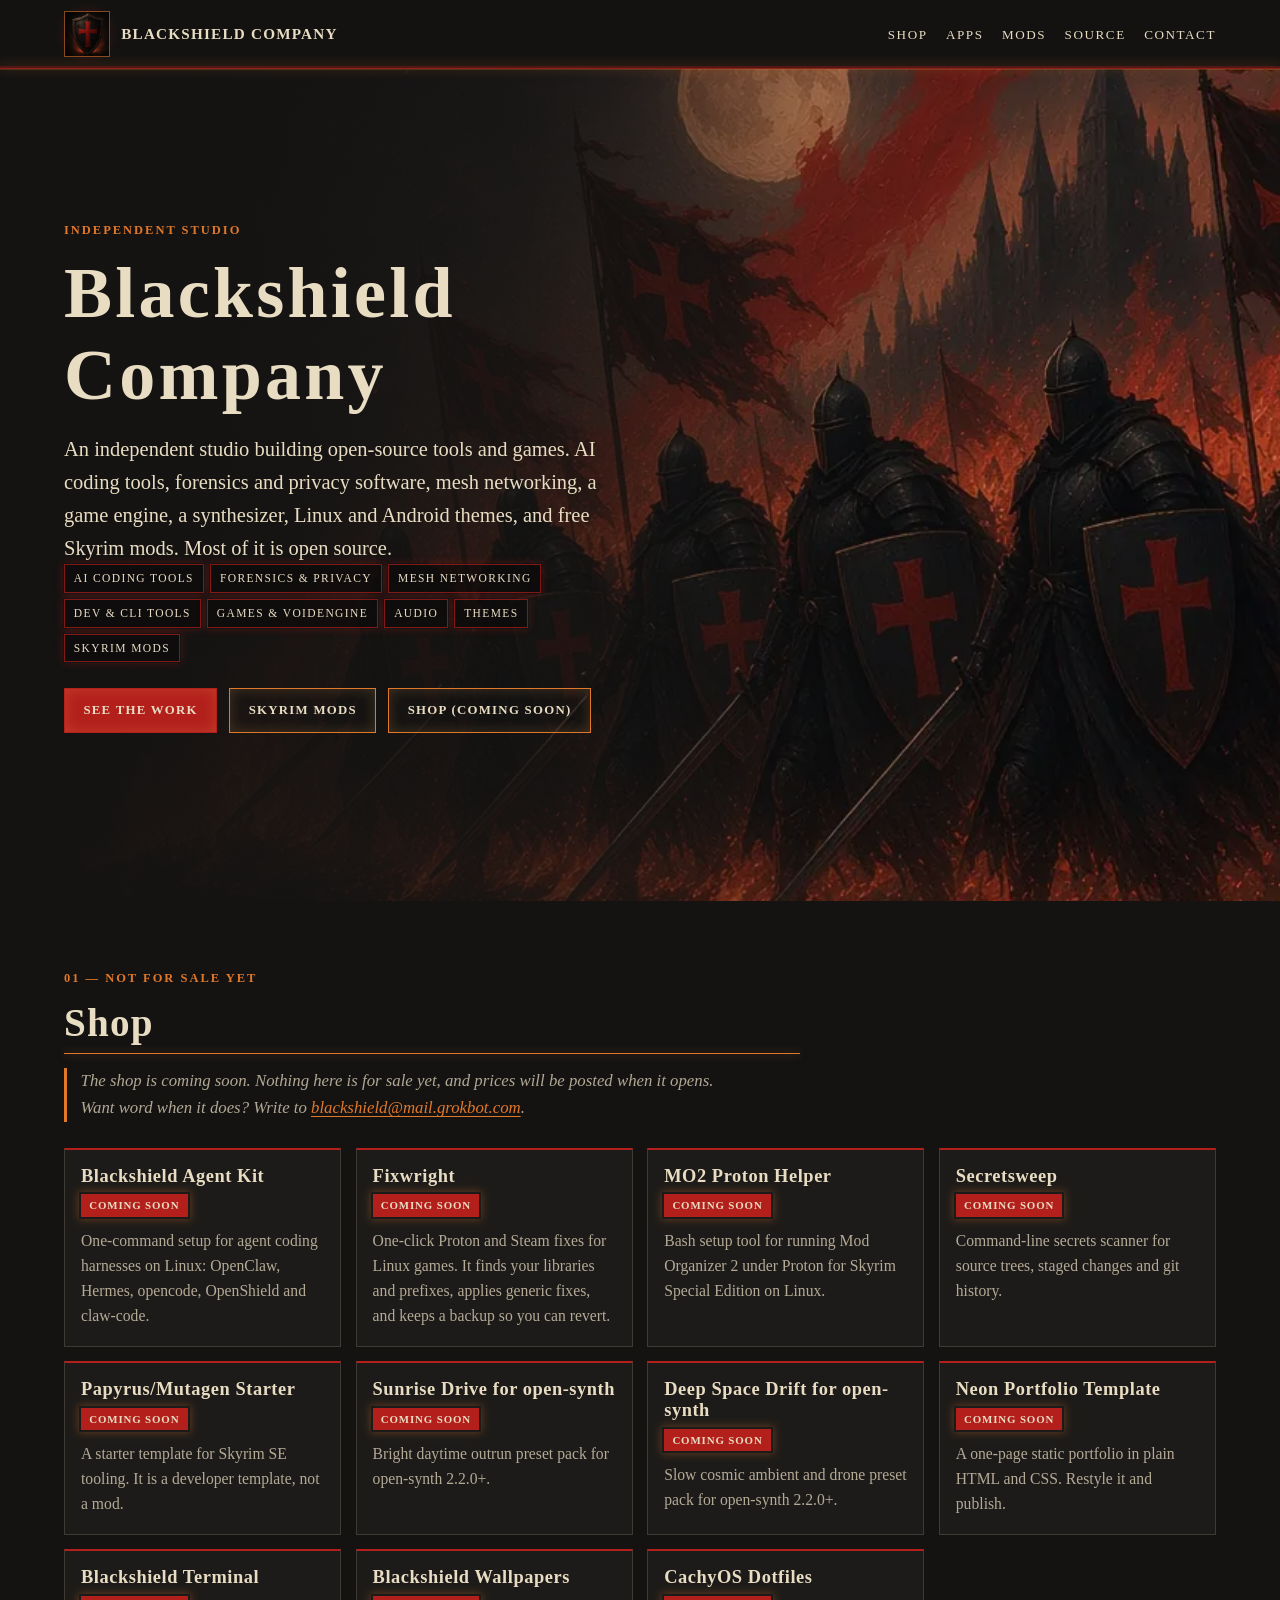
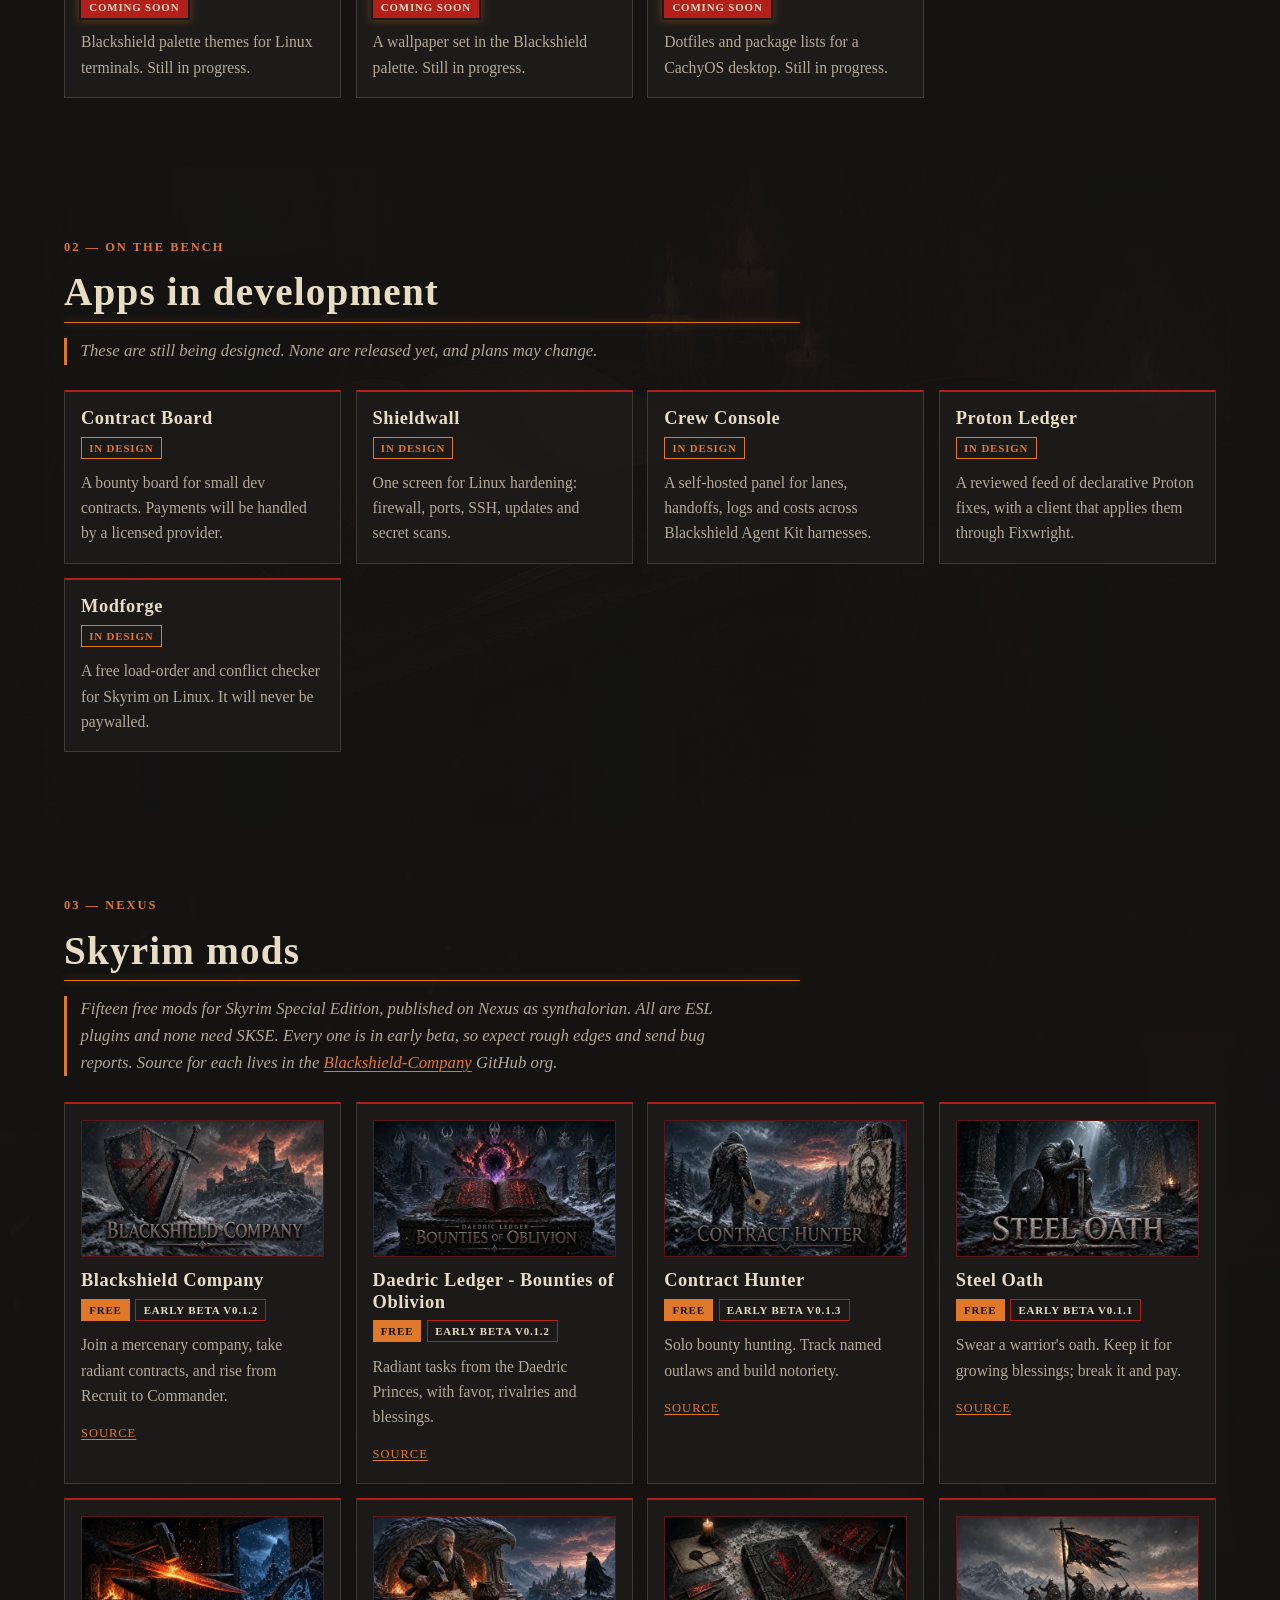
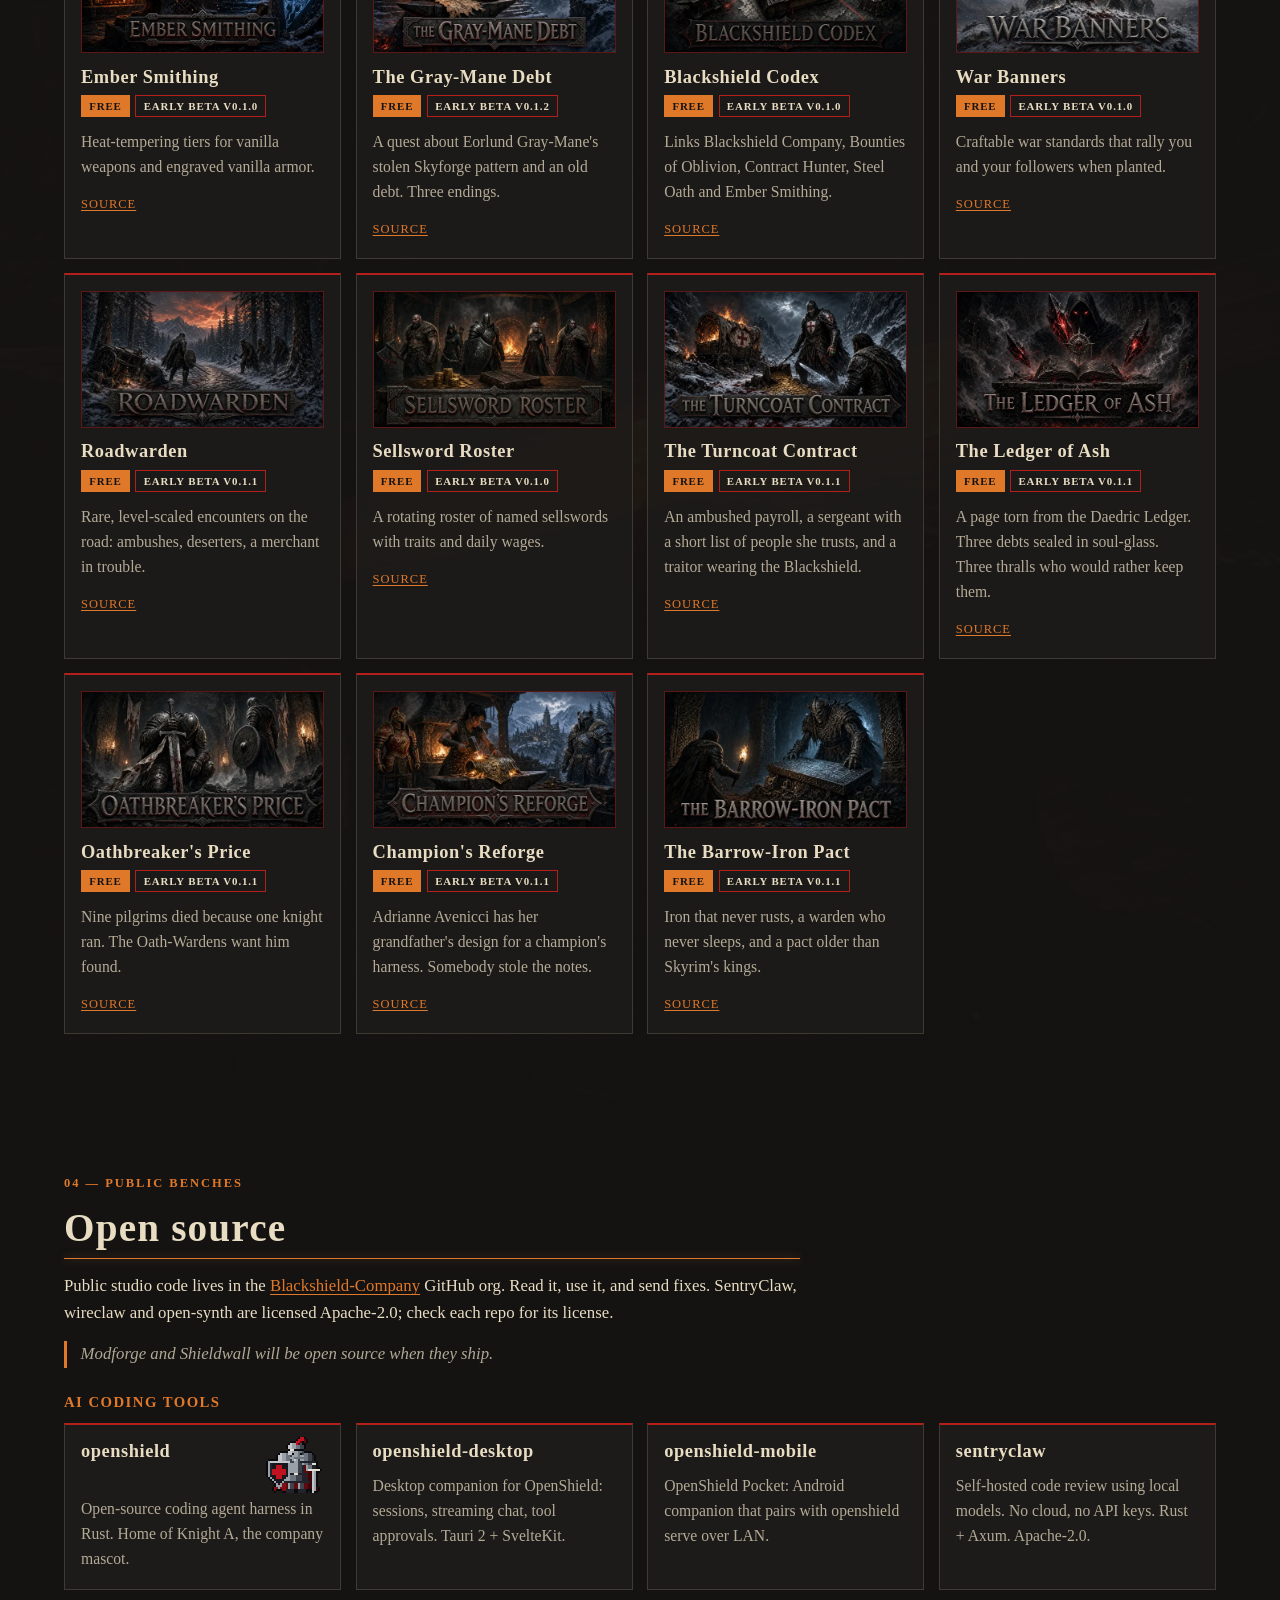
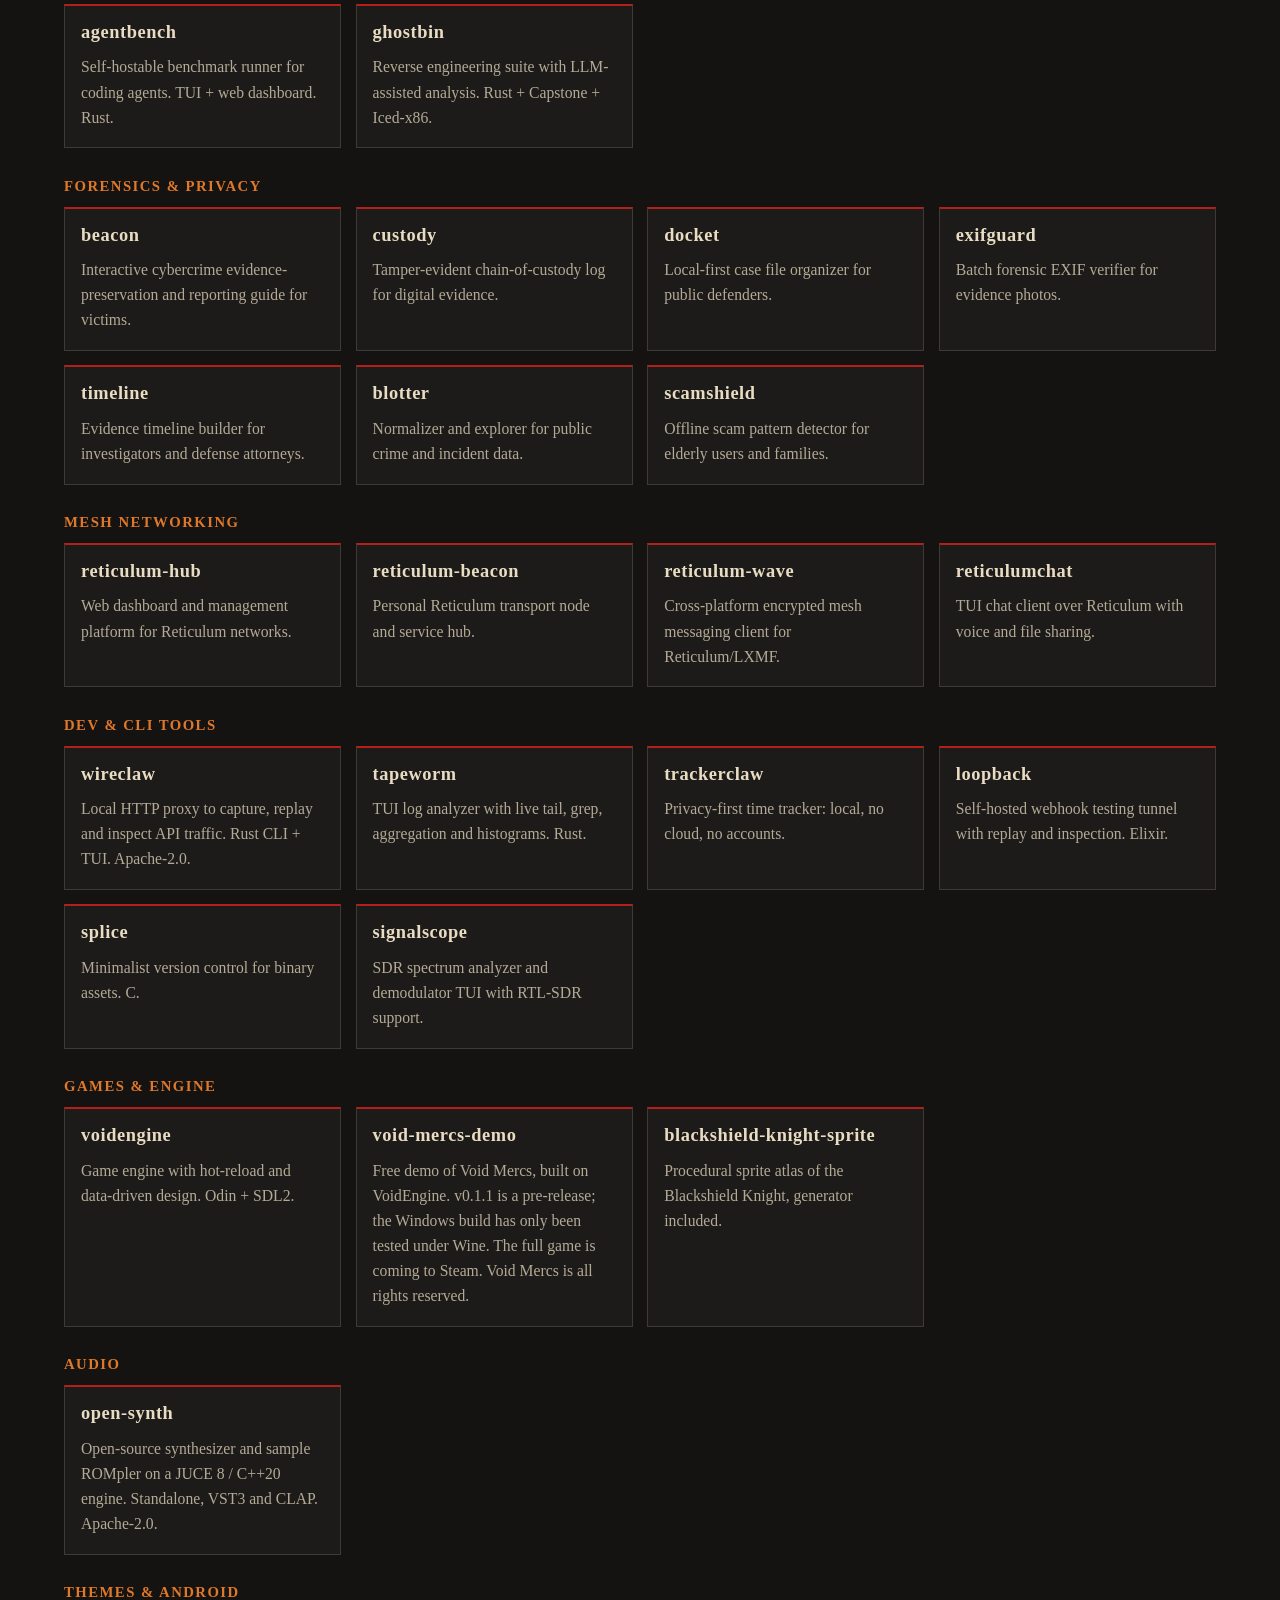
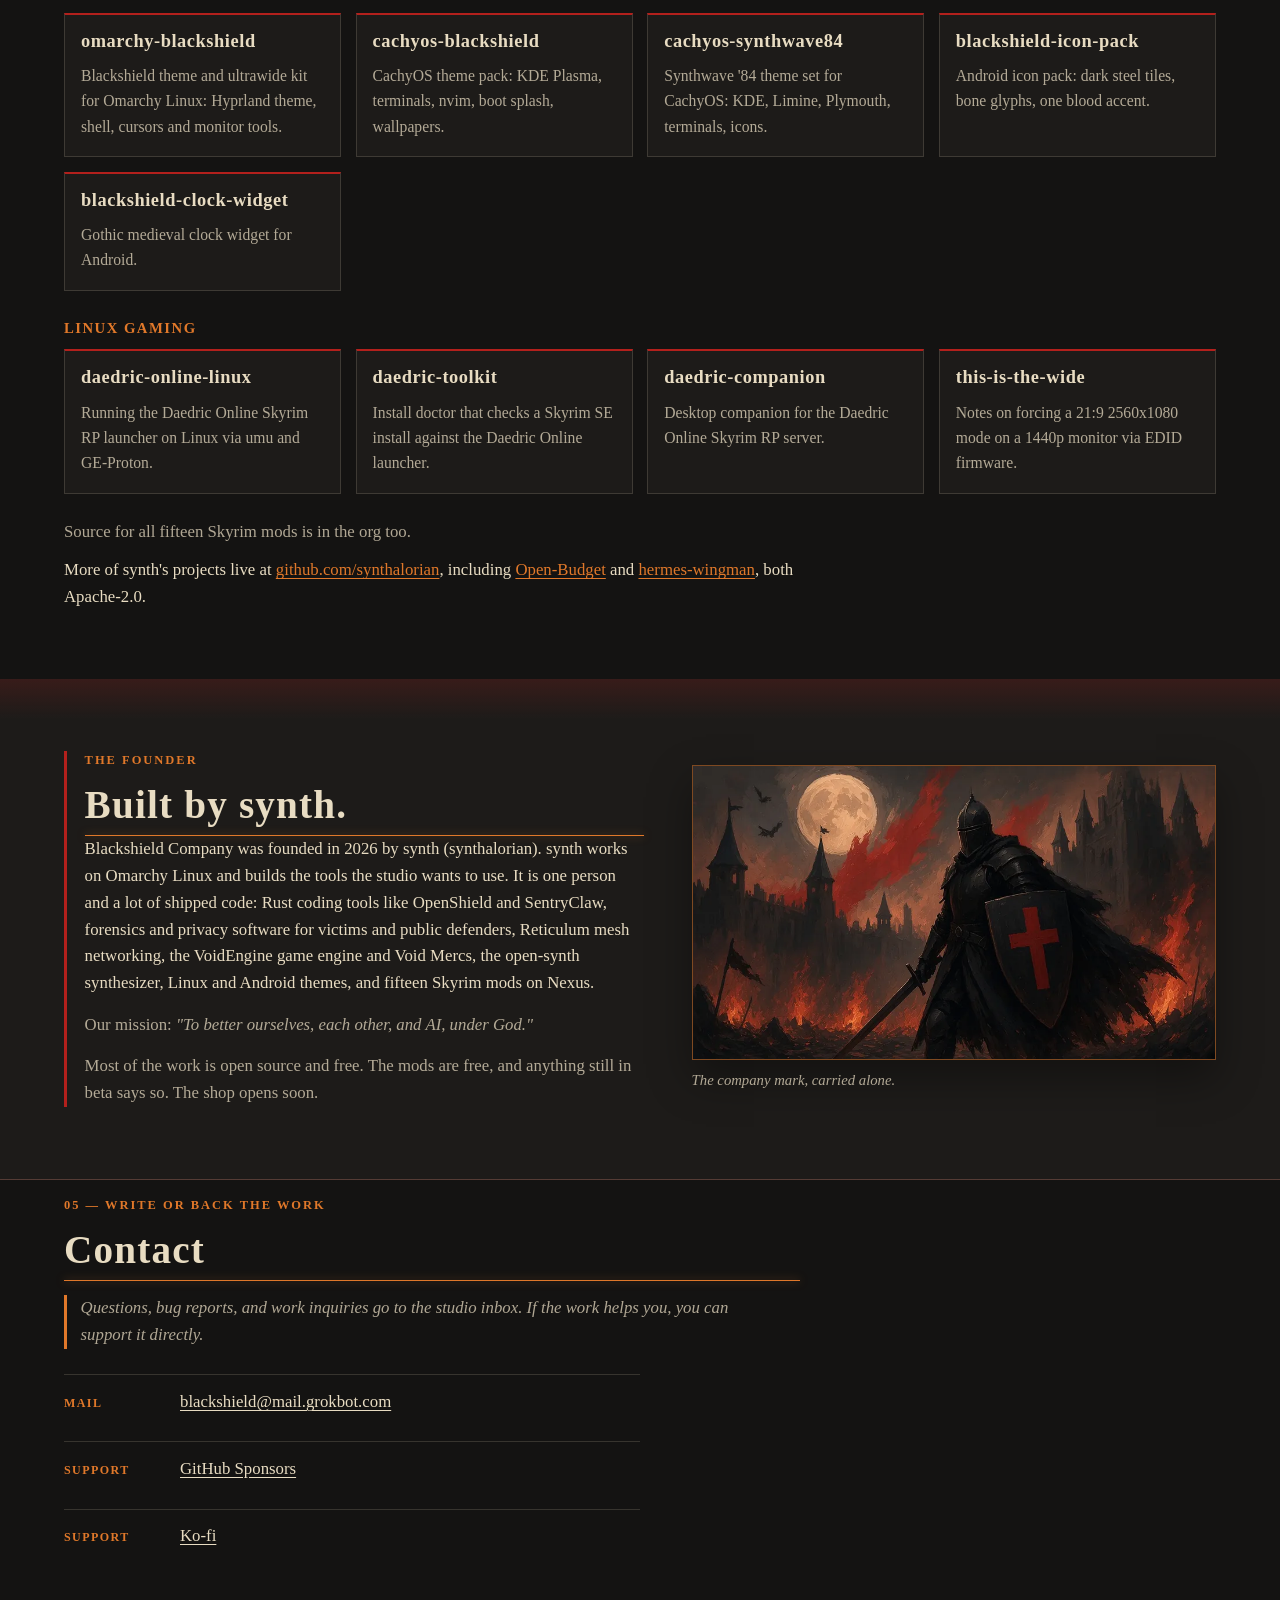
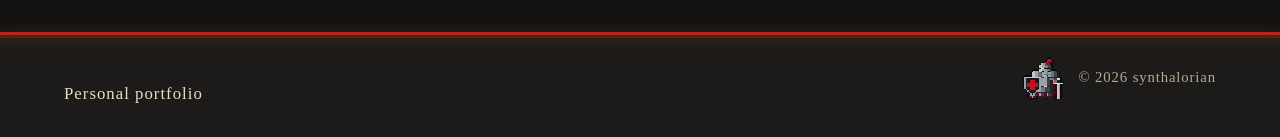
==== index.html @ ee91dc3c "Feature Knight A on the openshield card and footer Knight A is the Blackshield Company mascot. Self-" ====
<!DOCTYPE html>
<html lang="en">
<head>
  <meta charset="utf-8">
  <script>document.documentElement.classList.add('js')</script>
  <meta name="viewport" content="width=device-width, initial-scale=1">
  <meta name="color-scheme" content="dark">
  <meta name="theme-color" content="#141312">
  <title>Blackshield Company</title>
  <meta name="description" content="Blackshield Company is an independent studio run by synth. Open-source dev tools, forensics and privacy software, mesh networking, games, audio, themes and free Skyrim mods.">
  <link rel="icon" href="assets/img/favicon-32.png" type="image/png" sizes="32x32">
  <link rel="apple-touch-icon" href="assets/img/favicon-180.png" sizes="180x180">
  <link rel="stylesheet" href="style.css">
</head>
<body id="top">
  <a class="skip" href="#main">Skip to content</a>

  <!-- ===== SECTION: NAV (final copy) ===== -->
  <header class="site-nav">
    <div class="nav-inner">
      <a class="brand" href="#top">
        <span class="crest"><img src="assets/img/crest.webp" alt="Blackshield Company crest, a black shield with a red cross" width="512" height="512"></span>
        <span class="brand-name">Blackshield Company</span>
      </a>
      <nav class="nav-links" aria-label="Primary">
        <a href="#shop">Shop</a>
        <a href="#apps">Apps</a>
        <a href="#mods">Mods</a>
        <a href="#source">Source</a>
        <a href="#contact">Contact</a>
      </nav>
    </div>
  </header>
  <!-- ===== END SECTION: NAV ===== -->

  <main id="main">
    <!-- ===== SECTION: HERO (final copy) ===== -->
    <section class="hero reveal" aria-labelledby="hero-title">
      <div class="hero-ken">
        <img class="hero-bg" src="assets/img/hero-company.webp" alt="Knights in black plate with red-cross shields advance through fire toward a dark castle" width="1280" height="720">
      </div>
      <div class="hero-shade" aria-hidden="true"></div>
      <div class="embers" aria-hidden="true">
        <span aria-hidden="true" style="--x:5%;--s:3px;--t:8.5s;--delay:-0.4s;--drift:14px;--c:#e0782a"></span>
        <span aria-hidden="true" style="--x:12%;--s:2px;--t:11s;--delay:-3.2s;--drift:-18px;--c:#b3201c"></span>
        <span aria-hidden="true" style="--x:19%;--s:4px;--t:9.4s;--delay:-6.1s;--drift:10px;--c:#ff9a4a"></span>
        <span aria-hidden="true" style="--x:27%;--s:2px;--t:13s;--delay:-1.8s;--drift:-12px;--c:#e0782a"></span>
        <span aria-hidden="true" style="--x:34%;--s:5px;--t:10.2s;--delay:-8.4s;--drift:22px;--c:#c43820"></span>
        <span aria-hidden="true" style="--x:42%;--s:3px;--t:12.4s;--delay:-2.6s;--drift:-8px;--c:#e0782a"></span>
        <span aria-hidden="true" style="--x:49%;--s:2px;--t:8.8s;--delay:-5.5s;--drift:12px;--c:#b3201c"></span>
        <span aria-hidden="true" style="--x:56%;--s:4px;--t:14s;--delay:-9.2s;--drift:-20px;--c:#ffb060"></span>
        <span aria-hidden="true" style="--x:63%;--s:2px;--t:9.8s;--delay:-0.9s;--drift:18px;--c:#e0782a"></span>
        <span aria-hidden="true" style="--x:70%;--s:3px;--t:11.6s;--delay:-4.4s;--drift:-14px;--c:#b3201c"></span>
        <span aria-hidden="true" style="--x:77%;--s:5px;--t:13.2s;--delay:-7.1s;--drift:8px;--c:#d4521a"></span>
        <span aria-hidden="true" style="--x:84%;--s:2px;--t:8.2s;--delay:-2.2s;--drift:-16px;--c:#e0782a"></span>
        <span aria-hidden="true" style="--x:90%;--s:3px;--t:12s;--delay:-5.8s;--drift:20px;--c:#ff8a3d"></span>
        <span aria-hidden="true" style="--x:96%;--s:2px;--t:10.6s;--delay:-3.6s;--drift:-6px;--c:#b3201c"></span>
      </div>
      <div class="hero-copy">
        <p class="eyebrow">Independent studio</p>
        <h1 id="hero-title">Blackshield Company</h1>
        <p class="lede">An independent studio building open-source tools and games. AI coding tools, forensics and privacy software, mesh networking, a game engine, a synthesizer, Linux and Android themes, and free Skyrim mods. Most of it is open source.</p>
        <ul class="hero-tags">
          <li>AI coding tools</li><li>Forensics &amp; privacy</li><li>Mesh networking</li><li>Dev &amp; CLI tools</li><li>Games &amp; VoidEngine</li><li>Audio</li><li>Themes</li><li>Skyrim mods</li>
        </ul>
        <div class="hero-actions">
          <a class="btn" href="#source">See the work</a>
          <a class="btn btn-line" href="#mods">Skyrim mods</a>
          <a class="btn btn-line" href="#shop">Shop (coming soon)</a>
        </div>
      </div>
    </section>
    <!-- ===== END SECTION: HERO ===== -->

    <!-- ===== SECTION: SHOP (final copy) ===== -->
    <section class="section reveal" id="shop" aria-labelledby="shop-title">
      <div class="wrap">
        <div class="section-head">
          <p class="eyebrow">01 — Not for sale yet</p>
          <h2 id="shop-title">Shop</h2>
          <p class="note">The shop is coming soon. Nothing here is for sale yet, and prices will be posted when it opens. Want word when it does? Write to <a href="mailto:blackshield@mail.grokbot.com">blackshield@mail.grokbot.com</a>.</p>
        </div>
        <div class="grid">
          <article class="card reveal">
            <div class="card-top">
              <h3>Blackshield Agent Kit</h3>
              <span class="badge badge-soon">Coming soon</span>
            </div>
            <p>One-command setup for agent coding harnesses on Linux: OpenClaw, Hermes, opencode, OpenShield and claw-code.</p>
          </article>
          <article class="card reveal">
            <div class="card-top">
              <h3>Fixwright</h3>
              <span class="badge badge-soon">Coming soon</span>
            </div>
            <p>One-click Proton and Steam fixes for Linux games. It finds your libraries and prefixes, applies generic fixes, and keeps a backup so you can revert.</p>
          </article>
          <article class="card reveal">
            <div class="card-top">
              <h3>MO2 Proton Helper</h3>
              <span class="badge badge-soon">Coming soon</span>
            </div>
            <p>Bash setup tool for running Mod Organizer 2 under Proton for Skyrim Special Edition on Linux.</p>
          </article>
          <article class="card reveal">
            <div class="card-top">
              <h3>Secretsweep</h3>
              <span class="badge badge-soon">Coming soon</span>
            </div>
            <p>Command-line secrets scanner for source trees, staged changes and git history.</p>
          </article>
          <article class="card reveal">
            <div class="card-top">
              <h3>Papyrus/Mutagen Starter</h3>
              <span class="badge badge-soon">Coming soon</span>
            </div>
            <p>A starter template for Skyrim SE tooling. It is a developer template, not a mod.</p>
          </article>
          <article class="card reveal">
            <div class="card-top">
              <h3>Sunrise Drive for open-synth</h3>
              <span class="badge badge-soon">Coming soon</span>
            </div>
            <p>Bright daytime outrun preset pack for open-synth 2.2.0+.</p>
          </article>
          <article class="card reveal">
            <div class="card-top">
              <h3>Deep Space Drift for open-synth</h3>
              <span class="badge badge-soon">Coming soon</span>
            </div>
            <p>Slow cosmic ambient and drone preset pack for open-synth 2.2.0+.</p>
          </article>
          <article class="card reveal">
            <div class="card-top">
              <h3>Neon Portfolio Template</h3>
              <span class="badge badge-soon">Coming soon</span>
            </div>
            <p>A one-page static portfolio in plain HTML and CSS. Restyle it and publish.</p>
          </article>
          <article class="card reveal">
            <div class="card-top">
              <h3>Blackshield Terminal</h3>
              <span class="badge badge-soon">Coming soon</span>
            </div>
            <p>Blackshield palette themes for Linux terminals. Still in progress.</p>
          </article>
          <article class="card reveal">
            <div class="card-top">
              <h3>Blackshield Wallpapers</h3>
              <span class="badge badge-soon">Coming soon</span>
            </div>
            <p>A wallpaper set in the Blackshield palette. Still in progress.</p>
          </article>
          <article class="card reveal">
            <div class="card-top">
              <h3>CachyOS Dotfiles</h3>
              <span class="badge badge-soon">Coming soon</span>
            </div>
            <p>Dotfiles and package lists for a CachyOS desktop. Still in progress.</p>
          </article>
        </div>
      </div>
    </section>
    <!-- ===== END SECTION: SHOP ===== -->

    <!-- ===== SECTION: APPS (final copy) ===== -->
    <section class="band reveal" id="apps" aria-labelledby="apps-title">
      <img class="band-bg" src="assets/img/war-table.webp" alt="A war table with an open ledger, a dagger, candles, and a red-cross shield" width="1280" height="720" loading="lazy">
      <div class="band-shade" aria-hidden="true"></div>
      <div class="wrap">
        <div class="section-head">
          <p class="eyebrow">02 — On the bench</p>
          <h2 id="apps-title">Apps in development</h2>
          <p class="note">These are still being designed. None are released yet, and plans may change.</p>
        </div>
        <div class="grid">
          <article class="card card-solid reveal">
            <div class="card-top">
              <h3>Contract Board</h3>
              <span class="badge badge-design">In design</span>
            </div>
            <p>A bounty board for small dev contracts. Payments will be handled by a licensed provider.</p>
          </article>
          <article class="card card-solid reveal">
            <div class="card-top">
              <h3>Shieldwall</h3>
              <span class="badge badge-design">In design</span>
            </div>
            <p>One screen for Linux hardening: firewall, ports, SSH, updates and secret scans.</p>
          </article>
          <article class="card card-solid reveal">
            <div class="card-top">
              <h3>Crew Console</h3>
              <span class="badge badge-design">In design</span>
            </div>
            <p>A self-hosted panel for lanes, handoffs, logs and costs across Blackshield Agent Kit harnesses.</p>
          </article>
          <article class="card card-solid reveal">
            <div class="card-top">
              <h3>Proton Ledger</h3>
              <span class="badge badge-design">In design</span>
            </div>
            <p>A reviewed feed of declarative Proton fixes, with a client that applies them through Fixwright.</p>
          </article>
          <article class="card card-solid reveal">
            <div class="card-top">
              <h3>Modforge</h3>
              <span class="badge badge-design">In design</span>
            </div>
            <p>A free load-order and conflict checker for Skyrim on Linux. It will never be paywalled.</p>
          </article>
        </div>
      </div>
    </section>
    <!-- ===== END SECTION: APPS ===== -->

    <!-- ===== SECTION: SKYRIM MODS (final copy) ===== -->
    <section class="band band-forge reveal" id="mods" aria-labelledby="mods-title">
      <img class="band-bg" src="assets/img/forge.webp" alt="A glowing sword on an anvil before a forge, with a red-cross shield on the stone wall" width="1280" height="720" loading="lazy">
      <div class="band-shade" aria-hidden="true"></div>
      <div class="wrap">
        <div class="section-head">
          <p class="eyebrow">03 — Nexus</p>
          <h2 id="mods-title">Skyrim mods</h2>
          <p class="note">Fifteen free mods for Skyrim Special Edition, published on Nexus as synthalorian. All are ESL plugins and none need SKSE. Every one is in early beta, so expect rough edges and send bug reports. Source for each lives in the <a href="https://github.com/Blackshield-Company">Blackshield-Company</a> GitHub org.</p>
        </div>
        <div class="grid">
          <article class="card card-solid reveal">
            <figure class="mod-art"><img src="assets/img/mods/blackshield-company.webp" alt="Cover art for Blackshield Company, a Skyrim mod: join a mercenary company, radiant contracts" width="600" height="338" loading="lazy" decoding="async"></figure>
            <div class="card-top">
              <h3><a href="https://www.nexusmods.com/skyrimspecialedition/mods/194203">Blackshield Company</a></h3>
              <span class="badge-row">
                <span class="badge badge-free">Free</span>
                <span class="badge badge-beta">Early beta v0.1.2</span>
              </span>
            </div>
            <p>Join a mercenary company, take radiant contracts, and rise from Recruit to Commander.</p>
            <p><a class="card-source" href="https://github.com/Blackshield-Company/blackshield-company">Source</a></p>
          </article>
          <article class="card card-solid reveal">
            <figure class="mod-art"><img src="assets/img/mods/bounties-of-oblivion.webp" alt="Cover art for Daedric Ledger - Bounties of Oblivion, a Skyrim mod: radiant Daedric Prince tasks" width="600" height="338" loading="lazy" decoding="async"></figure>
            <div class="card-top">
              <h3><a href="https://www.nexusmods.com/skyrimspecialedition/mods/194204">Daedric Ledger - Bounties of Oblivion</a></h3>
              <span class="badge-row">
                <span class="badge badge-free">Free</span>
                <span class="badge badge-beta">Early beta v0.1.2</span>
              </span>
            </div>
            <p>Radiant tasks from the Daedric Princes, with favor, rivalries and blessings.</p>
            <p><a class="card-source" href="https://github.com/Blackshield-Company/bounties-of-oblivion">Source</a></p>
          </article>
          <article class="card card-solid reveal">
            <figure class="mod-art"><img src="assets/img/mods/contract-hunter.webp" alt="Cover art for Contract Hunter, a Skyrim mod: solo bounty hunting, named outlaws" width="600" height="338" loading="lazy" decoding="async"></figure>
            <div class="card-top">
              <h3><a href="https://www.nexusmods.com/skyrimspecialedition/mods/194206">Contract Hunter</a></h3>
              <span class="badge-row">
                <span class="badge badge-free">Free</span>
                <span class="badge badge-beta">Early beta v0.1.3</span>
              </span>
            </div>
            <p>Solo bounty hunting. Track named outlaws and build notoriety.</p>
            <p><a class="card-source" href="https://github.com/Blackshield-Company/contract-hunter">Source</a></p>
          </article>
          <article class="card card-solid reveal">
            <figure class="mod-art"><img src="assets/img/mods/steel-oath.webp" alt="Cover art for Steel Oath, a Skyrim mod: warrior's oaths and oathbreaker penalties" width="600" height="338" loading="lazy" decoding="async"></figure>
            <div class="card-top">
              <h3><a href="https://www.nexusmods.com/skyrimspecialedition/mods/194208">Steel Oath</a></h3>
              <span class="badge-row">
                <span class="badge badge-free">Free</span>
                <span class="badge badge-beta">Early beta v0.1.1</span>
              </span>
            </div>
            <p>Swear a warrior's oath. Keep it for growing blessings; break it and pay.</p>
            <p><a class="card-source" href="https://github.com/Blackshield-Company/steel-oath">Source</a></p>
          </article>
          <article class="card card-solid reveal">
            <figure class="mod-art"><img src="assets/img/mods/ember-smithing.webp" alt="Cover art for Ember Smithing, a Skyrim mod: heat-tempering tiers and engraved armor" width="600" height="338" loading="lazy" decoding="async"></figure>
            <div class="card-top">
              <h3><a href="https://www.nexusmods.com/skyrimspecialedition/mods/194210">Ember Smithing</a></h3>
              <span class="badge-row">
                <span class="badge badge-free">Free</span>
                <span class="badge badge-beta">Early beta v0.1.0</span>
              </span>
            </div>
            <p>Heat-tempering tiers for vanilla weapons and engraved vanilla armor.</p>
            <p><a class="card-source" href="https://github.com/Blackshield-Company/ember-smithing">Source</a></p>
          </article>
          <article class="card card-solid reveal">
            <figure class="mod-art"><img src="assets/img/mods/the-gray-mane-debt.webp" alt="Cover art for The Gray-Mane Debt, a Skyrim mod: Eorlund's stolen Skyforge pattern" width="600" height="338" loading="lazy" decoding="async"></figure>
            <div class="card-top">
              <h3><a href="https://www.nexusmods.com/skyrimspecialedition/mods/194214">The Gray-Mane Debt</a></h3>
              <span class="badge-row">
                <span class="badge badge-free">Free</span>
                <span class="badge badge-beta">Early beta v0.1.2</span>
              </span>
            </div>
            <p>A quest about Eorlund Gray-Mane's stolen Skyforge pattern and an old debt. Three endings.</p>
            <p><a class="card-source" href="https://github.com/Blackshield-Company/the-gray-mane-debt">Source</a></p>
          </article>
          <article class="card card-solid reveal">
            <figure class="mod-art"><img src="assets/img/mods/blackshield-codex.webp" alt="Cover art for Blackshield Codex, a Skyrim mod: an integration plugin linking the Blackshield mods" width="600" height="338" loading="lazy" decoding="async"></figure>
            <div class="card-top">
              <h3><a href="https://www.nexusmods.com/skyrimspecialedition/mods/194216">Blackshield Codex</a></h3>
              <span class="badge-row">
                <span class="badge badge-free">Free</span>
                <span class="badge badge-beta">Early beta v0.1.0</span>
              </span>
            </div>
            <p>Links Blackshield Company, Bounties of Oblivion, Contract Hunter, Steel Oath and Ember Smithing.</p>
            <p><a class="card-source" href="https://github.com/Blackshield-Company/blackshield-codex">Source</a></p>
          </article>
          <article class="card card-solid reveal">
            <figure class="mod-art"><img src="assets/img/mods/war-banners.webp" alt="Cover art for War Banners, a Skyrim mod: craftable war standards that rally followers" width="600" height="338" loading="lazy" decoding="async"></figure>
            <div class="card-top">
              <h3><a href="https://www.nexusmods.com/skyrimspecialedition/mods/194220">War Banners</a></h3>
              <span class="badge-row">
                <span class="badge badge-free">Free</span>
                <span class="badge badge-beta">Early beta v0.1.0</span>
              </span>
            </div>
            <p>Craftable war standards that rally you and your followers when planted.</p>
            <p><a class="card-source" href="https://github.com/Blackshield-Company/war-banners">Source</a></p>
          </article>
          <article class="card card-solid reveal">
            <figure class="mod-art"><img src="assets/img/mods/roadwarden.webp" alt="Cover art for Roadwarden, a Skyrim mod: rare level-scaled road encounters" width="600" height="338" loading="lazy" decoding="async"></figure>
            <div class="card-top">
              <h3><a href="https://www.nexusmods.com/skyrimspecialedition/mods/194222">Roadwarden</a></h3>
              <span class="badge-row">
                <span class="badge badge-free">Free</span>
                <span class="badge badge-beta">Early beta v0.1.1</span>
              </span>
            </div>
            <p>Rare, level-scaled encounters on the road: ambushes, deserters, a merchant in trouble.</p>
            <p><a class="card-source" href="https://github.com/Blackshield-Company/roadwarden">Source</a></p>
          </article>
          <article class="card card-solid reveal">
            <figure class="mod-art"><img src="assets/img/mods/sellsword-roster.webp" alt="Cover art for Sellsword Roster, a Skyrim mod: rotating named sellswords with traits and wages" width="600" height="338" loading="lazy" decoding="async"></figure>
            <div class="card-top">
              <h3><a href="https://www.nexusmods.com/skyrimspecialedition/mods/194224">Sellsword Roster</a></h3>
              <span class="badge-row">
                <span class="badge badge-free">Free</span>
                <span class="badge badge-beta">Early beta v0.1.0</span>
              </span>
            </div>
            <p>A rotating roster of named sellswords with traits and daily wages.</p>
            <p><a class="card-source" href="https://github.com/Blackshield-Company/sellsword-roster">Source</a></p>
          </article>
          <article class="card card-solid reveal">
            <figure class="mod-art"><img src="assets/img/mods/the-turncoat-contract.webp" alt="Cover art for The Turncoat Contract, a Skyrim mod: an ambushed payroll and a traitor wearing the Blackshield" width="600" height="338" loading="lazy" decoding="async"></figure>
            <div class="card-top">
              <h3><a href="https://www.nexusmods.com/skyrimspecialedition/mods/194333">The Turncoat Contract</a></h3>
              <span class="badge-row">
                <span class="badge badge-free">Free</span>
                <span class="badge badge-beta">Early beta v0.1.1</span>
              </span>
            </div>
            <p>An ambushed payroll, a sergeant with a short list of people she trusts, and a traitor wearing the Blackshield.</p>
            <p><a class="card-source" href="https://github.com/Blackshield-Company/the-turncoat-contract">Source</a></p>
          </article>
          <article class="card card-solid reveal">
            <figure class="mod-art"><img src="assets/img/mods/the-ledger-of-ash.webp" alt="Cover art for The Ledger of Ash, a Skyrim mod: three debts sealed in soul-glass" width="600" height="338" loading="lazy" decoding="async"></figure>
            <div class="card-top">
              <h3><a href="https://www.nexusmods.com/skyrimspecialedition/mods/194334">The Ledger of Ash</a></h3>
              <span class="badge-row">
                <span class="badge badge-free">Free</span>
                <span class="badge badge-beta">Early beta v0.1.1</span>
              </span>
            </div>
            <p>A page torn from the Daedric Ledger. Three debts sealed in soul-glass. Three thralls who would rather keep them.</p>
            <p><a class="card-source" href="https://github.com/Blackshield-Company/the-ledger-of-ash">Source</a></p>
          </article>
          <article class="card card-solid reveal">
            <figure class="mod-art"><img src="assets/img/mods/oathbreakers-price.webp" alt="Cover art for Oathbreaker's Price, a Skyrim mod: nine pilgrims died because one knight ran" width="600" height="338" loading="lazy" decoding="async"></figure>
            <div class="card-top">
              <h3><a href="https://www.nexusmods.com/skyrimspecialedition/mods/194335">Oathbreaker's Price</a></h3>
              <span class="badge-row">
                <span class="badge badge-free">Free</span>
                <span class="badge badge-beta">Early beta v0.1.1</span>
              </span>
            </div>
            <p>Nine pilgrims died because one knight ran. The Oath-Wardens want him found.</p>
            <p><a class="card-source" href="https://github.com/Blackshield-Company/oathbreakers-price">Source</a></p>
          </article>
          <article class="card card-solid reveal">
            <figure class="mod-art"><img src="assets/img/mods/champions-reforge.webp" alt="Cover art for Champion's Reforge, a Skyrim mod: a stolen design for a champion's harness" width="600" height="338" loading="lazy" decoding="async"></figure>
            <div class="card-top">
              <h3><a href="https://www.nexusmods.com/skyrimspecialedition/mods/194336">Champion's Reforge</a></h3>
              <span class="badge-row">
                <span class="badge badge-free">Free</span>
                <span class="badge badge-beta">Early beta v0.1.1</span>
              </span>
            </div>
            <p>Adrianne Avenicci has her grandfather's design for a champion's harness. Somebody stole the notes.</p>
            <p><a class="card-source" href="https://github.com/Blackshield-Company/champions-reforge">Source</a></p>
          </article>
          <article class="card card-solid reveal">
            <figure class="mod-art"><img src="assets/img/mods/barrow-iron-pact.webp" alt="Cover art for The Barrow-Iron Pact, a Skyrim mod: iron that never rusts and a pact older than Skyrim's kings" width="600" height="338" loading="lazy" decoding="async"></figure>
            <div class="card-top">
              <h3><a href="https://www.nexusmods.com/skyrimspecialedition/mods/194337">The Barrow-Iron Pact</a></h3>
              <span class="badge-row">
                <span class="badge badge-free">Free</span>
                <span class="badge badge-beta">Early beta v0.1.1</span>
              </span>
            </div>
            <p>Iron that never rusts, a warden who never sleeps, and a pact older than Skyrim's kings.</p>
            <p><a class="card-source" href="https://github.com/Blackshield-Company/barrow-iron-pact">Source</a></p>
          </article>
        </div>
      </div>
    </section>
    <!-- ===== END SECTION: SKYRIM MODS ===== -->

    <!-- ===== SECTION: OPEN SOURCE (final copy) ===== -->
    <section class="section reveal" id="source" aria-labelledby="source-title">
      <div class="wrap">
        <div class="section-head">
          <p class="eyebrow">04 — Public benches</p>
          <h2 id="source-title">Open source</h2>
          <p class="source-intro">Public studio code lives in the <a href="https://github.com/Blackshield-Company">Blackshield-Company</a> GitHub org. Read it, use it, and send fixes. SentryClaw, wireclaw and open-synth are licensed Apache-2.0; check each repo for its license.</p>
          <p class="note">Modforge and Shieldwall will be open source when they ship.</p>
        </div>
        <div class="source-group">
          <h3>AI coding tools</h3>
          <div class="grid">
            <article class="card card-openshield reveal">
              <img class="card-knight" src="assets/img/knight/knight-working.svg" alt="" width="64" height="56" loading="lazy" decoding="async">
              <h3><a href="https://github.com/Blackshield-Company/openshield">openshield</a></h3>
              <p>Open-source coding agent harness in Rust. Home of Knight A, the company mascot.</p>
            </article>
            <article class="card reveal">
              <h3><a href="https://github.com/Blackshield-Company/openshield-desktop">openshield-desktop</a></h3>
              <p>Desktop companion for OpenShield: sessions, streaming chat, tool approvals. Tauri 2 + SvelteKit.</p>
            </article>
            <article class="card reveal">
              <h3><a href="https://github.com/Blackshield-Company/openshield-mobile">openshield-mobile</a></h3>
              <p>OpenShield Pocket: Android companion that pairs with openshield serve over LAN.</p>
            </article>
            <article class="card reveal">
              <h3><a href="https://github.com/Blackshield-Company/sentryclaw">sentryclaw</a></h3>
              <p>Self-hosted code review using local models. No cloud, no API keys. Rust + Axum. Apache-2.0.</p>
            </article>
            <article class="card reveal">
              <h3><a href="https://github.com/Blackshield-Company/agentbench">agentbench</a></h3>
              <p>Self-hostable benchmark runner for coding agents. TUI + web dashboard. Rust.</p>
            </article>
            <article class="card reveal">
              <h3><a href="https://github.com/Blackshield-Company/ghostbin">ghostbin</a></h3>
              <p>Reverse engineering suite with LLM-assisted analysis. Rust + Capstone + Iced-x86.</p>
            </article>
          </div>
        </div>
        <div class="source-group">
          <h3>Forensics &amp; privacy</h3>
          <div class="grid">
            <article class="card reveal">
              <h3><a href="https://github.com/Blackshield-Company/beacon">beacon</a></h3>
              <p>Interactive cybercrime evidence-preservation and reporting guide for victims.</p>
            </article>
            <article class="card reveal">
              <h3><a href="https://github.com/Blackshield-Company/custody">custody</a></h3>
              <p>Tamper-evident chain-of-custody log for digital evidence.</p>
            </article>
            <article class="card reveal">
              <h3><a href="https://github.com/Blackshield-Company/docket">docket</a></h3>
              <p>Local-first case file organizer for public defenders.</p>
            </article>
            <article class="card reveal">
              <h3><a href="https://github.com/Blackshield-Company/exifguard">exifguard</a></h3>
              <p>Batch forensic EXIF verifier for evidence photos.</p>
            </article>
            <article class="card reveal">
              <h3><a href="https://github.com/Blackshield-Company/timeline">timeline</a></h3>
              <p>Evidence timeline builder for investigators and defense attorneys.</p>
            </article>
            <article class="card reveal">
              <h3><a href="https://github.com/Blackshield-Company/blotter">blotter</a></h3>
              <p>Normalizer and explorer for public crime and incident data.</p>
            </article>
            <article class="card reveal">
              <h3><a href="https://github.com/Blackshield-Company/scamshield">scamshield</a></h3>
              <p>Offline scam pattern detector for elderly users and families.</p>
            </article>
          </div>
        </div>
        <div class="source-group">
          <h3>Mesh networking</h3>
          <div class="grid">
            <article class="card reveal">
              <h3><a href="https://github.com/Blackshield-Company/reticulum-hub">reticulum-hub</a></h3>
              <p>Web dashboard and management platform for Reticulum networks.</p>
            </article>
            <article class="card reveal">
              <h3><a href="https://github.com/Blackshield-Company/reticulum-beacon">reticulum-beacon</a></h3>
              <p>Personal Reticulum transport node and service hub.</p>
            </article>
            <article class="card reveal">
              <h3><a href="https://github.com/Blackshield-Company/reticulum-wave">reticulum-wave</a></h3>
              <p>Cross-platform encrypted mesh messaging client for Reticulum/LXMF.</p>
            </article>
            <article class="card reveal">
              <h3><a href="https://github.com/Blackshield-Company/reticulumchat">reticulumchat</a></h3>
              <p>TUI chat client over Reticulum with voice and file sharing.</p>
            </article>
          </div>
        </div>
        <div class="source-group">
          <h3>Dev &amp; CLI tools</h3>
          <div class="grid">
            <article class="card reveal">
              <h3><a href="https://github.com/Blackshield-Company/wireclaw">wireclaw</a></h3>
              <p>Local HTTP proxy to capture, replay and inspect API traffic. Rust CLI + TUI. Apache-2.0.</p>
            </article>
            <article class="card reveal">
              <h3><a href="https://github.com/Blackshield-Company/tapeworm">tapeworm</a></h3>
              <p>TUI log analyzer with live tail, grep, aggregation and histograms. Rust.</p>
            </article>
            <article class="card reveal">
              <h3><a href="https://github.com/Blackshield-Company/trackerclaw">trackerclaw</a></h3>
              <p>Privacy-first time tracker: local, no cloud, no accounts.</p>
            </article>
            <article class="card reveal">
              <h3><a href="https://github.com/Blackshield-Company/loopback">loopback</a></h3>
              <p>Self-hosted webhook testing tunnel with replay and inspection. Elixir.</p>
            </article>
            <article class="card reveal">
              <h3><a href="https://github.com/Blackshield-Company/splice">splice</a></h3>
              <p>Minimalist version control for binary assets. C.</p>
            </article>
            <article class="card reveal">
              <h3><a href="https://github.com/Blackshield-Company/signalscope">signalscope</a></h3>
              <p>SDR spectrum analyzer and demodulator TUI with RTL-SDR support.</p>
            </article>
          </div>
        </div>
        <div class="source-group">
          <h3>Games &amp; engine</h3>
          <div class="grid">
            <article class="card reveal">
              <h3><a href="https://github.com/Blackshield-Company/voidengine">voidengine</a></h3>
              <p>Game engine with hot-reload and data-driven design. Odin + SDL2.</p>
            </article>
            <article class="card reveal">
              <h3><a href="https://github.com/Blackshield-Company/void-mercs-demo">void-mercs-demo</a></h3>
              <p>Free demo of Void Mercs, built on VoidEngine. v0.1.1 is a pre-release; the Windows build has only been tested under Wine. The full game is coming to Steam. Void Mercs is all rights reserved.</p>
            </article>
            <article class="card reveal">
              <h3><a href="https://github.com/Blackshield-Company/blackshield-knight-sprite">blackshield-knight-sprite</a></h3>
              <p>Procedural sprite atlas of the Blackshield Knight, generator included.</p>
            </article>
          </div>
        </div>
        <div class="source-group">
          <h3>Audio</h3>
          <div class="grid">
            <article class="card reveal">
              <h3><a href="https://github.com/Blackshield-Company/open-synth">open-synth</a></h3>
              <p>Open-source synthesizer and sample ROMpler on a JUCE 8 / C++20 engine. Standalone, VST3 and CLAP. Apache-2.0.</p>
            </article>
          </div>
        </div>
        <div class="source-group">
          <h3>Themes &amp; Android</h3>
          <div class="grid">
            <article class="card reveal">
              <h3><a href="https://github.com/Blackshield-Company/omarchy-blackshield">omarchy-blackshield</a></h3>
              <p>Blackshield theme and ultrawide kit for Omarchy Linux: Hyprland theme, shell, cursors and monitor tools.</p>
            </article>
            <article class="card reveal">
              <h3><a href="https://github.com/Blackshield-Company/cachyos-blackshield">cachyos-blackshield</a></h3>
              <p>CachyOS theme pack: KDE Plasma, terminals, nvim, boot splash, wallpapers.</p>
            </article>
            <article class="card reveal">
              <h3><a href="https://github.com/Blackshield-Company/cachyos-synthwave84">cachyos-synthwave84</a></h3>
              <p>Synthwave '84 theme set for CachyOS: KDE, Limine, Plymouth, terminals, icons.</p>
            </article>
            <article class="card reveal">
              <h3><a href="https://github.com/Blackshield-Company/blackshield-icon-pack">blackshield-icon-pack</a></h3>
              <p>Android icon pack: dark steel tiles, bone glyphs, one blood accent.</p>
            </article>
            <article class="card reveal">
              <h3><a href="https://github.com/Blackshield-Company/blackshield-clock-widget">blackshield-clock-widget</a></h3>
              <p>Gothic medieval clock widget for Android.</p>
            </article>
          </div>
        </div>
        <div class="source-group">
          <h3>Linux gaming</h3>
          <div class="grid">
            <article class="card reveal">
              <h3><a href="https://github.com/Blackshield-Company/daedric-online-linux">daedric-online-linux</a></h3>
              <p>Running the Daedric Online Skyrim RP launcher on Linux via umu and GE-Proton.</p>
            </article>
            <article class="card reveal">
              <h3><a href="https://github.com/Blackshield-Company/daedric-toolkit">daedric-toolkit</a></h3>
              <p>Install doctor that checks a Skyrim SE install against the Daedric Online launcher.</p>
            </article>
            <article class="card reveal">
              <h3><a href="https://github.com/Blackshield-Company/daedric-companion">daedric-companion</a></h3>
              <p>Desktop companion for the Daedric Online Skyrim RP server.</p>
            </article>
            <article class="card reveal">
              <h3><a href="https://github.com/Blackshield-Company/this-is-the-wide">this-is-the-wide</a></h3>
              <p>Notes on forcing a 21:9 2560x1080 mode on a 1440p monitor via EDID firmware.</p>
            </article>
          </div>
        </div>
        <p class="source-foot">Source for all fifteen Skyrim mods is in the org too.</p>
        <p class="source-foot">More of synth's projects live at <a href="https://github.com/synthalorian">github.com/synthalorian</a>, including <a href="https://github.com/synthalorian/Open-Budget">Open-Budget</a> and <a href="https://github.com/synthalorian/hermes-wingman">hermes-wingman</a>, both Apache-2.0.</p>
      </div>
    </section>
    <!-- ===== END SECTION: OPEN SOURCE ===== -->

    <!-- ===== SECTION: STUDIO PITCH (final copy) ===== -->
    <section class="pitch reveal" id="studio" aria-labelledby="studio-title">
      <div class="wrap pitch-grid">
        <div class="pitch-copy">
          <p class="eyebrow">The founder</p>
          <h2 id="studio-title">Built by synth.</h2>
          <p>Blackshield Company was founded in 2026 by synth (synthalorian). synth works on Omarchy Linux and builds the tools the studio wants to use. It is one person and a lot of shipped code: Rust coding tools like OpenShield and SentryClaw, forensics and privacy software for victims and public defenders, Reticulum mesh networking, the VoidEngine game engine and Void Mercs, the open-synth synthesizer, Linux and Android themes, and fifteen Skyrim mods on Nexus.</p>
          <p class="mission">Our mission: <em>"To better ourselves, each other, and AI, under God."</em></p>
          <p>Most of the work is open source and free. The mods are free, and anything still in beta says so. The shop opens soon.</p>
        </div>
        <figure class="plate">
          <img src="assets/img/knight.webp" alt="A lone knight in black plate holds a red-cross shield and a sword before a burning castle" width="900" height="506" loading="lazy">
          <figcaption>The company mark, carried alone.</figcaption>
        </figure>
      </div>
    </section>
    <!-- ===== END SECTION: STUDIO PITCH ===== -->

    <!-- ===== SECTION: CONTACT (final copy) ===== -->
    <section class="section contact reveal" id="contact" aria-labelledby="contact-title">
      <div class="wrap">
        <div class="section-head">
          <p class="eyebrow">05 — Write or back the work</p>
          <h2 id="contact-title">Contact</h2>
          <p class="note">Questions, bug reports, and work inquiries go to the studio inbox. If the work helps you, you can support it directly.</p>
        </div>
        <ul class="contact-list">
          <li>
            <span class="contact-label">Mail</span>
            <a href="mailto:blackshield@mail.grokbot.com">blackshield@mail.grokbot.com</a>
          </li>
          <li>
            <span class="contact-label">Support</span>
            <a href="https://github.com/sponsors/synthalorian">GitHub Sponsors</a>
          </li>
          <li>
            <span class="contact-label">Support</span>
            <a href="https://ko-fi.com/synthalorian">Ko-fi</a>
          </li>
        </ul>
      </div>
    </section>
    <!-- ===== END SECTION: CONTACT ===== -->
  </main>

  <!-- ===== SECTION: FOOTER (final copy) ===== -->
  <footer class="site-footer reveal">
    <div class="wrap footer-inner">
      <a href="https://synthalorian.pages.dev">Personal portfolio</a>
      <p class="footer-mascot"><img src="assets/img/knight/knight-idle.svg" alt="Knight A, the Blackshield Company mascot" width="48" height="42" loading="lazy" decoding="async"> © 2026 synthalorian</p>
    </div>
  </footer>
  <!-- ===== END SECTION: FOOTER ===== -->
  <script>
    document.documentElement.classList.add("js");
    (function () {
      var nodes = document.querySelectorAll(".reveal");
      if (!("IntersectionObserver" in window)) {
        for (var i = 0; i < nodes.length; i++) nodes[i].classList.add("is-visible");
        return;
      }
      var io = new IntersectionObserver(function (entries) {
        for (var i = 0; i < entries.length; i++) {
          if (entries[i].isIntersecting) {
            entries[i].target.classList.add("is-visible");
            io.unobserve(entries[i].target);
          }
        }
      }, { threshold: 0, rootMargin: "0px 0px -8% 0px" });
      var view = window.innerHeight || document.documentElement.clientHeight;
      for (var j = 0; j < nodes.length; j++) {
        var box = nodes[j].getBoundingClientRect();
        if (box.top < view * 0.92 && box.bottom > 0) nodes[j].classList.add("is-visible");
        io.observe(nodes[j]);
      }
    })();
  </script>
</body>
</html>
---- style.css ----
:root {
  --char: #141312;
  --char-2: #1d1b19;
  --blood: #b3201c;
  --ember: #e0782a;
  --parchment: #e8dcc2;
  --dim: rgba(232, 220, 194, 0.74);
  --line: rgba(232, 220, 194, 0.16);
  --serif: "Cinzel", "Trajan Pro", Georgia, serif;
  --sans: Georgia, "Palatino Linotype", Palatino, serif;
  --wrap: 72rem;
  --pad: clamp(1rem, 4vw, 2.5rem);
}

*,
*::before,
*::after {
  box-sizing: border-box;
}

html {
  scroll-behavior: smooth;
}

body {
  margin: 0;
  background: var(--char);
  color: var(--parchment);
  font-family: var(--sans);
  font-size: 1.05rem;
  line-height: 1.6;
  text-rendering: optimizeLegibility;
}

img {
  max-width: 100%;
  height: auto;
  display: block;
}

a {
  color: var(--ember);
  text-decoration-thickness: 1px;
  text-underline-offset: 0.18em;
}

a:hover {
  color: var(--parchment);
}

:focus-visible {
  outline: 2px solid var(--ember);
  outline-offset: 3px;
}

.skip {
  position: absolute;
  left: 1rem;
  top: -4rem;
  background: var(--blood);
  color: var(--parchment);
  padding: 0.5rem 0.8rem;
  z-index: 40;
}

.skip:focus {
  top: 0.5rem;
}

h1,
h2,
h3,
.brand-name,
.btn,
.eyebrow,
.badge,
.contact-label {
  font-family: var(--serif);
  font-weight: 600;
}

h1,
h2,
h3 {
  line-height: 1.15;
  margin: 0;
  letter-spacing: 0.03em;
}

h1 {
  font-size: clamp(1.85rem, 6.4vw, 4.5rem);
  letter-spacing: 0.045em;
}

h2 {
  font-size: clamp(1.55rem, 3.2vw, 2.45rem);
}

h3 {
  font-size: 1.15rem;
}

p {
  margin: 0;
}

.wrap {
  width: min(var(--wrap), calc(100% - 2 * var(--pad)));
  margin-inline: auto;
}

.eyebrow {
  margin: 0 0 0.7rem;
  color: var(--ember);
  font-size: 0.78rem;
  letter-spacing: 0.16em;
  text-transform: uppercase;
}

.note {
  margin-top: 0.9rem;
  max-width: 42rem;
  padding-left: 0.85rem;
  border-left: 3px solid var(--ember);
  color: var(--dim);
  font-family: Georgia, serif;
  font-style: italic;
}

.site-nav {
  position: sticky;
  top: 0;
  z-index: 30;
  background: rgba(20, 19, 18, 0.96);
  border-bottom: 1px solid rgba(179, 32, 28, 0.7);
  box-shadow: 0 1px 0 rgba(224, 120, 42, 0.25);
}

.nav-inner {
  width: min(var(--wrap), calc(100% - 2 * var(--pad)));
  margin-inline: auto;
  display: flex;
  align-items: center;
  justify-content: space-between;
  gap: 1rem;
  min-height: 4.25rem;
  padding: 0.55rem 0;
}

.brand {
  display: flex;
  align-items: center;
  gap: 0.7rem;
  color: var(--parchment);
  text-decoration: none;
  min-width: 0;
}

.brand img {
  width: 46px;
  height: 46px;
  flex: none;
  object-fit: cover;
  border: 1px solid rgba(224, 120, 42, 0.55);
}

.brand-name {
  font-size: 0.95rem;
  letter-spacing: 0.08em;
  text-transform: uppercase;
}

.nav-links {
  display: flex;
  flex-wrap: wrap;
  gap: 0.35rem 1.15rem;
}

.nav-links a {
  color: var(--parchment);
  text-decoration: none;
  font-family: var(--serif);
  font-size: 0.82rem;
  letter-spacing: 0.12em;
  text-transform: uppercase;
}

.nav-links a:hover {
  color: var(--ember);
}

.hero {
  position: relative;
  isolation: isolate;
  display: flex;
  align-items: center;
  min-height: calc(100vh - 4.25rem);
  min-height: calc(100svh - 4.25rem);
  overflow: hidden;
  background: var(--char);
}

.hero-bg,
.band-bg {
  position: absolute;
  inset: 0;
  width: 100%;
  height: 100%;
  max-width: none;
  object-fit: cover;
  z-index: 0;
}

.hero-bg {
  object-position: 78% center;
}

.hero-shade {
  position: absolute;
  inset: 0;
  z-index: 1;
  background: linear-gradient(
    to right,
    #141312 0%,
    rgba(20, 19, 18, 0.94) 22%,
    rgba(20, 19, 18, 0.78) 42%,
    rgba(20, 19, 18, 0.34) 64%,
    rgba(20, 19, 18, 0.12) 100%
  );
}

.hero-copy {
  position: relative;
  z-index: 2;
  width: min(38rem, calc(100% - 2 * var(--pad)));
  margin-left: max(var(--pad), calc((100% - var(--wrap)) / 2));
  margin-right: auto;
  padding: 3.5rem 0 4.5rem;
}

.lede {
  margin-top: 1rem;
  max-width: 34rem;
  font-size: clamp(1.05rem, 2vw, 1.28rem);
  color: var(--parchment);
}

.hero-actions {
  display: flex;
  flex-wrap: wrap;
  gap: 0.75rem;
  margin-top: 1.6rem;
}

.btn {
  display: inline-block;
  padding: 0.72rem 1.15rem;
  background: var(--blood);
  color: var(--parchment);
  border: 1px solid var(--blood);
  text-decoration: none;
  letter-spacing: 0.1em;
  text-transform: uppercase;
  font-size: 0.8rem;
}

.btn:hover {
  background: #8e1916;
  color: var(--parchment);
}

.btn-line {
  background: transparent;
  border-color: var(--ember);
  color: var(--parchment);
}

.btn-line:hover {
  background: rgba(224, 120, 42, 0.14);
  color: var(--parchment);
}

.pitch {
  padding: 4.5rem 0;
  background:
    linear-gradient(180deg, rgba(179, 32, 28, 0.18), transparent 2.5rem),
    var(--char-2);
  border-bottom: 1px solid var(--line);
}

.pitch-grid {
  display: grid;
  grid-template-columns: minmax(0, 1.05fr) minmax(0, 0.95fr);
  gap: clamp(1.25rem, 4vw, 3rem);
  align-items: center;
}

.pitch-copy {
  border-left: 3px solid var(--blood);
  padding-left: 1.1rem;
}

.pitch-copy p + p {
  margin-top: 0.9rem;
  color: var(--dim);
}

.plate {
  margin: 0;
}

.plate img {
  width: 100%;
  height: auto;
  border: 1px solid rgba(224, 120, 42, 0.5);
  box-shadow: 0 18px 40px rgba(0, 0, 0, 0.35);
}

.plate figcaption {
  margin-top: 0.55rem;
  color: var(--dim);
  font-family: Georgia, serif;
  font-style: italic;
  font-size: 0.92rem;
}

.section {
  padding: 4.25rem 0;
}

.section-head {
  margin-bottom: 1.6rem;
  max-width: 46rem;
}

.section-head h2 {
  padding-bottom: 0.55rem;
  border-bottom: 1px solid rgba(179, 32, 28, 0.65);
}

.grid {
  display: grid;
  grid-template-columns: repeat(auto-fill, minmax(min(100%, 17rem), 1fr));
  gap: 0.9rem;
}

.card {
  background: var(--char-2);
  border: 1px solid var(--line);
  border-top: 2px solid var(--blood);
  padding: 1rem 1rem 1.1rem;
  min-width: 0;
}

.card p {
  margin-top: 0.7rem;
  color: var(--dim);
  font-size: 0.98rem;
}

.card-top {
  display: flex;
  flex-wrap: wrap;
  align-items: flex-start;
  justify-content: space-between;
  gap: 0.45rem 0.75rem;
}

.card h3 {
  flex: 1 1 10rem;
}

.card h3 a {
  color: var(--parchment);
  text-decoration: none;
}

.card h3 a:hover {
  color: var(--ember);
}

.badge-row {
  display: flex;
  flex-wrap: wrap;
  gap: 0.35rem;
}

.badge {
  display: inline-block;
  padding: 0.2rem 0.45rem;
  font-size: 0.68rem;
  letter-spacing: 0.08em;
  text-transform: uppercase;
  line-height: 1.3;
  white-space: nowrap;
  border: 1px solid transparent;
}

.badge-soon {
  background: var(--blood);
  color: var(--parchment);
}

.badge-design {
  background: transparent;
  color: var(--ember);
  border-color: var(--ember);
}

.badge-free {
  background: var(--ember);
  color: #141312;
}

.badge-beta {
  background: transparent;
  color: var(--parchment);
  border-color: var(--blood);
}

.band {
  position: relative;
  isolation: isolate;
  overflow: hidden;
  padding: 4.5rem 0;
  background: var(--char);
}

.band-bg {
  object-position: center;
}

.band-shade {
  position: absolute;
  inset: 0;
  z-index: 1;
  background:
    linear-gradient(to right, rgba(20, 19, 18, 0.92), rgba(20, 19, 18, 0.84) 48%, rgba(20, 19, 18, 0.9)),
    rgba(20, 19, 18, 0.72);
}

.band .wrap {
  position: relative;
  z-index: 2;
}

.card-solid {
  background: rgba(29, 27, 25, 0.94);
}

.mod-art {
  aspect-ratio: 16 / 9;
  overflow: hidden;
  margin: 0 0 0.85rem;
  border: 1px solid rgba(179, 32, 28, 0.45);
  background: var(--char);
  position: relative;
}

.mod-art img {
  width: 100%;
  height: 100%;
  object-fit: cover;
  display: block;
  position: absolute;
  inset: 0;
  transform: scale(1);
  transition: transform 0.35s ease;
}

.card:hover .mod-art img,
.card:focus-within .mod-art img {
  transform: scale(1.06);
}

.mod-art--placeholder {
  background: var(--char) url("assets/img/crest.webp") center / contain no-repeat;
}

.mod-art--placeholder img {
  object-fit: contain;
}

.repo-groups {
  display: grid;
  grid-template-columns: repeat(2, minmax(0, 1fr));
  gap: 1.25rem;
}

.repo-group {
  background: var(--char-2);
  border: 1px solid var(--line);
  border-top: 2px solid var(--ember);
  padding: 1.1rem 1.15rem 0.4rem;
  min-width: 0;
}

.repo-group h3 {
  margin-bottom: 0.8rem;
}

.repo-group h3 a {
  color: var(--parchment);
  text-decoration: none;
  letter-spacing: 0.04em;
}

.repo-group h3 a:hover {
  color: var(--ember);
}

.repo-list {
  list-style: none;
  margin: 0;
  padding: 0;
}

.repo-list li {
  display: grid;
  gap: 0.15rem;
  padding: 0.7rem 0;
  border-top: 1px solid var(--line);
}

.repo-list a {
  font-family: var(--serif);
  color: var(--parchment);
  text-decoration: none;
  letter-spacing: 0.02em;
}

.repo-list a:hover {
  color: var(--ember);
}

.repo-list span {
  color: var(--dim);
  font-size: 0.95rem;
}

.source-intro {
  margin-top: 0.9rem;
  max-width: 46rem;
}

.source-group + .source-group {
  margin-top: 1.85rem;
}

.source-group > h3 {
  margin: 0 0 0.75rem;
  color: var(--ember);
  font-size: 0.92rem;
  letter-spacing: 0.1em;
  text-transform: uppercase;
}

a.card-source {
  font-family: var(--serif);
  font-size: 0.78rem;
  letter-spacing: 0.08em;
  text-transform: uppercase;
}

.source-foot {
  margin-top: 1.6rem;
  max-width: 46rem;
  color: var(--dim);
}

.source-foot + .source-foot {
  margin-top: 0.7rem;
  color: var(--parchment);
}

.contact {
  padding-top: 1rem;
}

.contact-list {
  list-style: none;
  margin: 0;
  padding: 0;
  display: grid;
  gap: 0.75rem;
  max-width: 36rem;
}

.contact-list li {
  display: grid;
  grid-template-columns: 6.5rem minmax(0, 1fr);
  gap: 0.75rem;
  align-items: baseline;
  padding: 0.85rem 0;
  border-top: 1px solid var(--line);
}

.contact-label {
  color: var(--ember);
  font-size: 0.75rem;
  letter-spacing: 0.12em;
  text-transform: uppercase;
}

.contact-list a {
  color: var(--parchment);
  overflow-wrap: anywhere;
}

.contact-list a:hover {
  color: var(--ember);
}

.site-footer {
  border-top: 3px solid var(--blood);
  background: var(--char-2);
  padding: 1.4rem 0 1.8rem;
}

.footer-inner {
  display: flex;
  flex-wrap: wrap;
  justify-content: space-between;
  gap: 0.6rem 1.5rem;
  align-items: baseline;
}

.footer-inner a {
  font-family: var(--serif);
  color: var(--parchment);
  letter-spacing: 0.06em;
  text-decoration: none;
}

.footer-inner a:hover {
  color: var(--ember);
}

.footer-inner p {
  margin: 0;
  color: var(--dim);
  font-family: var(--serif);
  letter-spacing: 0.06em;
  font-size: 0.92rem;
}

@media (max-width: 800px) {
  .nav-inner {
    flex-direction: column;
    align-items: flex-start;
  }

  .pitch-grid,
  .repo-groups {
    grid-template-columns: 1fr;
  }

  .hero {
    align-items: flex-end;
    min-height: 78vh;
    min-height: 78svh;
  }

  .hero-shade {
    background: linear-gradient(
      to right,
      rgba(20, 19, 18, 0.96) 0%,
      rgba(20, 19, 18, 0.9) 58%,
      rgba(20, 19, 18, 0.62) 100%
    );
  }

  .hero-copy {
    padding: 2.5rem 0 2.75rem;
  }
}

@media (max-width: 390px) {
  body {
    font-size: 1rem;
  }

  .nav-inner {
    padding: 0.7rem 0;
  }

  .brand-name {
    font-size: 0.82rem;
    letter-spacing: 0.05em;
  }

  .nav-links {
    gap: 0.45rem 0.85rem;
  }

  .nav-links a {
    font-size: 0.75rem;
    letter-spacing: 0.08em;
  }

  h1 {
    font-size: 1.85rem;
    letter-spacing: 0.03em;
  }

  .hero-copy {
    width: min(100% - 2rem, 38rem);
    margin-left: 1rem;
  }

  .card-top {
    flex-direction: column;
  }

  .contact-list li {
    grid-template-columns: 1fr;
    gap: 0.2rem;
  }

  .source-group > h3 {
    letter-spacing: 0.06em;
  }

  .card h3,
  .source-group > h3,
  .source-foot,
  .source-intro {
    overflow-wrap: anywhere;
  }

  .btn {
    width: 100%;
    text-align: center;
  }
}

@media (prefers-reduced-motion: reduce) {
  html {
    scroll-behavior: auto;
  }
}

.hero-tags{list-style:none;display:flex;flex-wrap:wrap;gap:.4rem;margin:0 0 1.4rem;padding:0;max-width:34rem}
.hero-tags li{font-size:.72rem;letter-spacing:.12em;text-transform:uppercase;color:#e8dcc4;border:1px solid rgba(179,32,28,.7);background:rgba(10,8,8,.55);padding:.25rem .55rem}

.hero-copy {
  z-index: 3;
}

.hero-ken {
  position: absolute;
  inset: -14%;
  z-index: 0;
  pointer-events: none;
  transform-origin: 68% 46%;
  animation: kenburns 30s ease-in-out infinite alternate;
}

.crest {
  position: relative;
  flex: none;
  display: block;
  width: 46px;
  height: 46px;
  isolation: isolate;
}

.crest::before {
  content: "";
  position: absolute;
  inset: -8px;
  background: radial-gradient(circle, rgba(224, 120, 42, 0.85) 0%, rgba(179, 32, 28, 0.4) 46%, transparent 72%);
  opacity: 0.28;
  animation: crest-pulse 4.8s ease-in-out infinite;
  pointer-events: none;
  z-index: 0;
}

.crest img {
  position: relative;
  z-index: 1;
}

.embers {
  position: absolute;
  inset: 0;
  z-index: 2;
  overflow: hidden;
  pointer-events: none;
}

.embers span {
  position: absolute;
  bottom: -4%;
  left: var(--x, 50%);
  width: var(--s, 3px);
  height: var(--s, 3px);
  border-radius: 50%;
  background: var(--c, var(--ember));
  box-shadow: 0 0 6px var(--c, var(--ember));
  opacity: 0;
  pointer-events: none;
  animation-name: ember-rise;
  animation-duration: var(--t, 10s);
  animation-delay: var(--delay, 0s);
  animation-timing-function: linear;
  animation-iteration-count: infinite;
}

.hero-copy .eyebrow,
.hero-copy h1,
.hero-copy .lede,
.hero-copy .hero-tags,
.hero-copy .hero-actions {
  animation: rise-in 0.9s ease both;
}

.hero-copy .eyebrow { animation-delay: 0.08s; }
.hero-copy h1 { animation-delay: 0.2s; }
.hero-copy .lede { animation-delay: 0.34s; }
.hero-copy .hero-tags { animation-delay: 0.48s; }
.hero-copy .hero-actions { animation-delay: 0.62s; }

.site-nav {
  isolation: isolate;
}

.site-nav::after {
  content: "";
  position: absolute;
  left: 0;
  right: 0;
  bottom: 0;
  height: 2px;
  background: var(--blood);
  box-shadow: 0 0 12px 1px rgba(224, 120, 42, 0.75);
  opacity: 0.4;
  animation: accent-flicker 3.4s ease-in-out infinite;
  pointer-events: none;
}

.site-footer {
  position: relative;
  isolation: isolate;
}

.site-footer::before {
  content: "";
  position: absolute;
  left: 0;
  right: 0;
  top: 0;
  height: 3px;
  background: var(--blood);
  box-shadow: 0 0 14px 1px rgba(224, 120, 42, 0.7);
  opacity: 0.4;
  animation: accent-flicker 3.8s ease-in-out infinite;
  pointer-events: none;
}

.hero-tags li {
  position: relative;
  isolation: isolate;
}

.hero-tags li::after {
  content: "";
  position: absolute;
  inset: -2px;
  box-shadow: 0 0 8px rgba(179, 32, 28, 0.85);
  opacity: 0.35;
  animation: accent-flicker 2.8s ease-in-out infinite;
  pointer-events: none;
  z-index: -1;
}

.hero-tags li:nth-child(odd)::after { animation-delay: 0.45s; }
.hero-tags li:nth-child(3n)::after { animation-delay: 1.15s; }

.badge-soon {
  position: relative;
  isolation: isolate;
}

.badge-soon::after {
  content: "";
  position: absolute;
  inset: -3px;
  box-shadow: 0 0 8px 1px rgba(224, 120, 42, 0.8);
  opacity: 0.4;
  animation: accent-flicker 2.7s ease-in-out infinite;
  pointer-events: none;
  z-index: -1;
}

.nav-links a {
  position: relative;
}

.nav-links a::after {
  content: "";
  position: absolute;
  left: 0;
  bottom: -0.2em;
  width: 100%;
  height: 1px;
  background: var(--ember);
  transform: scaleX(0);
  transform-origin: left center;
  transition: transform 0.32s ease;
  pointer-events: none;
}

.nav-links a:hover::after,
.nav-links a:focus-visible::after {
  transform: scaleX(1);
}

.btn {
  position: relative;
  overflow: hidden;
  isolation: isolate;
  z-index: 0;
}

.btn::before {
  content: "";
  position: absolute;
  inset: 0;
  background: linear-gradient(105deg, transparent 32%, rgba(255, 236, 210, 0.55) 50%, transparent 68%);
  transform: translateX(-120%);
  transition: transform 0.6s ease;
  pointer-events: none;
  mix-blend-mode: screen;
}

.btn:hover::before,
.btn:focus-visible::before {
  transform: translateX(120%);
}

.btn::after {
  content: "";
  position: absolute;
  inset: 0;
  box-shadow: inset 0 0 14px rgba(255, 186, 96, 0.7);
  opacity: 0.28;
  animation: accent-flicker 3s ease-in-out infinite;
  pointer-events: none;
}

.btn:focus-visible {
  overflow: visible;
}

.section-head h2,
.pitch-copy h2 {
  position: relative;
  border-bottom: none;
}

.pitch-copy h2 {
  padding-bottom: 0.55rem;
}

.section-head h2::after,
.pitch-copy h2::after {
  content: "";
  position: absolute;
  left: 0;
  bottom: 0;
  width: 100%;
  height: 1px;
  background: var(--ember);
  box-shadow: 0 0 8px rgba(224, 120, 42, 0.65);
  transform: scaleX(1);
  transform-origin: left center;
  pointer-events: none;
}

html.js .section-head h2::after,
html.js .pitch-copy h2::after {
  transform: scaleX(0);
  transition: transform 0.85s ease;
}

html.js .reveal.is-visible .section-head h2::after,
html.js .reveal.is-visible .pitch-copy h2::after {
  transform: scaleX(1);
}

.card {
  position: relative;
  z-index: 0;
}

.card::after {
  content: "";
  position: absolute;
  inset: 0;
  pointer-events: none;
  opacity: 0;
  box-shadow:
    inset 0 0 0 1px rgba(179, 32, 28, 0.9),
    0 0 18px rgba(224, 120, 42, 0.42),
    0 0 4px rgba(179, 32, 28, 0.55);
  transition: opacity 0.35s ease;
}

.card:hover,
.card:focus-within {
  transform: translateY(-0.35rem);
  z-index: 1;
}

.card:hover::after,
.card:focus-within::after {
  opacity: 1;
}

.grid > .card:nth-child(6n + 1) { --reveal-delay: 0.02s; }
.grid > .card:nth-child(6n + 2) { --reveal-delay: 0.08s; }
.grid > .card:nth-child(6n + 3) { --reveal-delay: 0.14s; }
.grid > .card:nth-child(6n + 4) { --reveal-delay: 0.2s; }
.grid > .card:nth-child(6n + 5) { --reveal-delay: 0.26s; }
.grid > .card:nth-child(6n + 6) { --reveal-delay: 0.32s; }

html.js .reveal:not(.hero) {
  opacity: 0;
  transform: translateY(1.15rem);
  transition: opacity 0.7s ease, transform 0.7s ease;
  transition-delay: var(--reveal-delay, 0s);
}

html.js .reveal:not(.hero).is-visible {
  opacity: 1;
  transform: translateY(0);
}

html.js .card.reveal.is-visible:hover,
html.js .card.reveal.is-visible:focus-within {
  transform: translateY(-0.35rem);
  transition-delay: 0s;
}

@keyframes kenburns {
  from { transform: scale(1) translate3d(0, 0, 0); }
  to { transform: scale(1.12) translate3d(-3.5%, -2%, 0); }
}

@keyframes ember-rise {
  0% {
    opacity: 0;
    transform: translate3d(0, 8%, 0) scale(0.7);
  }
  14% {
    opacity: 0.6;
  }
  68% {
    opacity: 0.35;
  }
  100% {
    opacity: 0;
    transform: translate3d(var(--drift, 0px), -108vh, 0) scale(0.4);
  }
}

@keyframes rise-in {
  from {
    opacity: 0;
    transform: translateY(1.05rem);
  }
  to {
    opacity: 1;
    transform: translateY(0);
  }
}

@keyframes accent-flicker {
  0%, 100% { opacity: 0.28; }
  16% { opacity: 0.62; }
  28% { opacity: 0.22; }
  46% { opacity: 0.5; }
  63% { opacity: 0.26; }
  82% { opacity: 0.58; }
}

@keyframes crest-pulse {
  0%, 100% { opacity: 0.22; }
  50% { opacity: 0.62; }
}

@media (max-width: 800px) {
  .embers span:nth-child(n + 8) {
    display: none;
  }
}

@media (prefers-reduced-motion: reduce) {
  html {
    scroll-behavior: auto;
  }

  *,
  *::before,
  *::after {
    animation: none !important;
    transition: none !important;
  }

  .embers {
    display: none !important;
  }

  html.js .reveal,
  html.js .reveal:not(.hero),
  html.js .reveal:not(.hero).is-visible,
  html.js .card.reveal.is-visible:hover,
  html.js .card.reveal.is-visible:focus-within,
  .card:hover,
  .card:focus-within,
  .card:hover .mod-art img,
  .card:focus-within .mod-art img,
  .hero-copy .eyebrow,
  .hero-copy h1,
  .hero-copy .lede,
  .hero-copy .hero-tags,
  .hero-copy .hero-actions {
    opacity: 1 !important;
    transform: none !important;
  }

  html.js .section-head h2::after,
  html.js .pitch-copy h2::after,
  html.js .reveal.is-visible .section-head h2::after,
  html.js .reveal.is-visible .pitch-copy h2::after {
    transform: scaleX(1) !important;
  }

  .hero-ken {
    inset: 0;
    transform: none !important;
  }

  .btn::before,
  .btn:hover::before,
  .btn:focus-visible::before {
    transform: translateX(-120%) !important;
  }
}

/* Knight A, the company mascot. Animated SVGs hold their first frame under reduced motion. */
.card-openshield { position: relative; }
.card-knight { position: absolute; top: 12px; right: 12px; width: 64px; height: 56px; image-rendering: pixelated; }
.card-openshield h3 { padding-right: 72px; min-height: 44px; }
.footer-mascot { display: flex; align-items: center; gap: .6rem; }
.footer-mascot img { width: 48px; height: 42px; image-rendering: pixelated; }
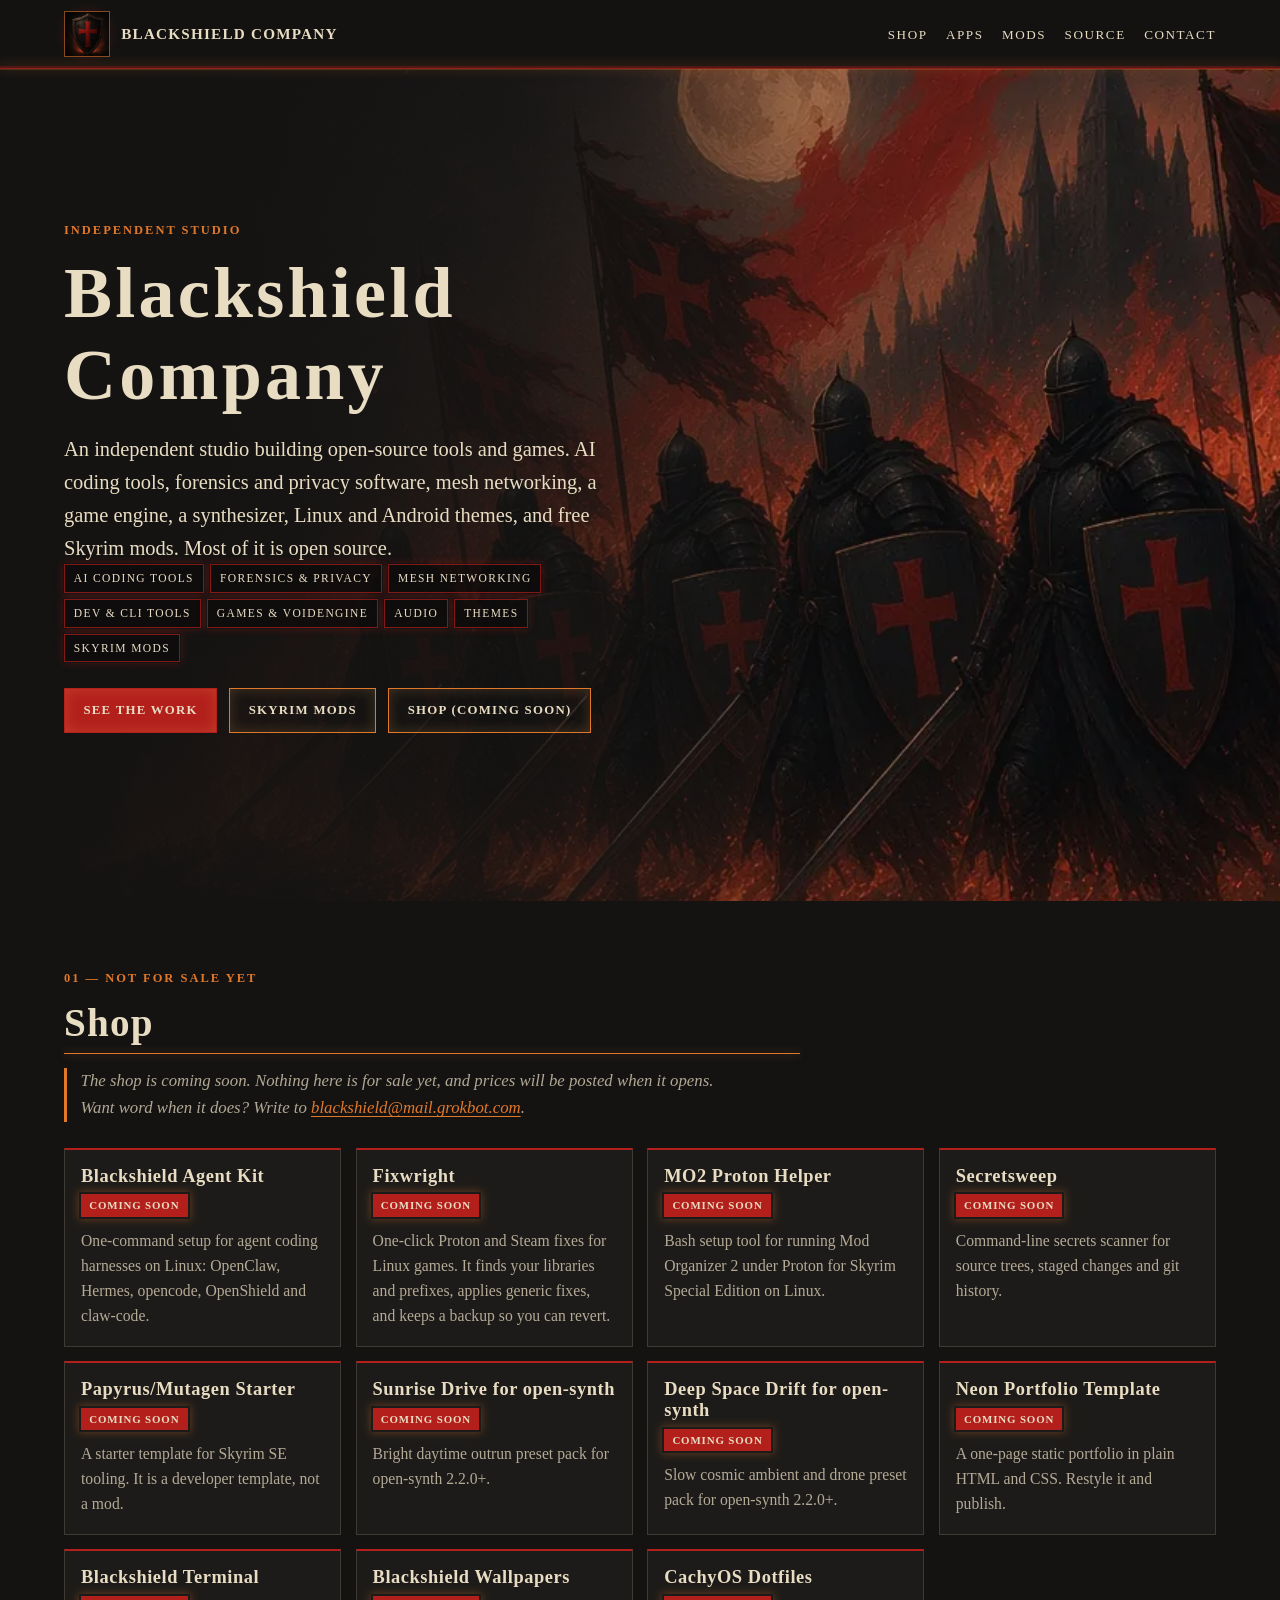
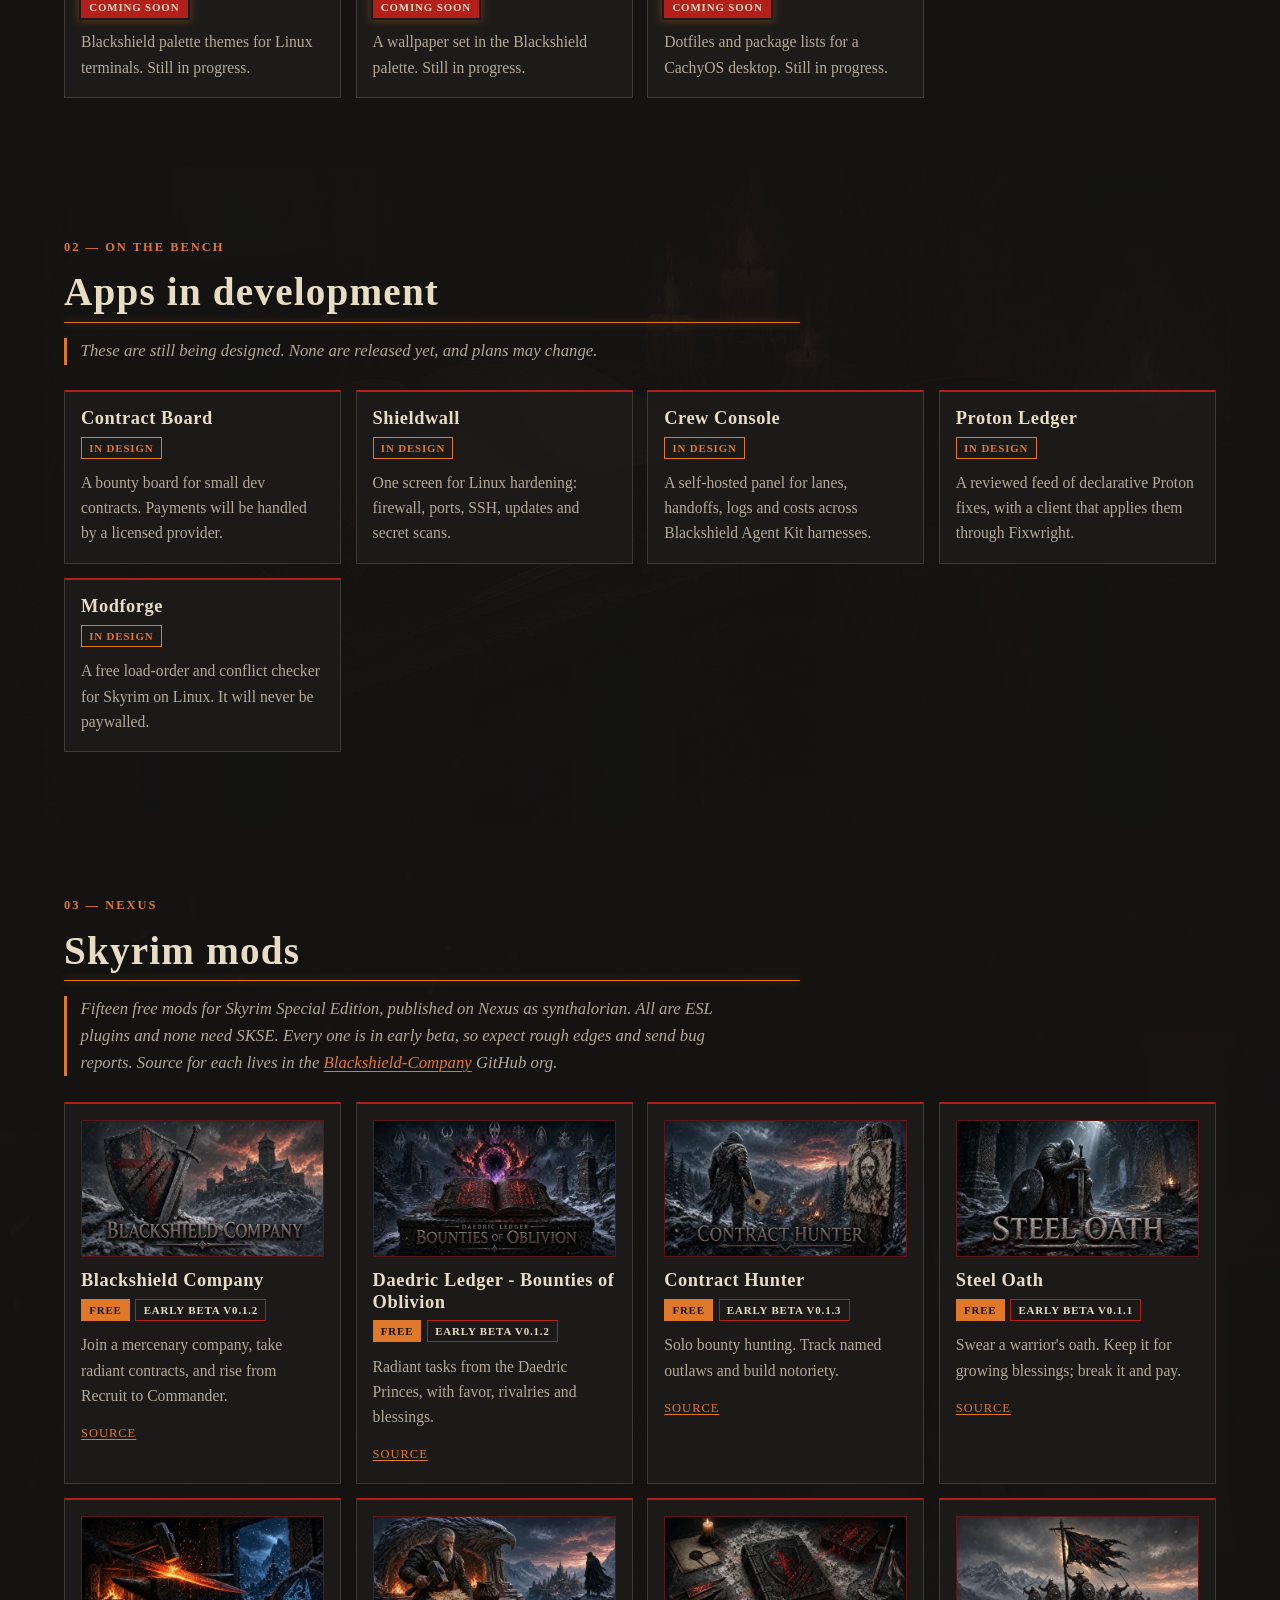
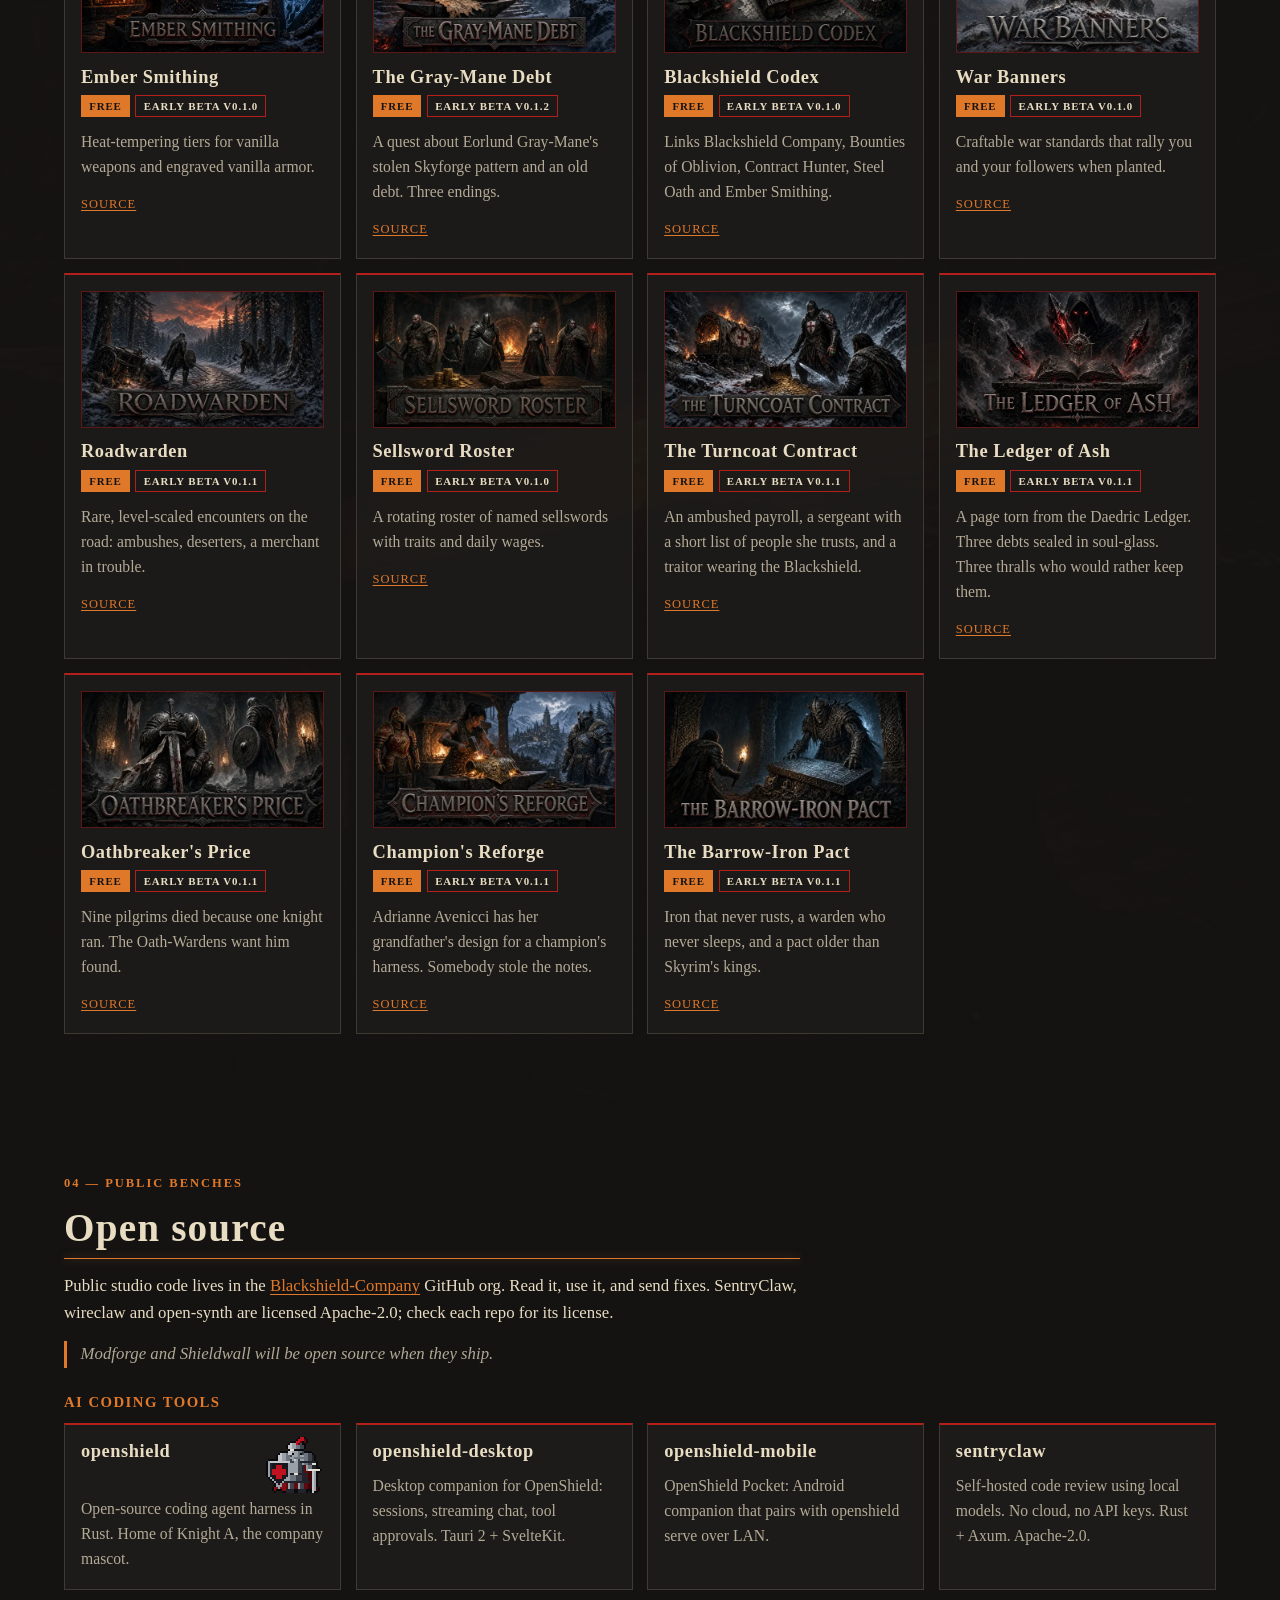
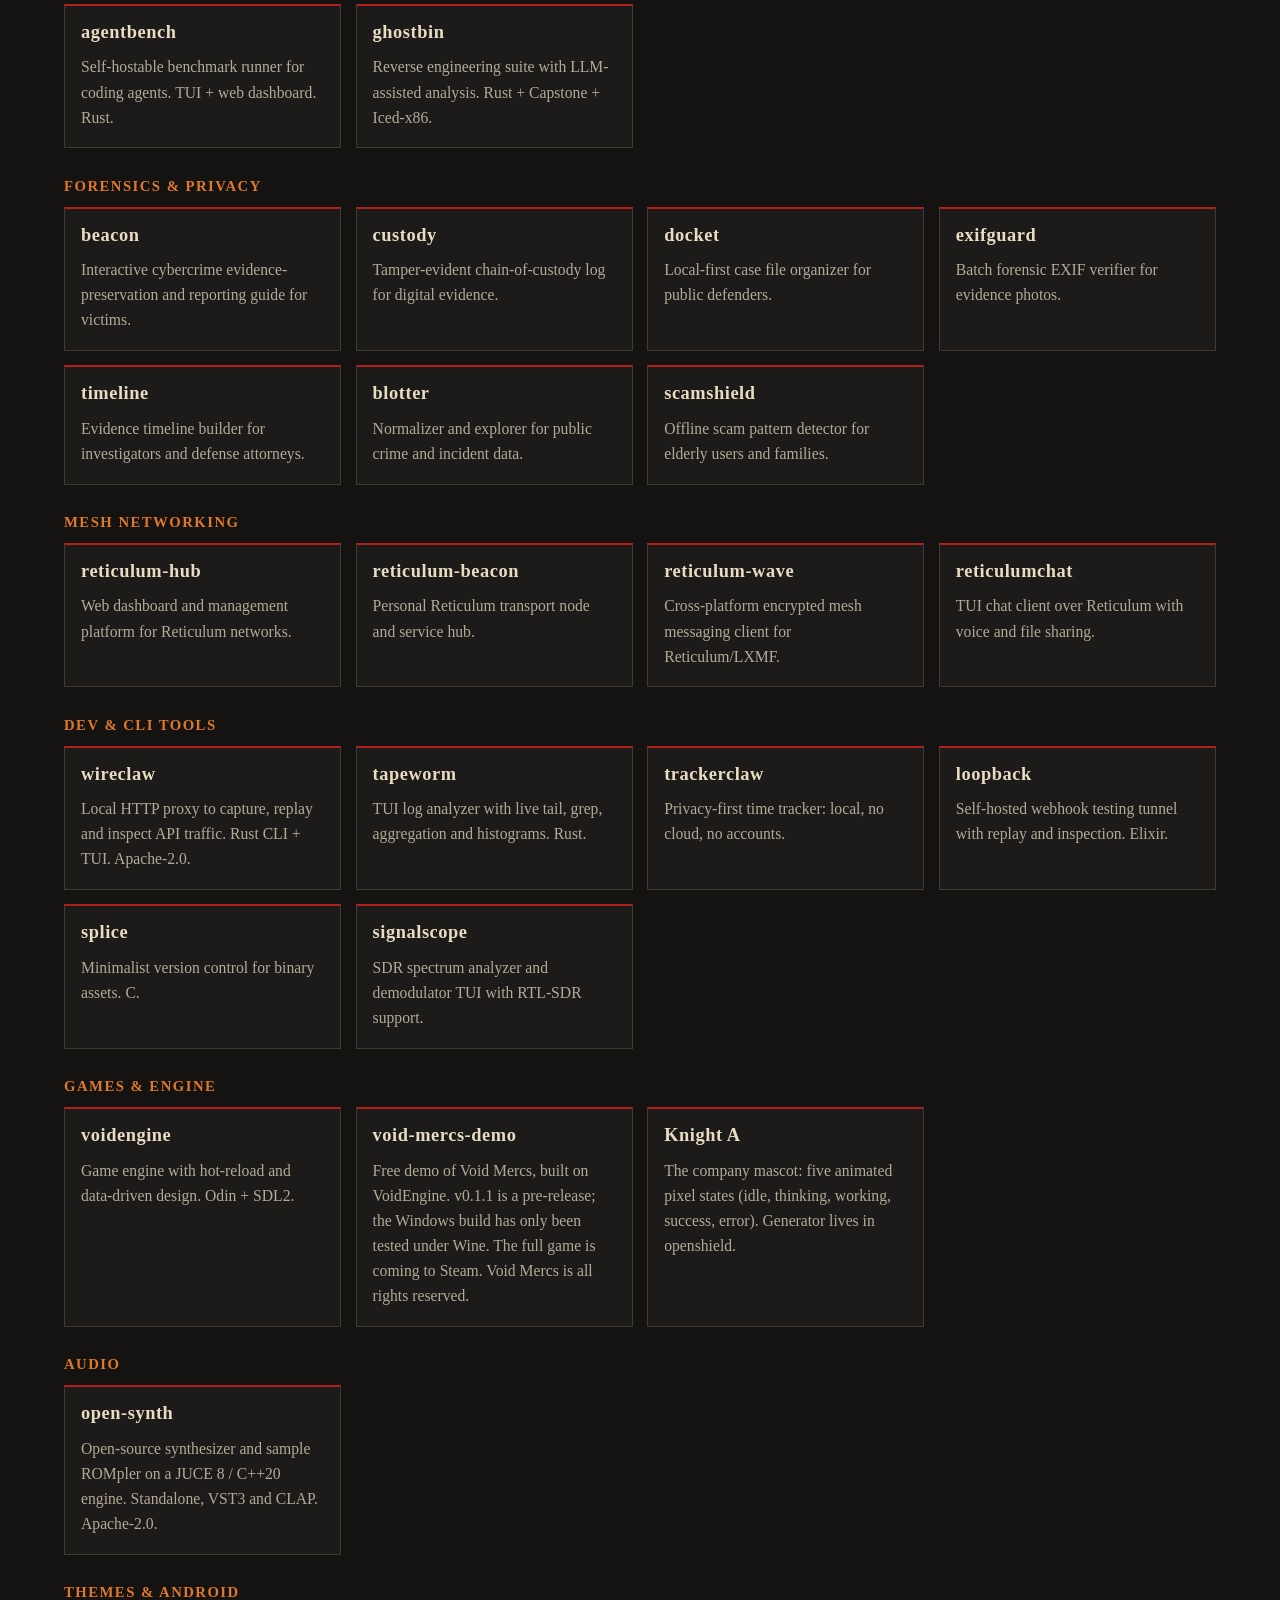
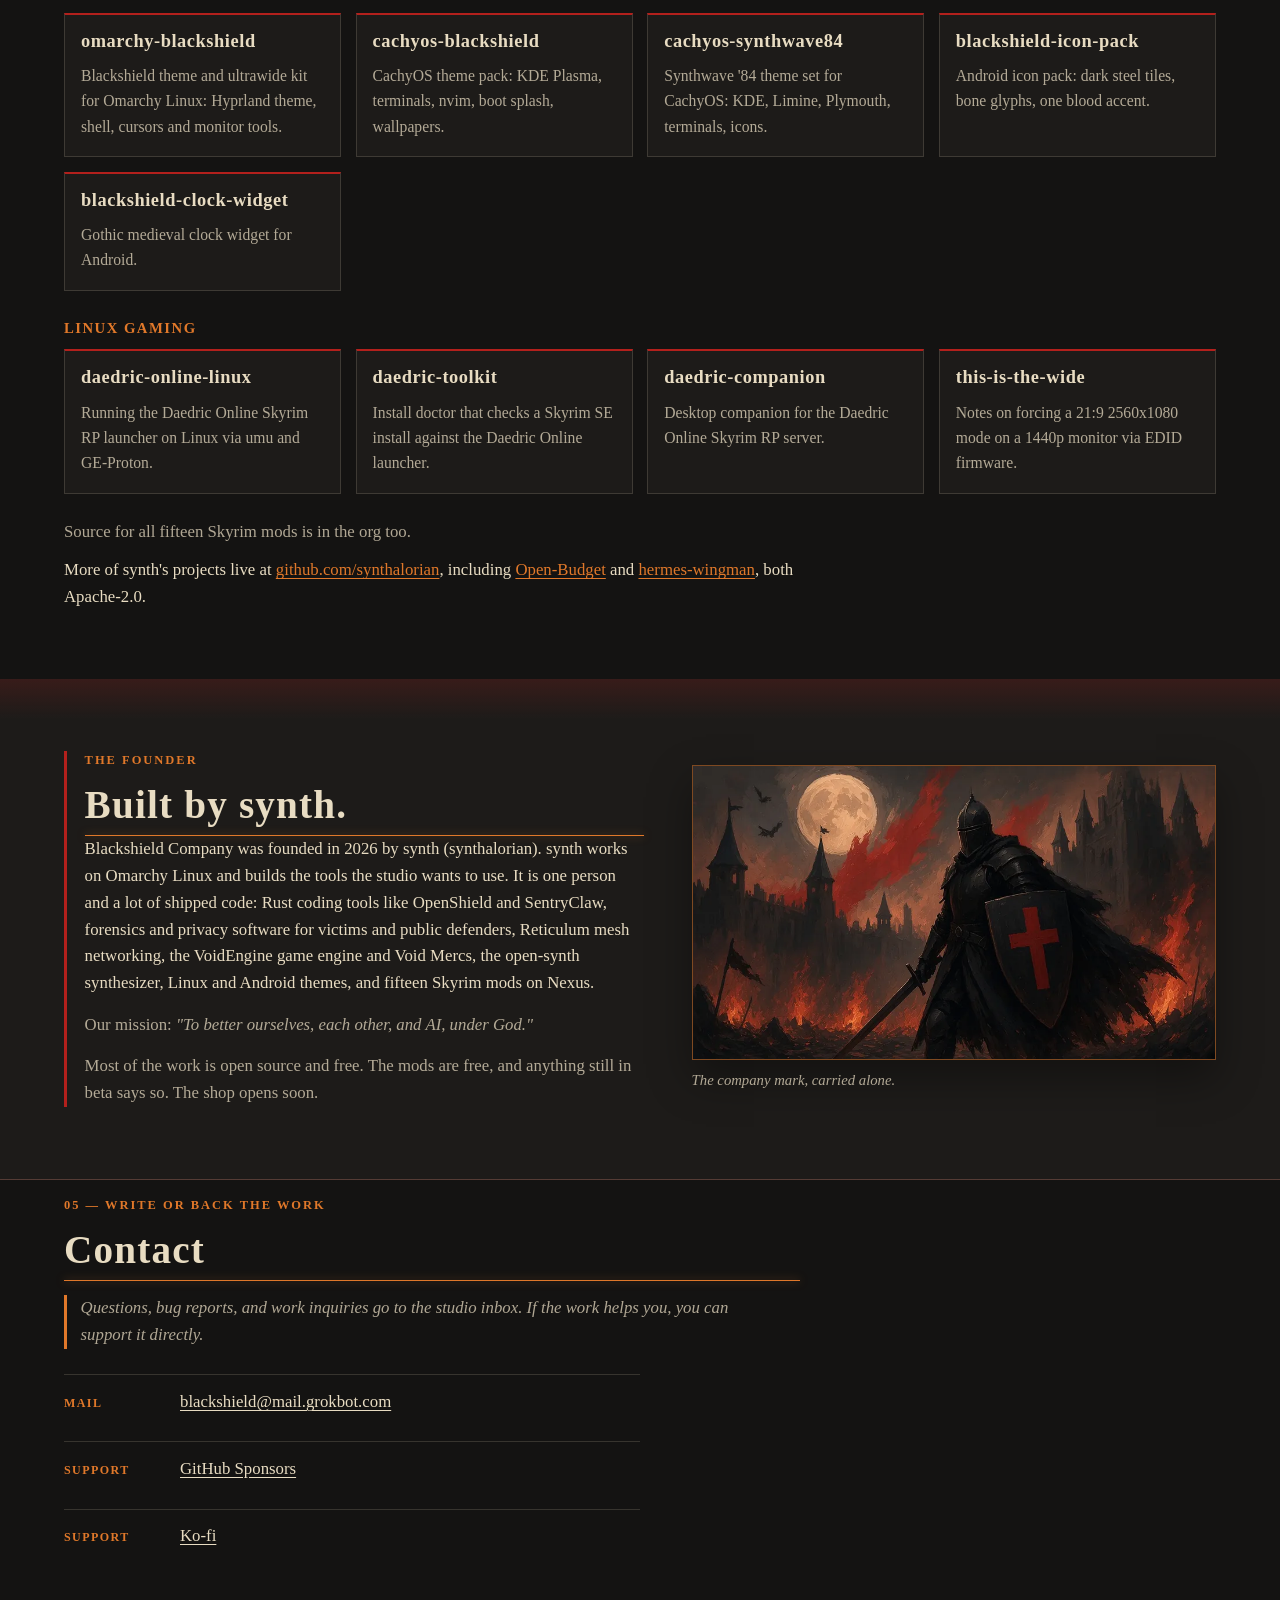
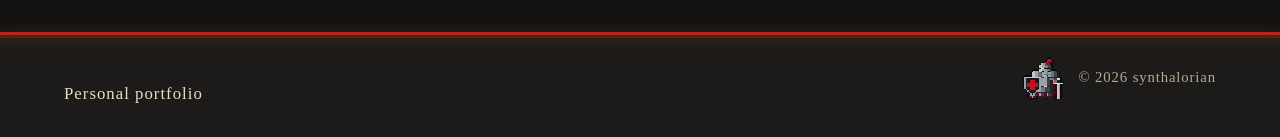
==== commit ae8a493e: "Clear the fixed header and promote Knight A Add scroll-margin-top so section labels are not hidden u" ====
--- a/index.html
+++ b/index.html
@@ -544,8 +544,8 @@
               <p>Free demo of Void Mercs, built on VoidEngine. v0.1.1 is a pre-release; the Windows build has only been tested under Wine. The full game is coming to Steam. Void Mercs is all rights reserved.</p>
             </article>
             <article class="card reveal">
-              <h3><a href="https://github.com/Blackshield-Company/blackshield-knight-sprite">blackshield-knight-sprite</a></h3>
-              <p>Procedural sprite atlas of the Blackshield Knight, generator included.</p>
+              <h3><a href="https://github.com/Blackshield-Company/openshield/blob/main/scripts/knight-sprite.py">Knight A</a></h3>
+              <p>The company mascot: five animated pixel states (idle, thinking, working, success, error). Generator lives in openshield.</p>
             </article>
           </div>
         </div>
--- a/style.css
+++ b/style.css
@@ -1155,3 +1155,6 @@
 .card-openshield h3 { padding-right: 72px; min-height: 44px; }
 .footer-mascot { display: flex; align-items: center; gap: .6rem; }
 .footer-mascot img { width: 48px; height: 42px; image-rendering: pixelated; }
+
+/* Keep section labels clear of the fixed header when jumping from the nav. */
+section[id] { scroll-margin-top: 88px; }
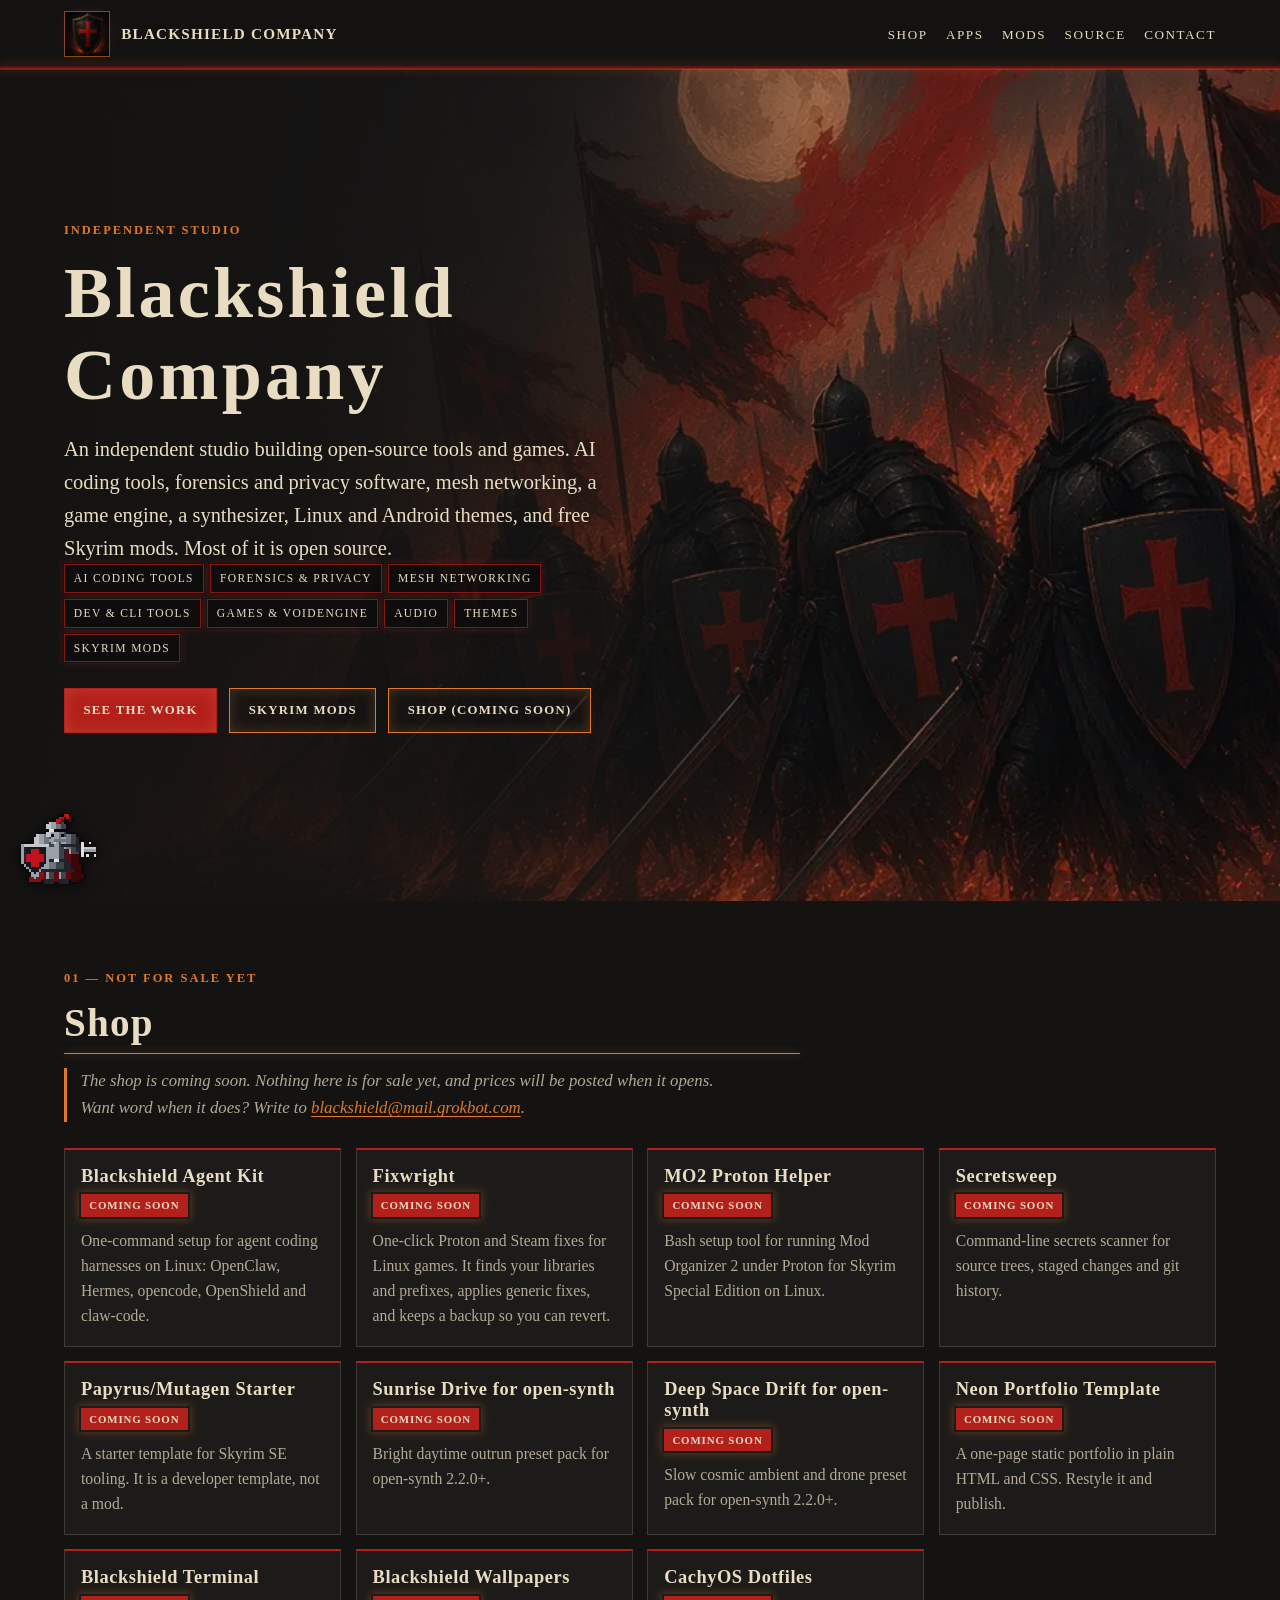
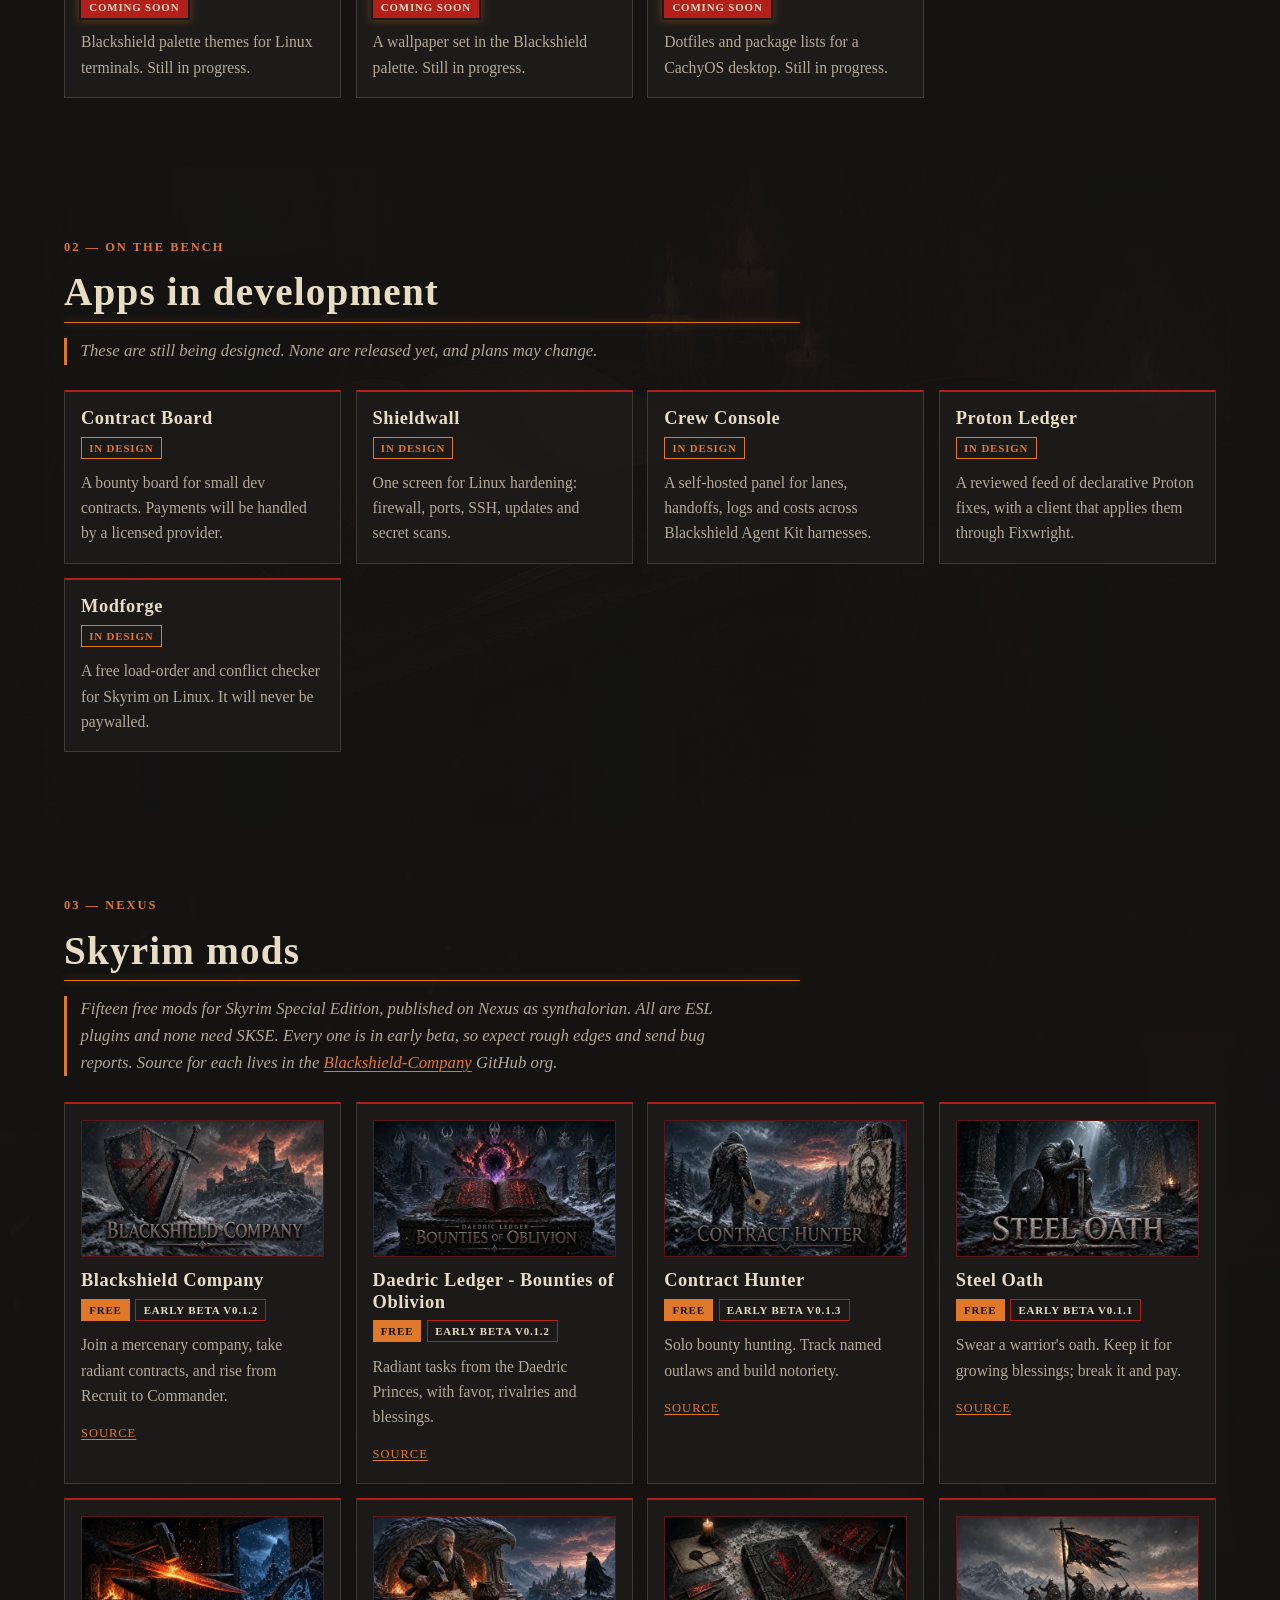
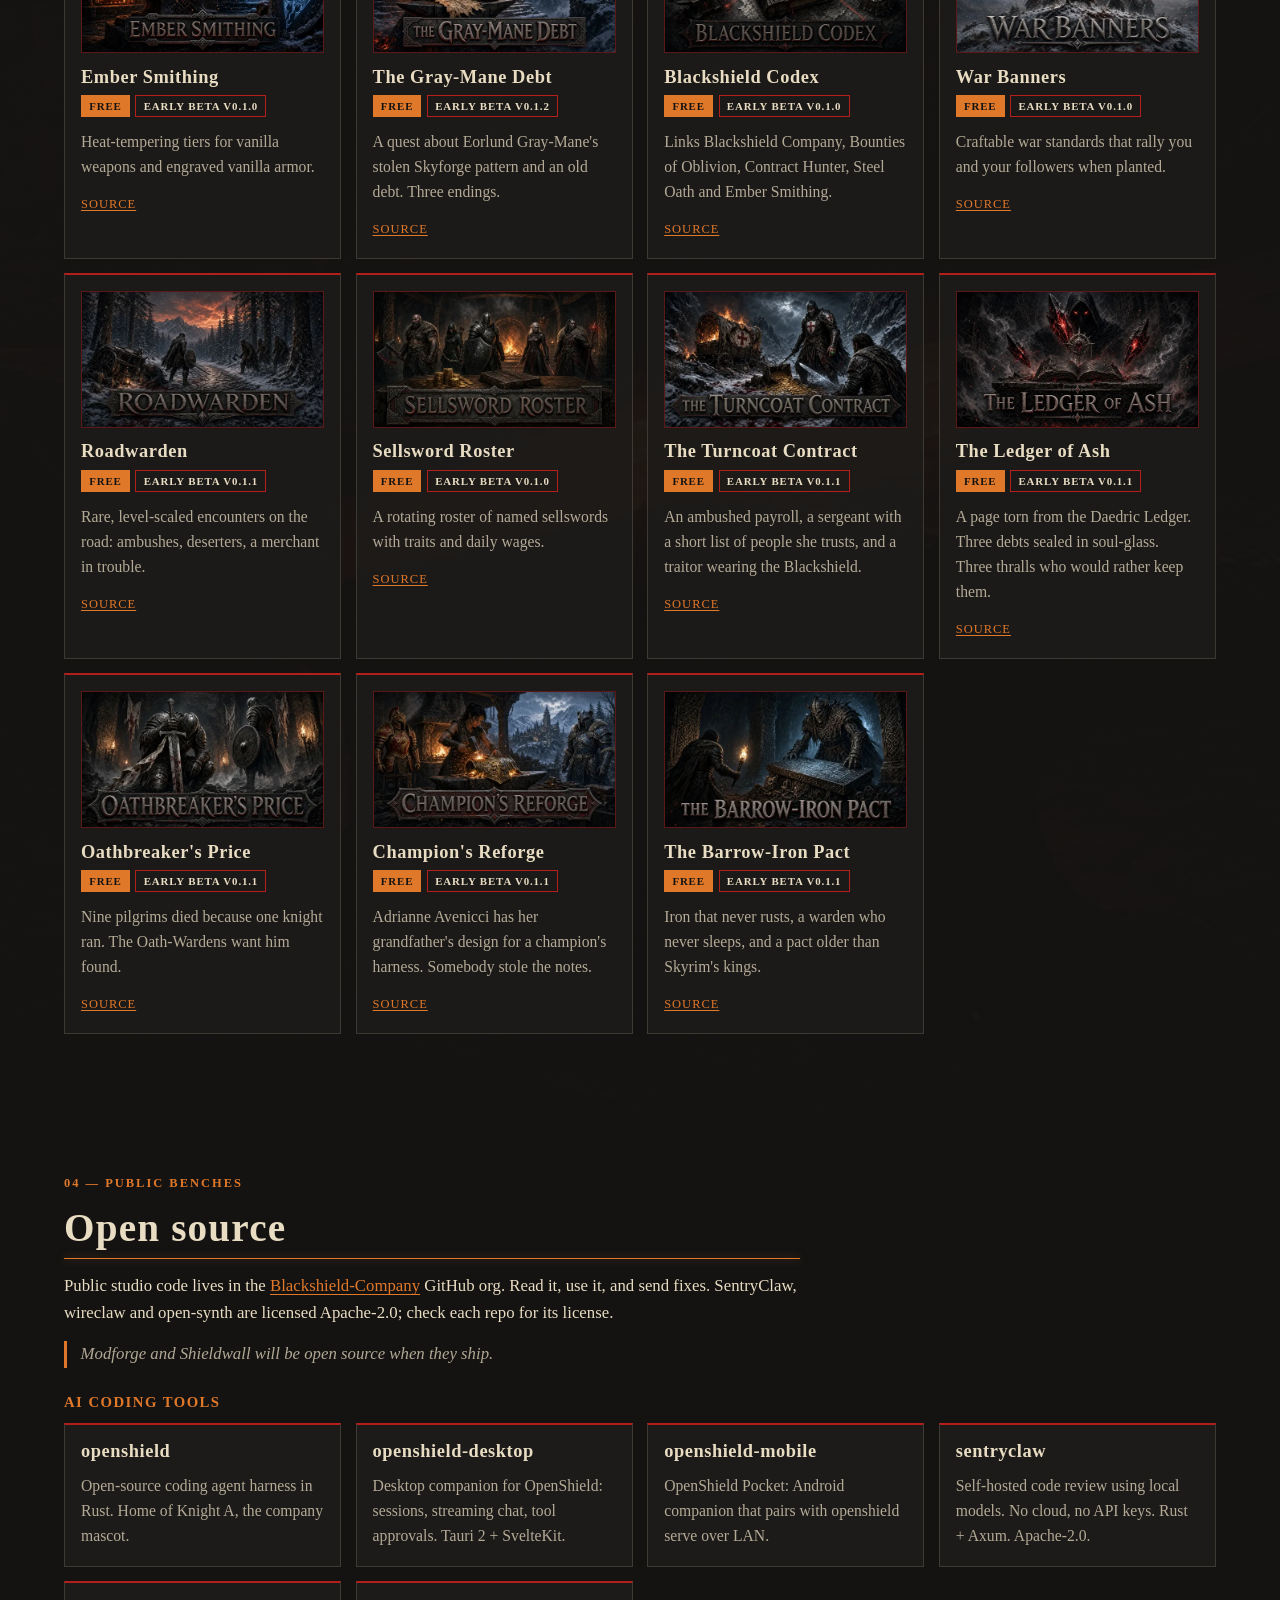
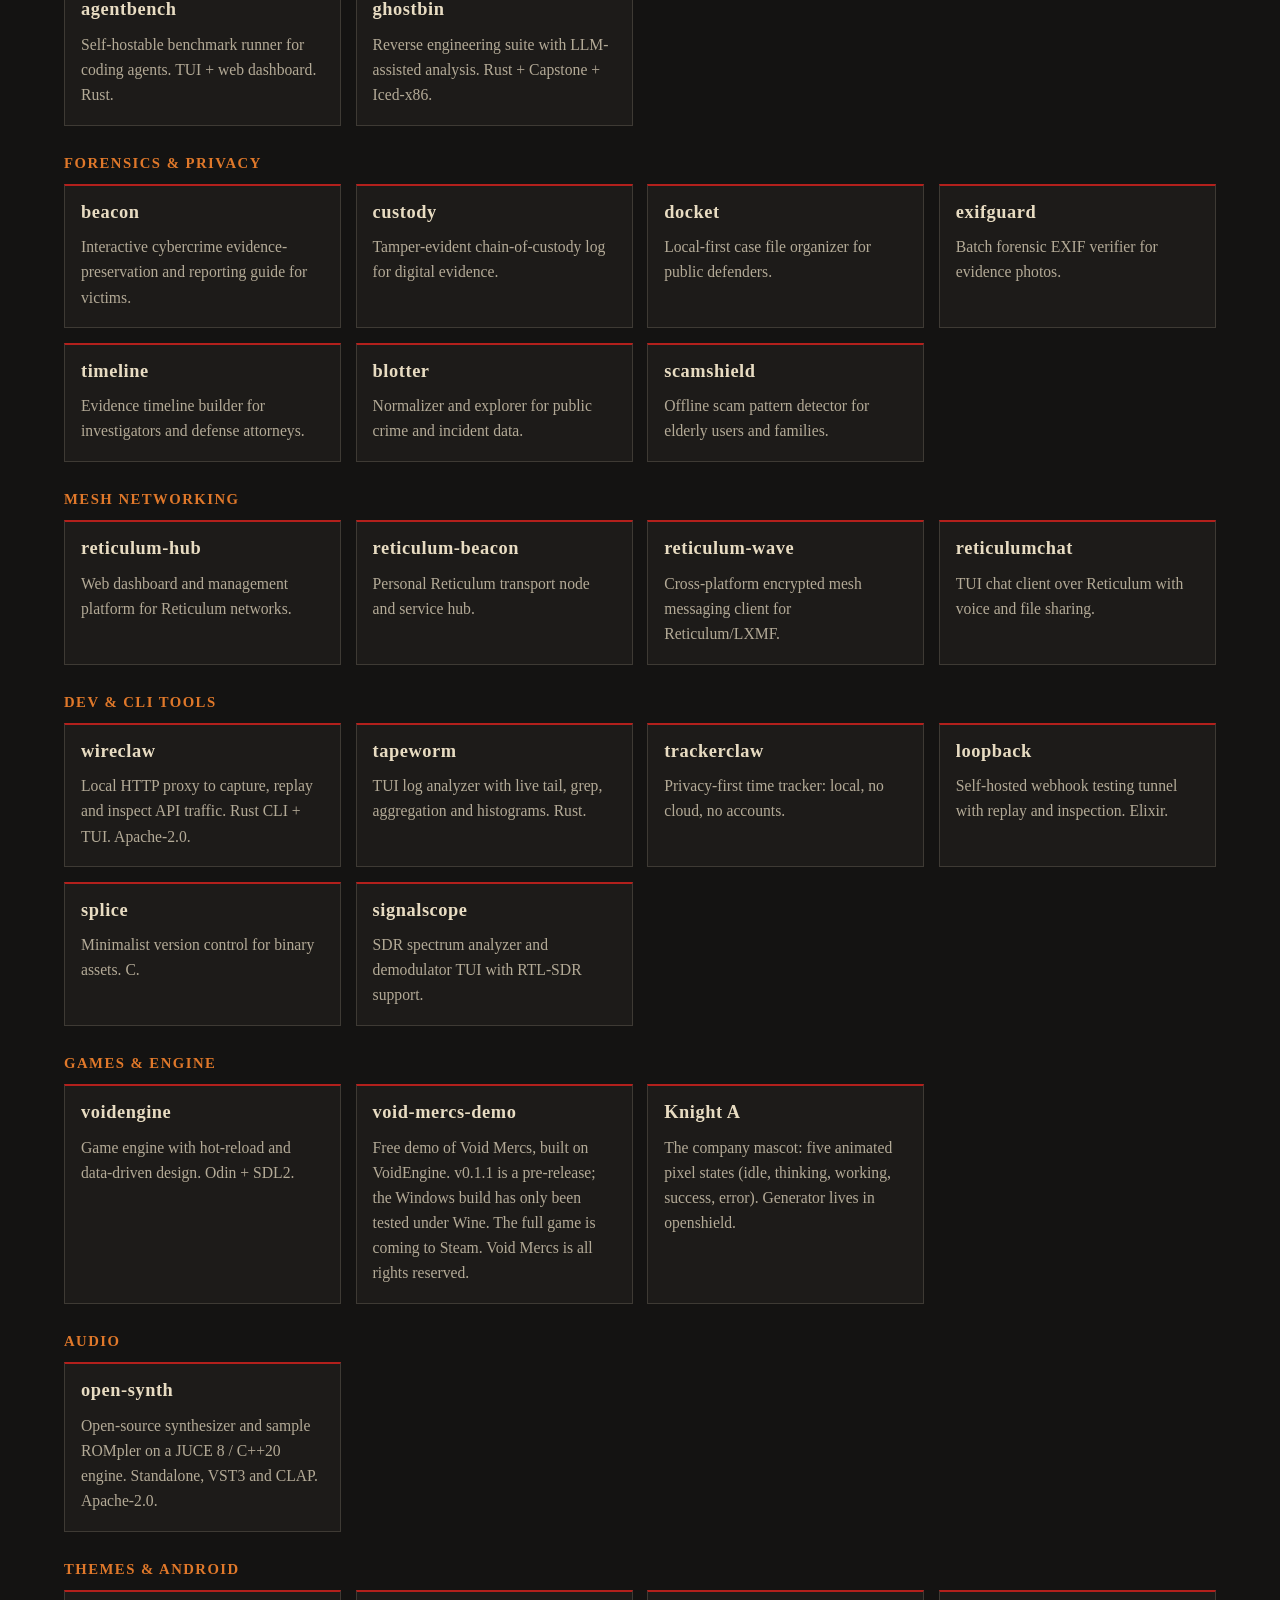
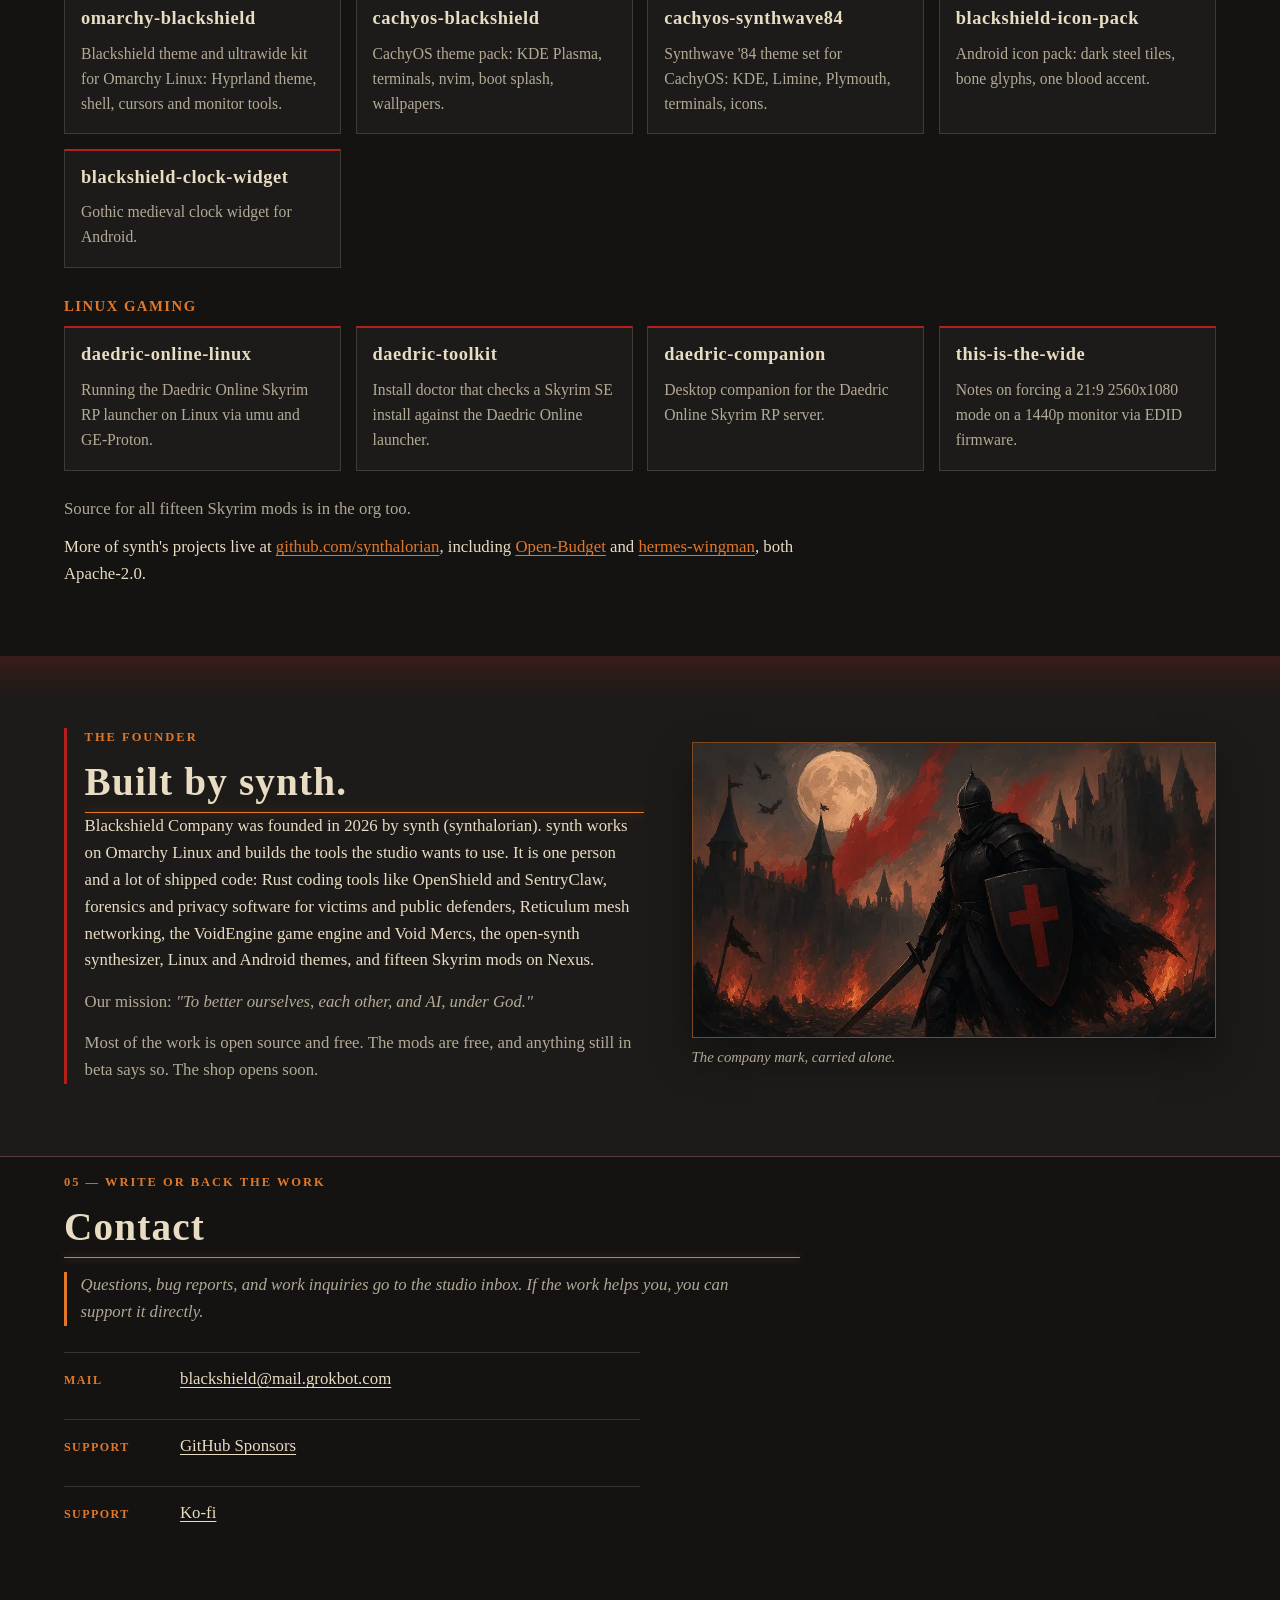
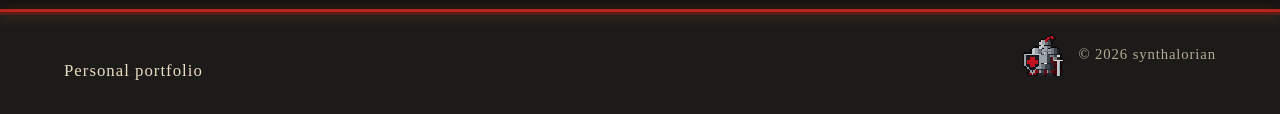
==== commit 551fa0db: "Move Knight A out of the openshield card into a fixed bottom-left corner He stays in view while the " ====
--- a/index.html
+++ b/index.html
@@ -423,7 +423,6 @@
           <h3>AI coding tools</h3>
           <div class="grid">
             <article class="card card-openshield reveal">
-              <img class="card-knight" src="assets/img/knight/knight-working.svg" alt="" width="64" height="56" loading="lazy" decoding="async">
               <h3><a href="https://github.com/Blackshield-Company/openshield">openshield</a></h3>
               <p>Open-source coding agent harness in Rust. Home of Knight A, the company mascot.</p>
             </article>
@@ -687,5 +686,6 @@
       }
     })();
   </script>
+  <img class="corner-knight" src="/assets/img/knight/knight-working.svg" width="80" height="70" alt="" aria-hidden="true" decoding="async">
 </body>
 </html>
--- a/style.css
+++ b/style.css
@@ -1150,9 +1150,22 @@
 }
 
 /* Knight A, the company mascot. Animated SVGs hold their first frame under reduced motion. */
-.card-openshield { position: relative; }
-.card-knight { position: absolute; top: 12px; right: 12px; width: 64px; height: 56px; image-rendering: pixelated; }
-.card-openshield h3 { padding-right: 72px; min-height: 44px; }
+/* Fixed in the bottom-left corner on every page; decorative, never takes clicks. */
+.corner-knight {
+  position: fixed;
+  left: 1rem;
+  bottom: 1rem;
+  z-index: 20;
+  width: 80px;
+  height: 70px;
+  image-rendering: pixelated;
+  pointer-events: none;
+  user-select: none;
+  filter: drop-shadow(0 2px 6px rgba(0, 0, 0, .55));
+}
+@media (max-width: 860px) { .corner-knight { width: 64px; height: 56px; left: .6rem; bottom: .6rem; } }
+@media (max-width: 480px) { .corner-knight { display: none; } }
+@media print { .corner-knight { display: none; } }
 .footer-mascot { display: flex; align-items: center; gap: .6rem; }
 .footer-mascot img { width: 48px; height: 42px; image-rendering: pixelated; }
 
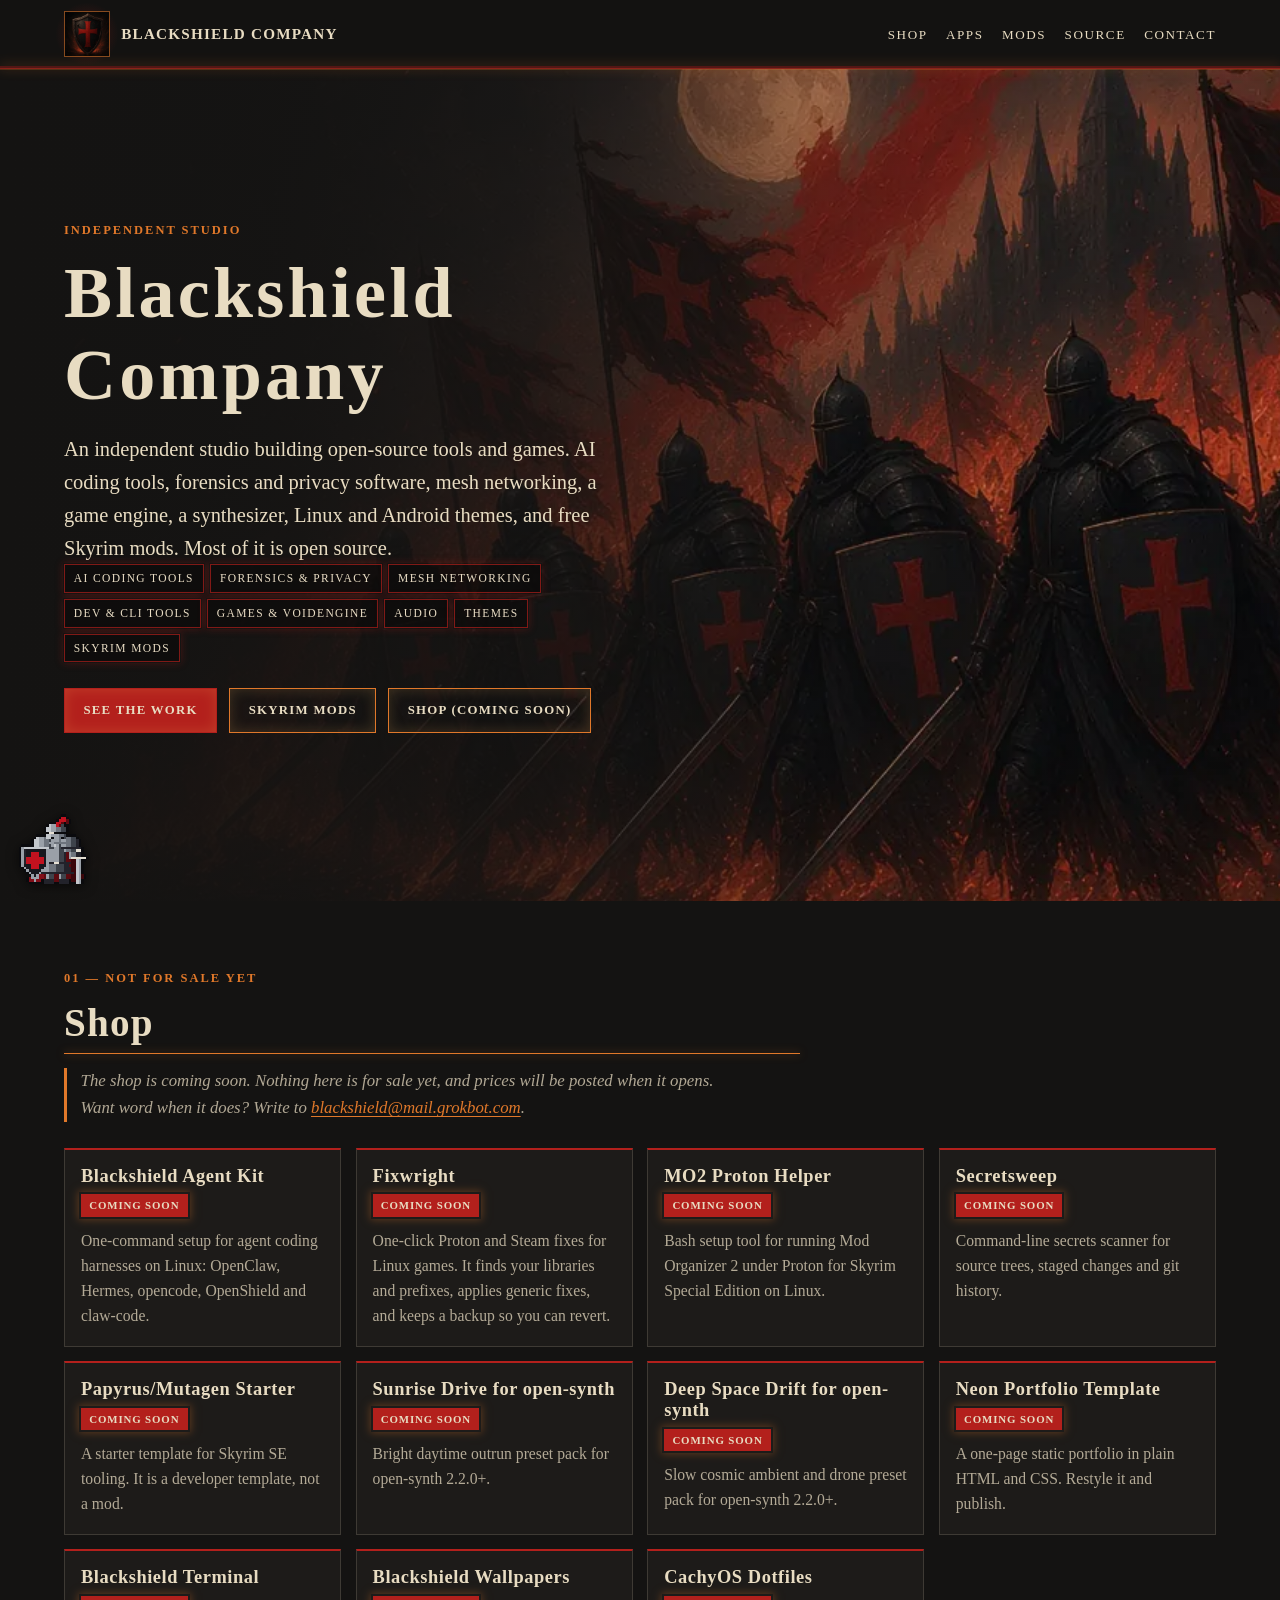
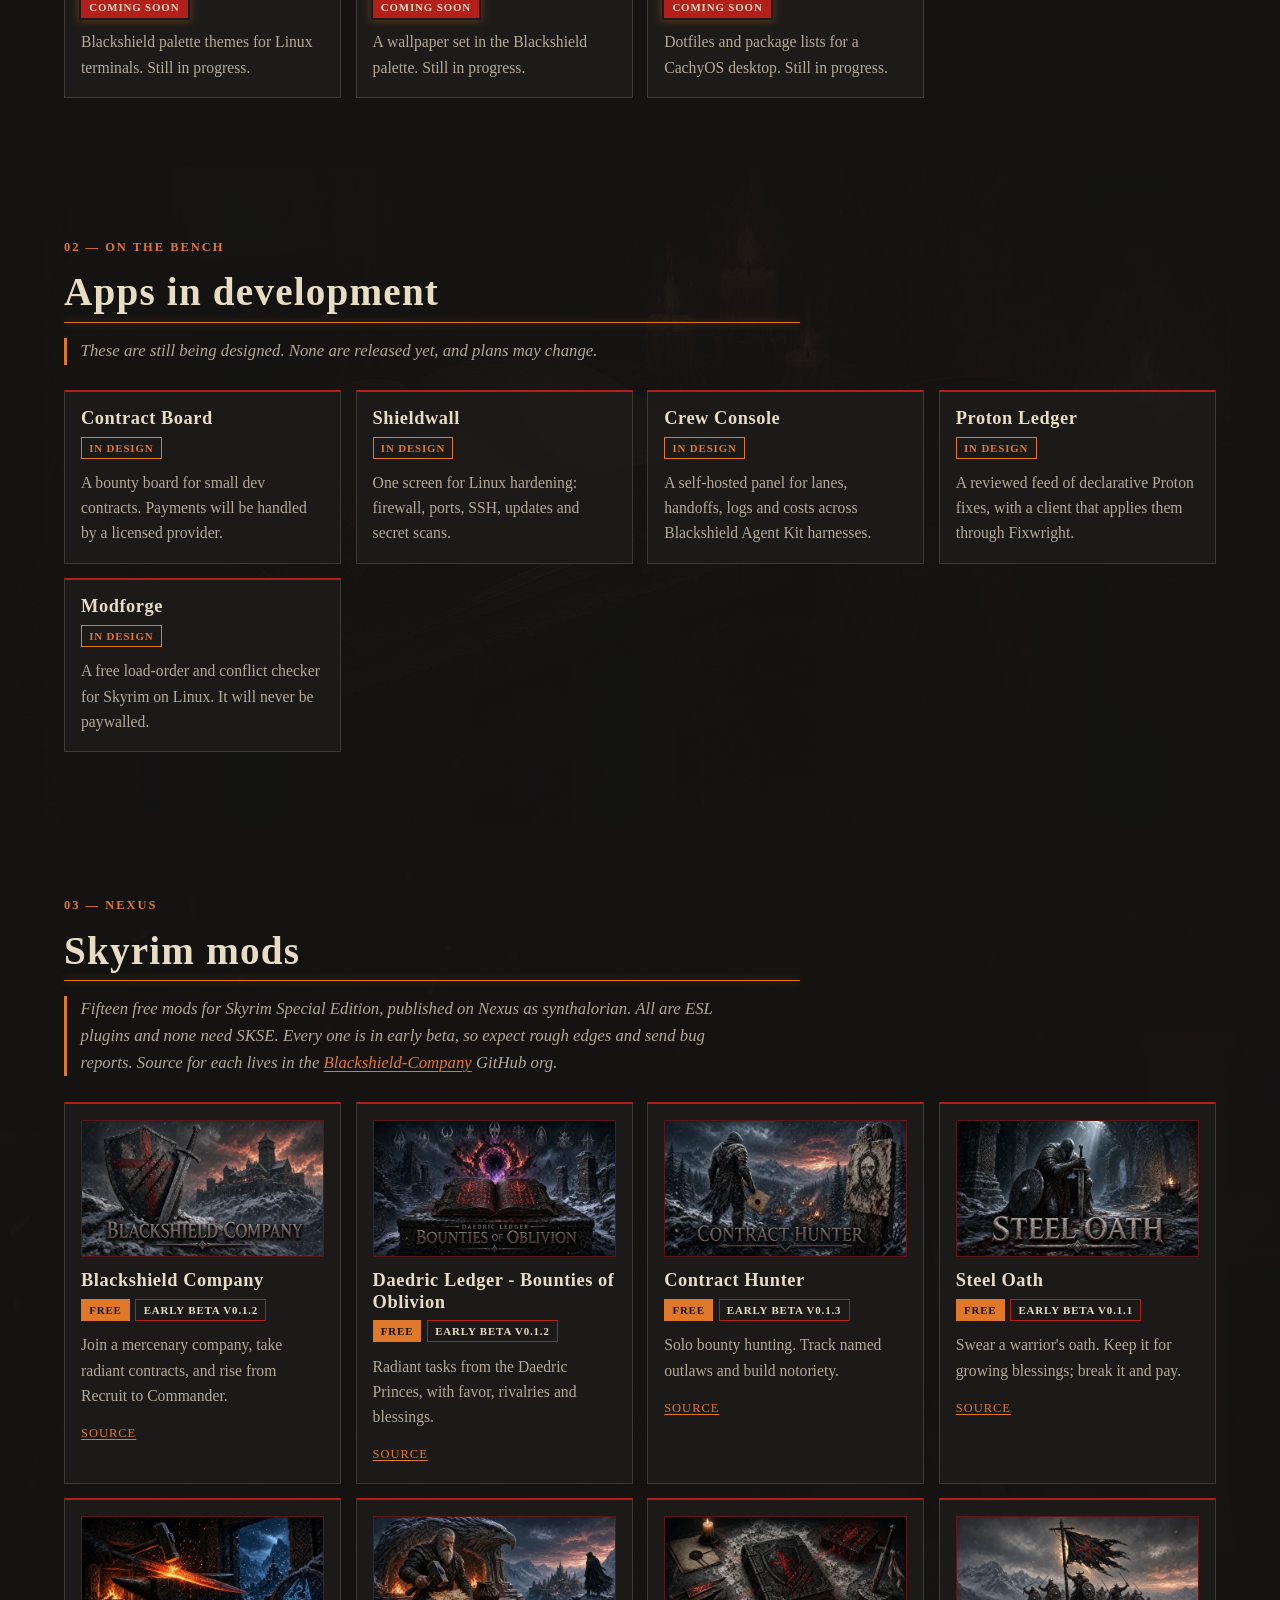
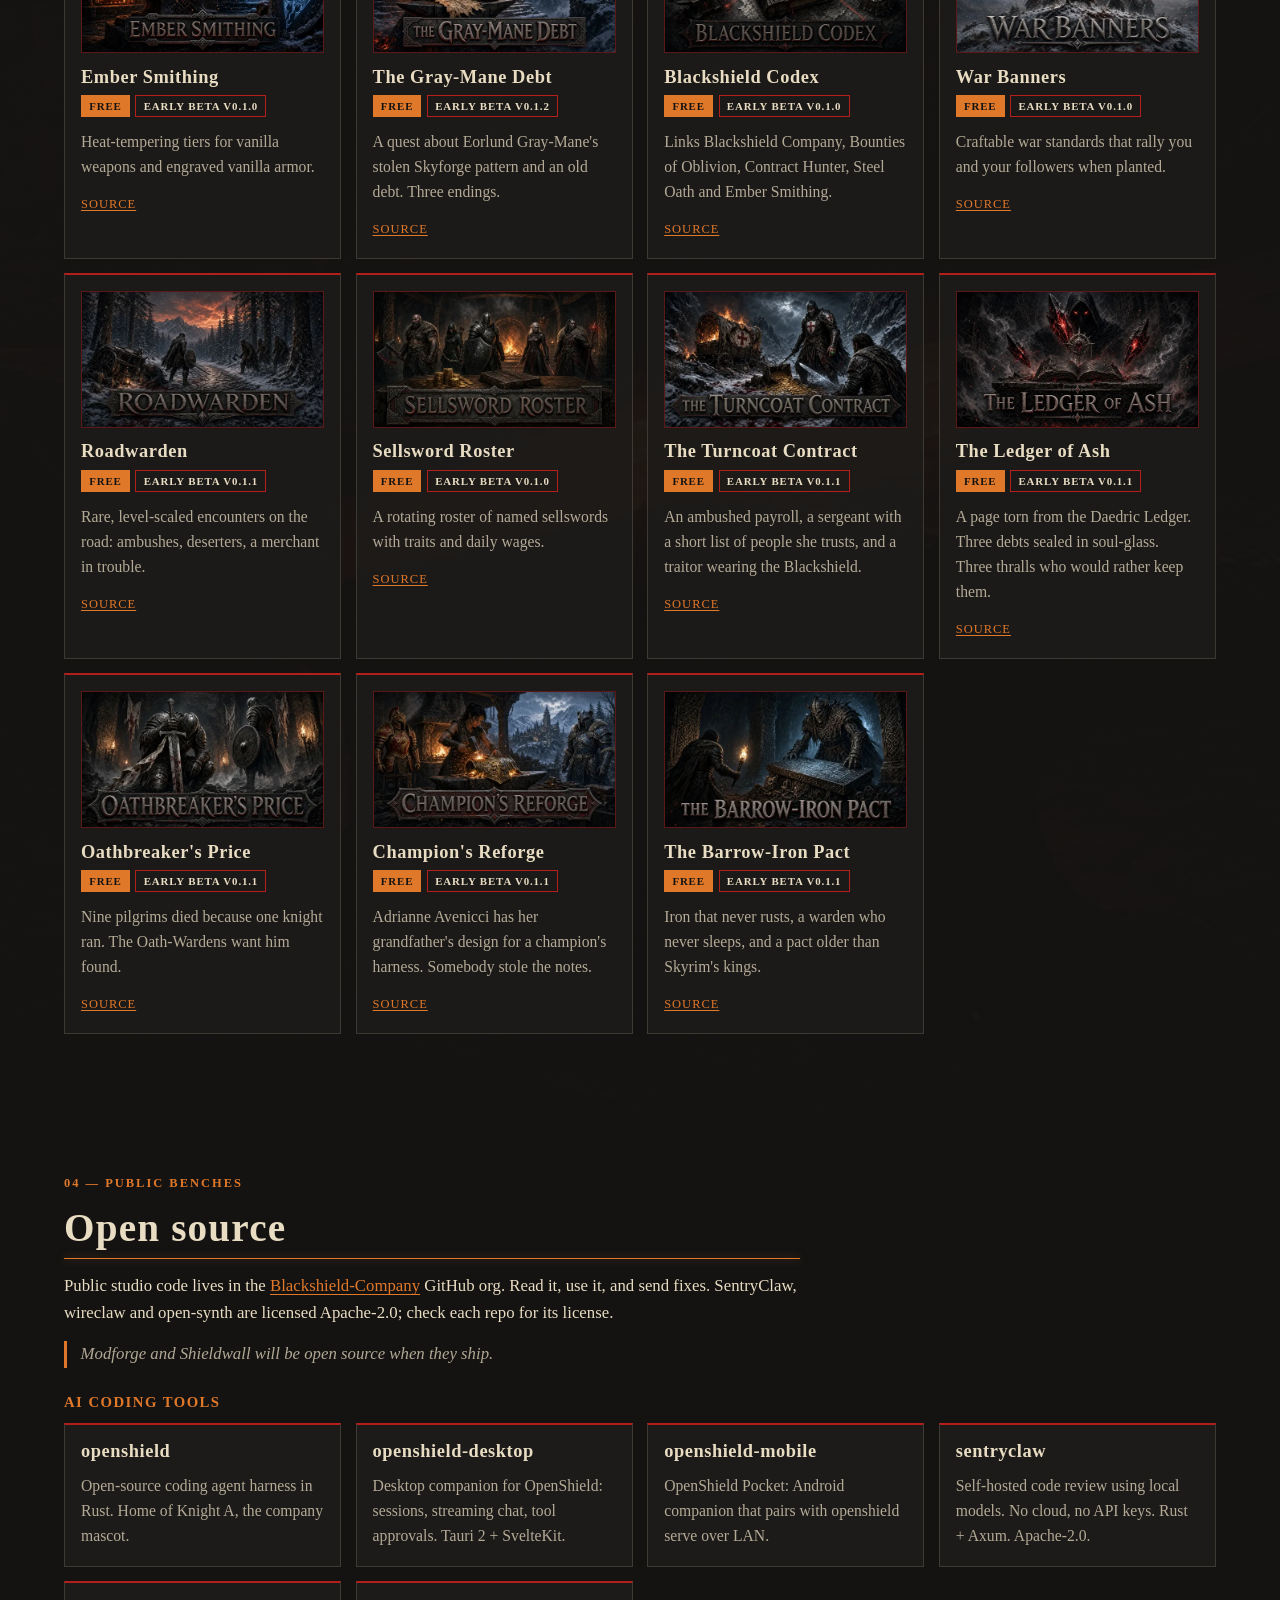
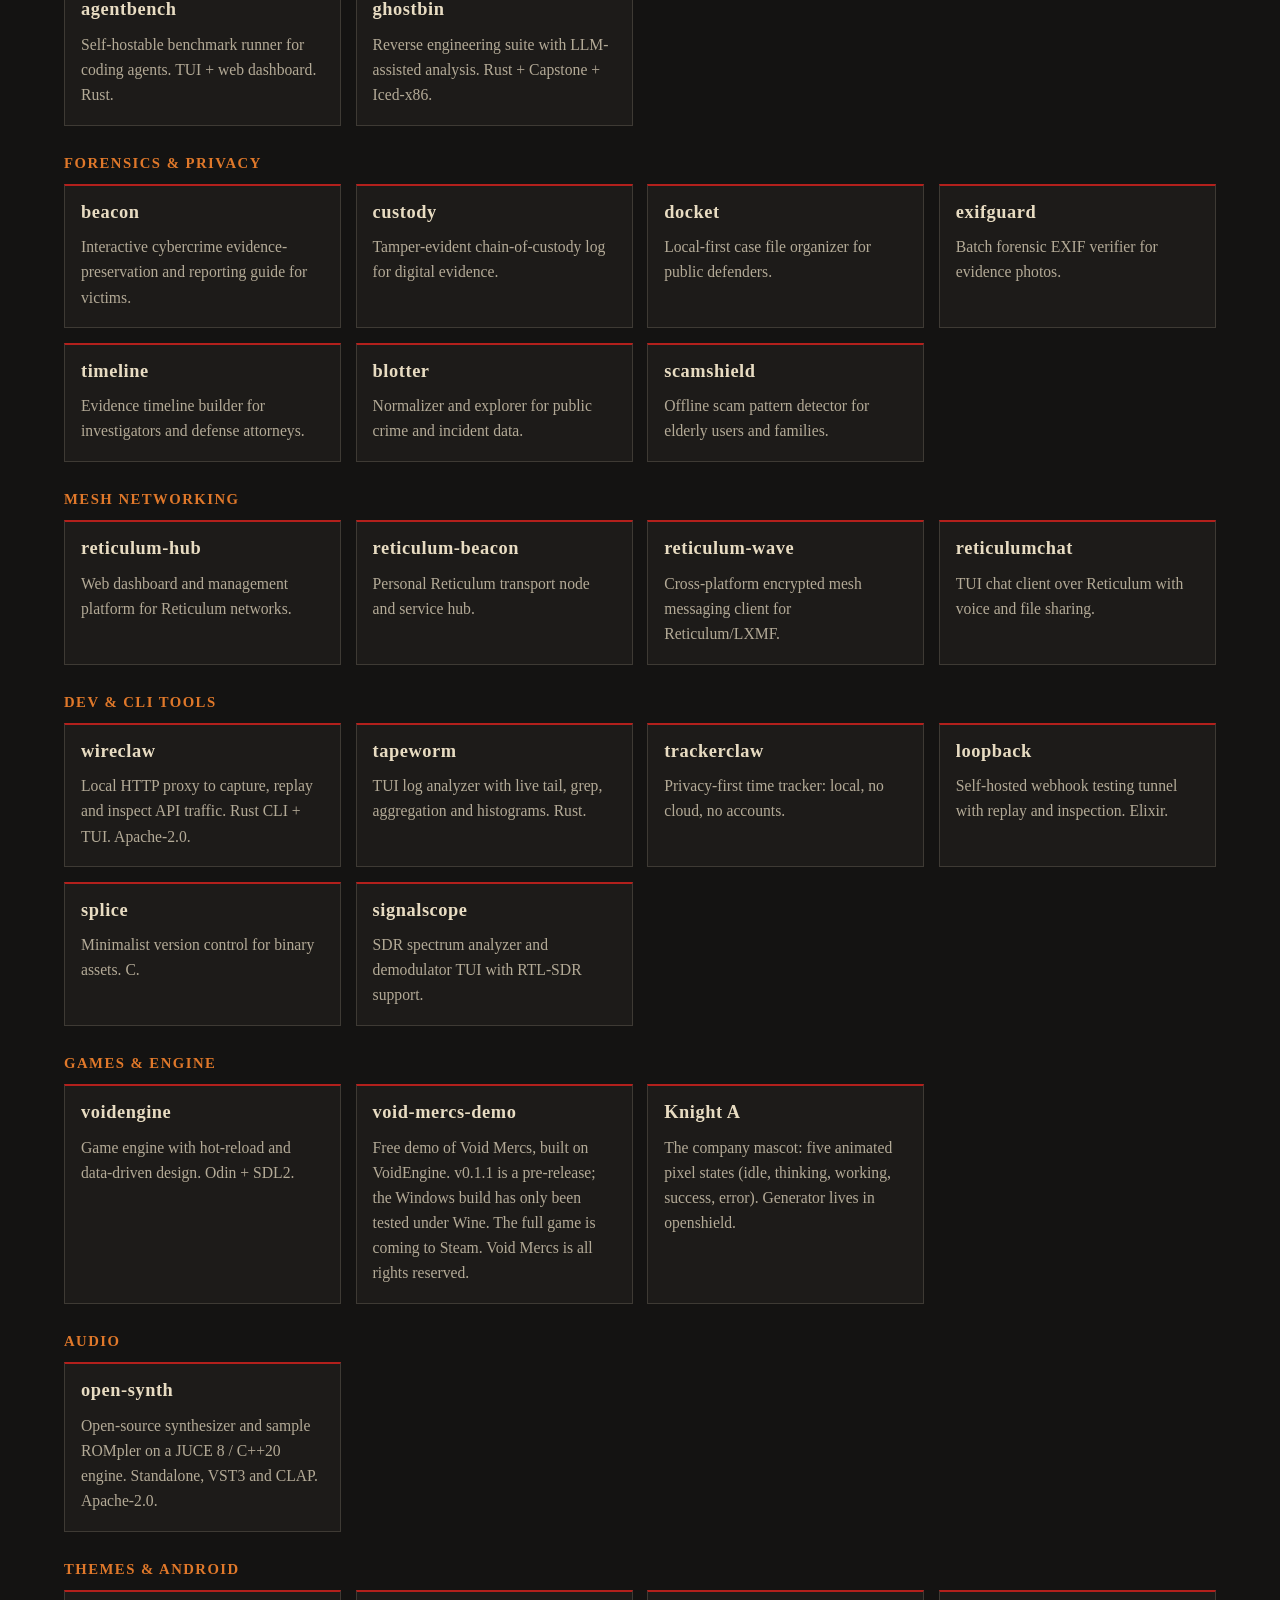
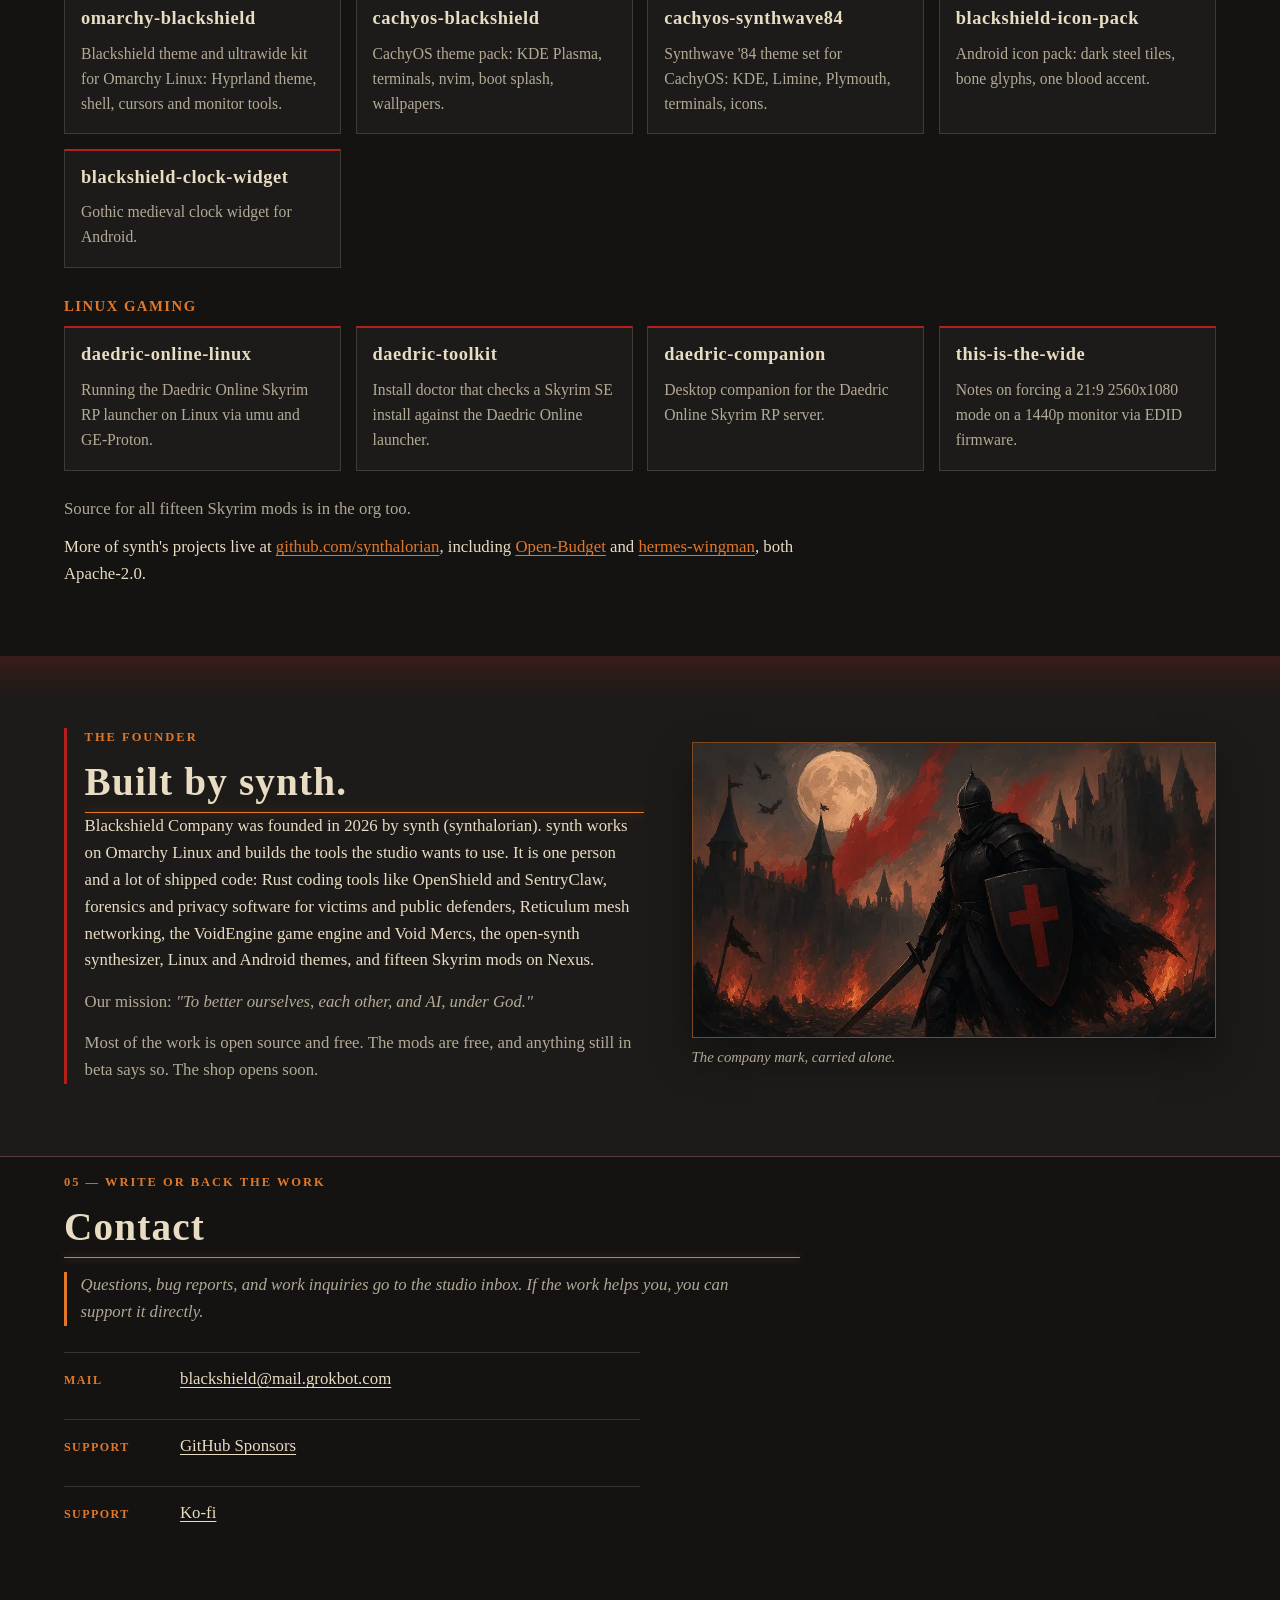
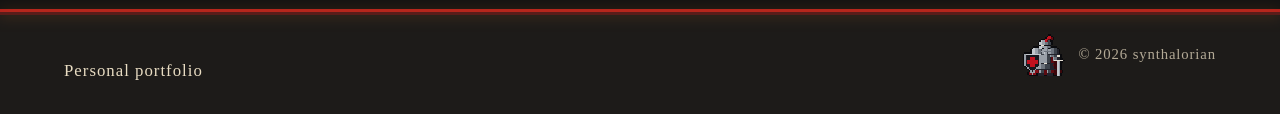
==== commit 0a8755a9: "Make the corner knight interactive Knight A is now a button in the bottom-left corner: idle by defau" ====
--- a/index.html
+++ b/index.html
@@ -686,6 +686,7 @@
       }
     })();
   </script>
-  <img class="corner-knight" src="/assets/img/knight/knight-working.svg" width="80" height="70" alt="" aria-hidden="true" decoding="async">
+  <button type="button" class="corner-knight" data-knight-base="/assets/img/knight/" aria-label="Knight A, the Blackshield Company mascot. Press for a sword swing."><img src="/assets/img/knight/knight-idle.svg" width="80" height="70" alt="" decoding="async"></button>
+  <script src="/assets/knight.js" defer></script>
 </body>
 </html>
--- a/style.css
+++ b/style.css
@@ -1150,7 +1150,7 @@
 }
 
 /* Knight A, the company mascot. Animated SVGs hold their first frame under reduced motion. */
-/* Fixed in the bottom-left corner on every page; decorative, never takes clicks. */
+/* Knight A in the bottom-left corner of every page. A button: hover, focus, click. */
 .corner-knight {
   position: fixed;
   left: 1rem;
@@ -1158,13 +1158,29 @@
   z-index: 20;
   width: 80px;
   height: 70px;
+  margin: 0;
+  padding: 0;
+  border: 0;
+  background: none;
+  line-height: 0;
+  cursor: pointer;
+  -webkit-tap-highlight-color: transparent;
+}
+.corner-knight img {
+  width: 100%;
+  height: 100%;
   image-rendering: pixelated;
   pointer-events: none;
   user-select: none;
   filter: drop-shadow(0 2px 6px rgba(0, 0, 0, .55));
-}
+  transition: transform .18s ease-out;
+}
+.corner-knight:hover img, .corner-knight:focus-visible img { transform: translateY(-3px); }
+.corner-knight:focus { outline: none; }
+.corner-knight:focus-visible { outline: 2px solid var(--ember); outline-offset: 3px; }
 @media (max-width: 860px) { .corner-knight { width: 64px; height: 56px; left: .6rem; bottom: .6rem; } }
 @media (max-width: 480px) { .corner-knight { display: none; } }
+@media (prefers-reduced-motion: reduce) { .corner-knight img { transition: none; } .corner-knight:hover img, .corner-knight:focus-visible img { transform: none; } }
 @media print { .corner-knight { display: none; } }
 .footer-mascot { display: flex; align-items: center; gap: .6rem; }
 .footer-mascot img { width: 48px; height: 42px; image-rendering: pixelated; }
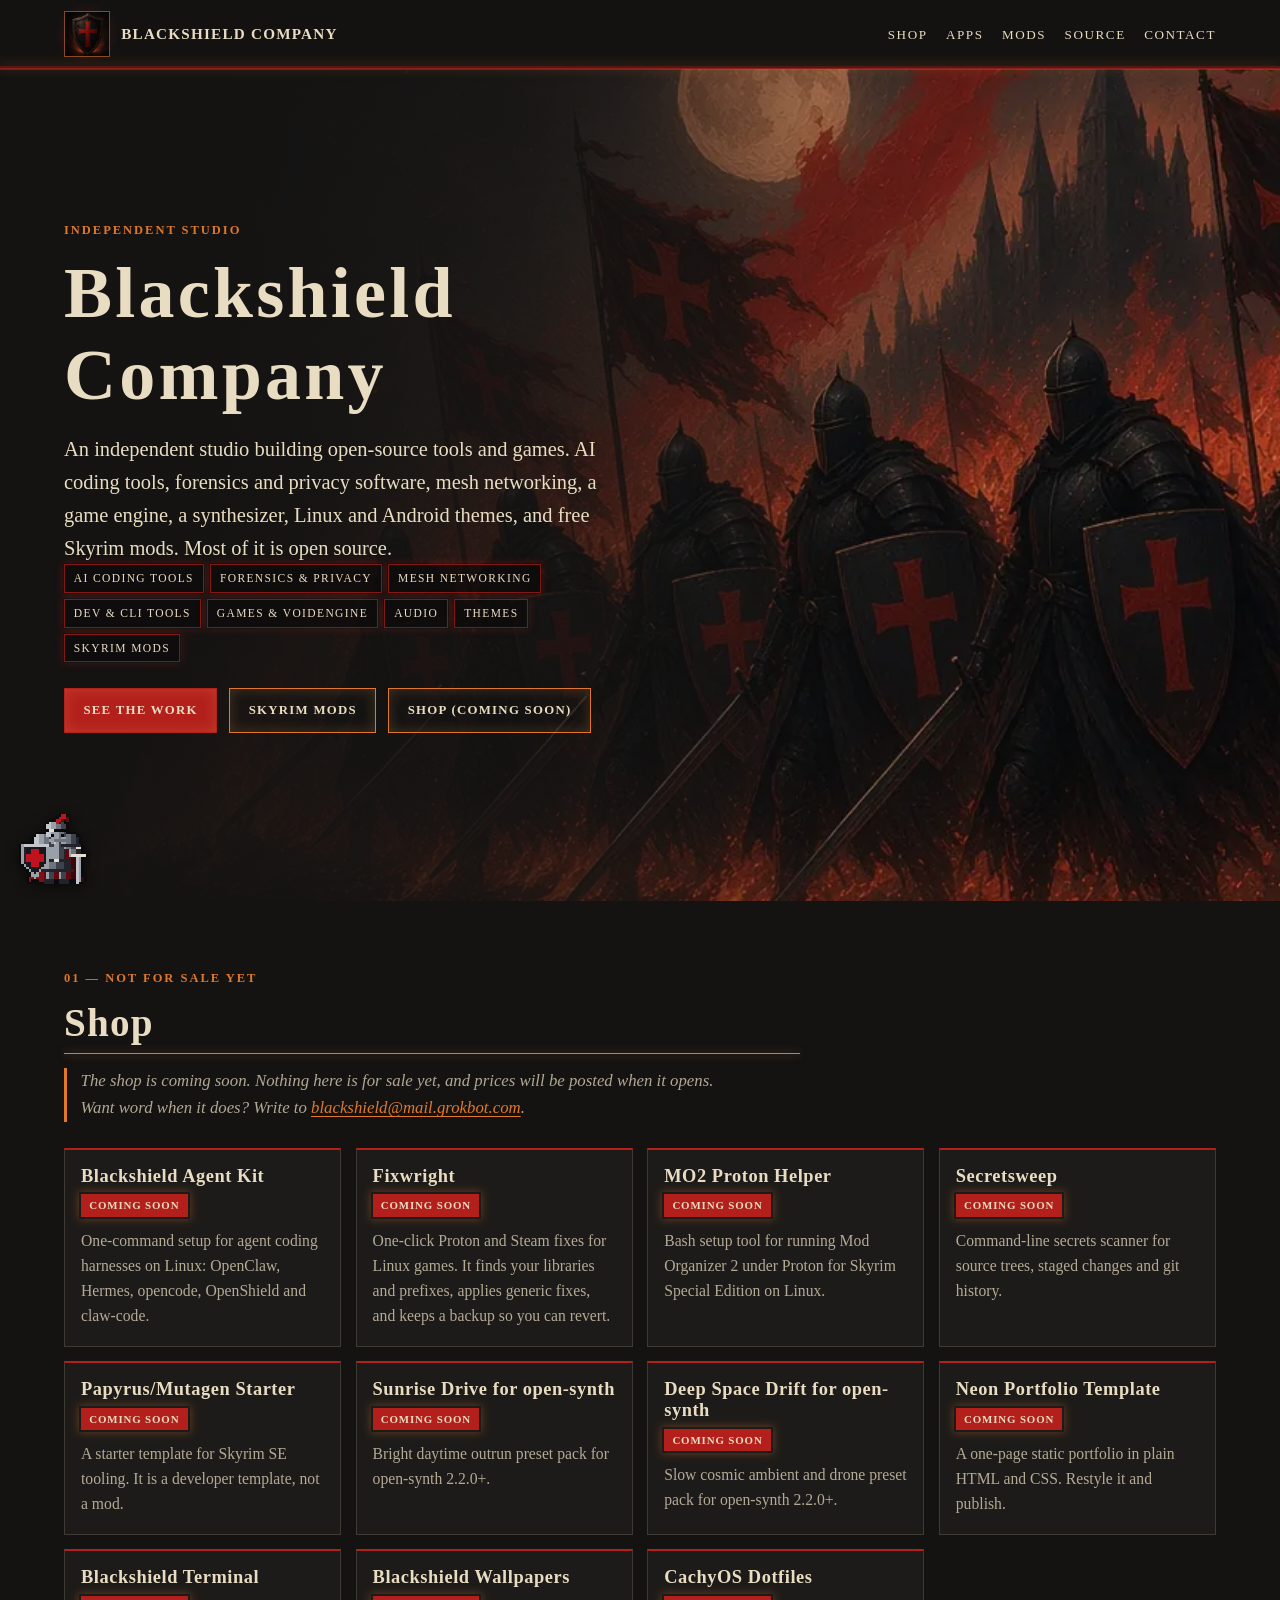
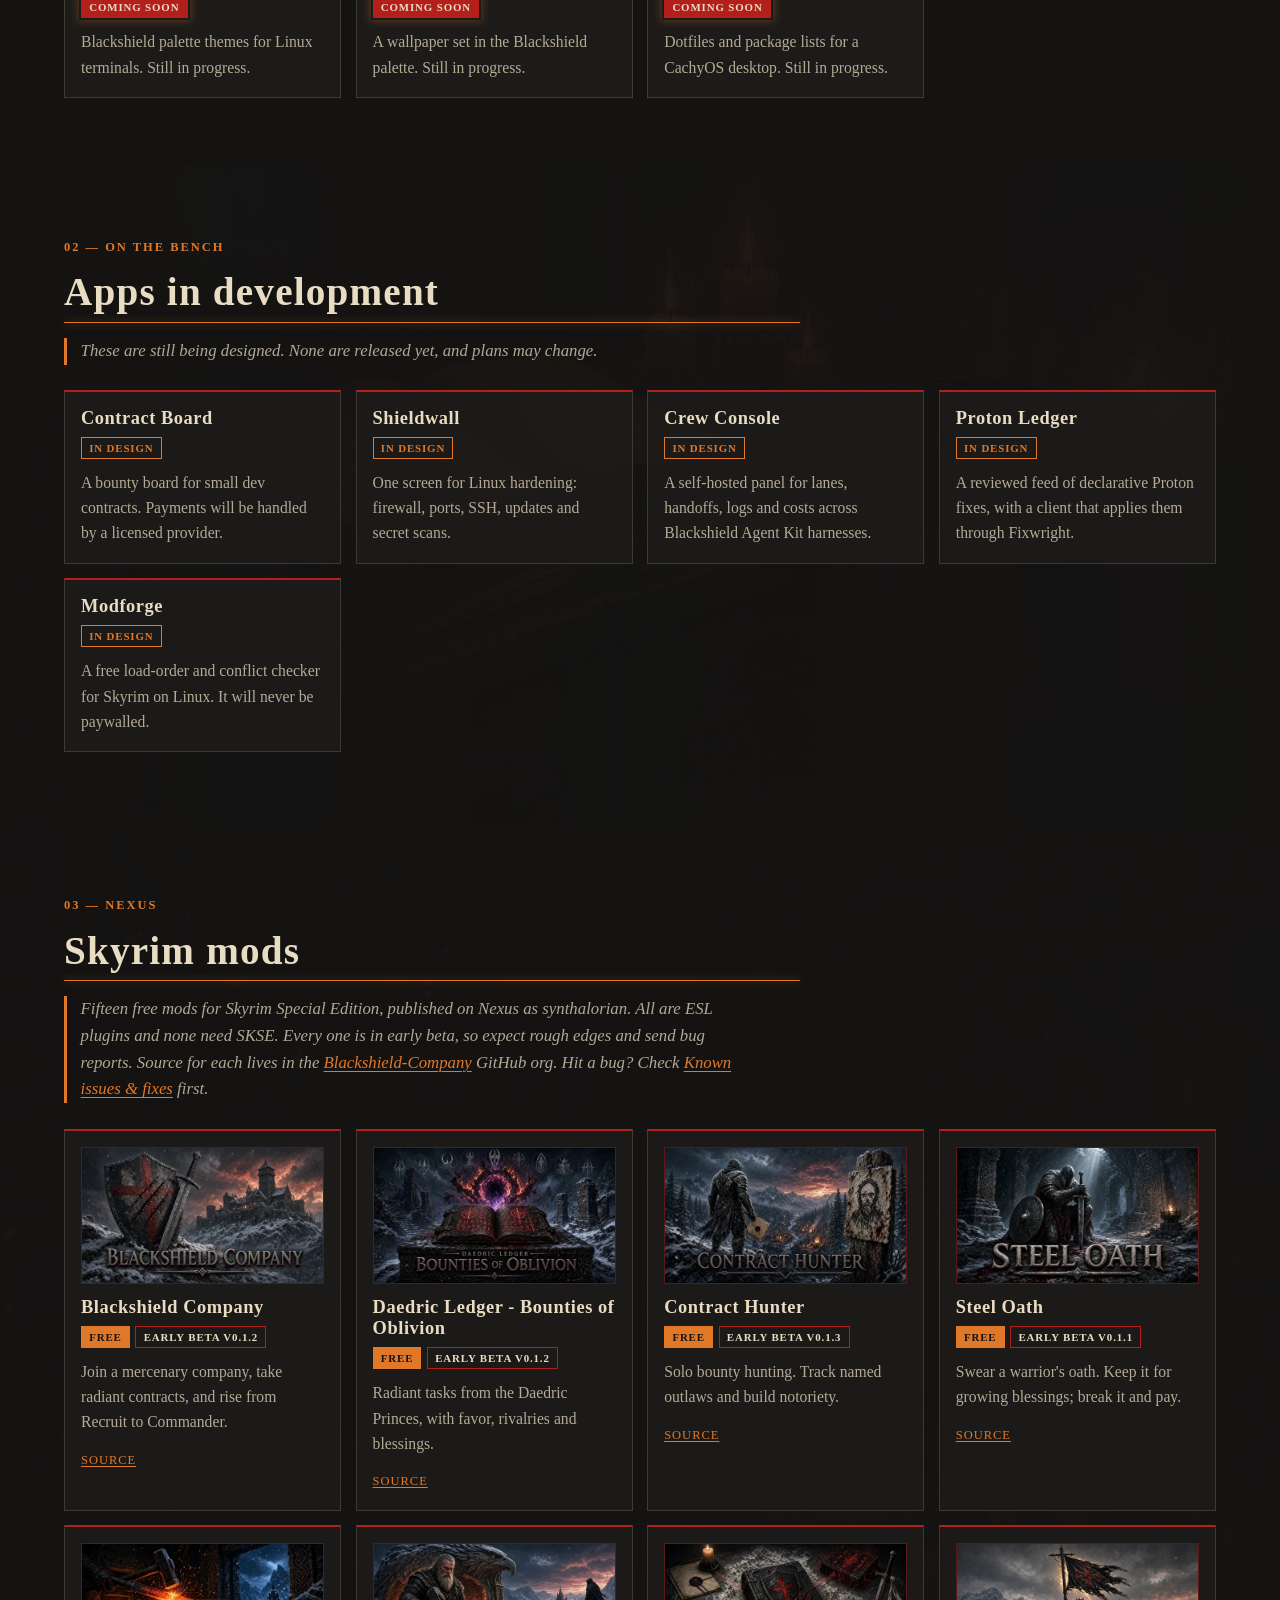
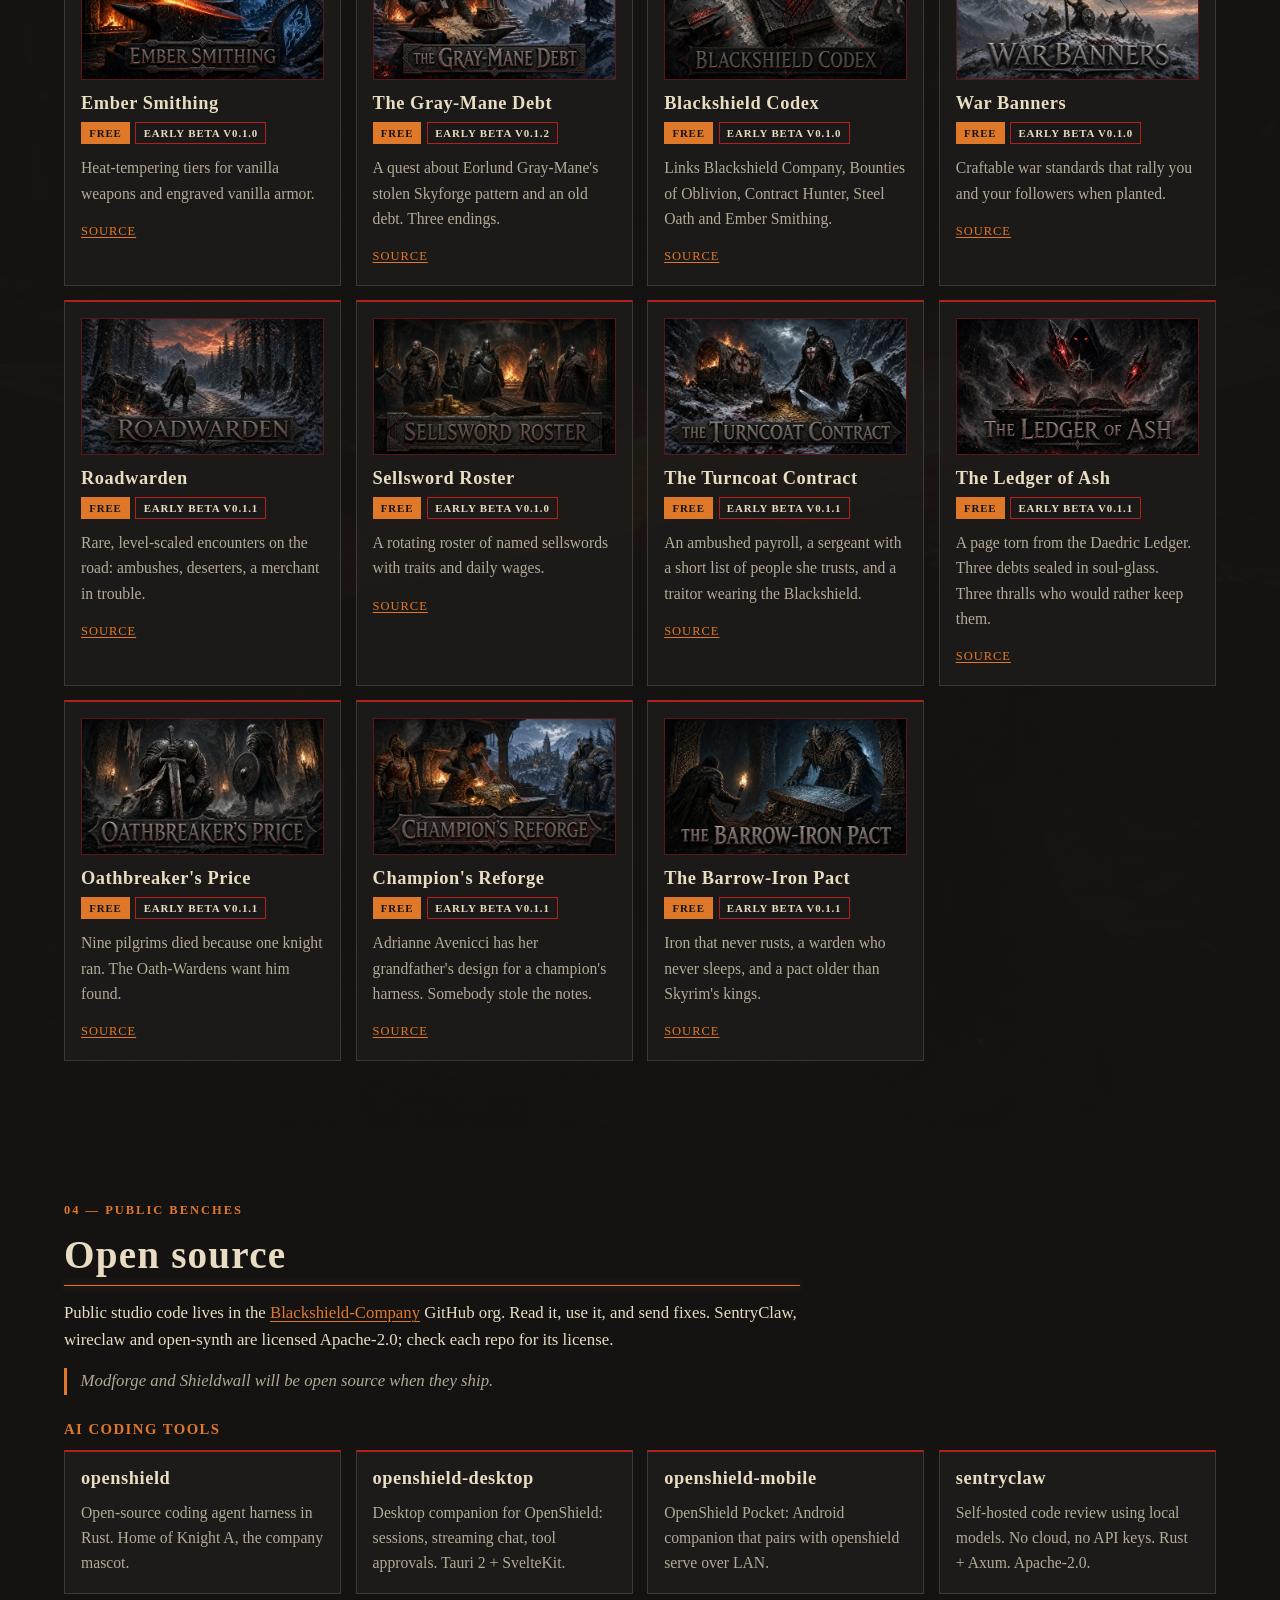
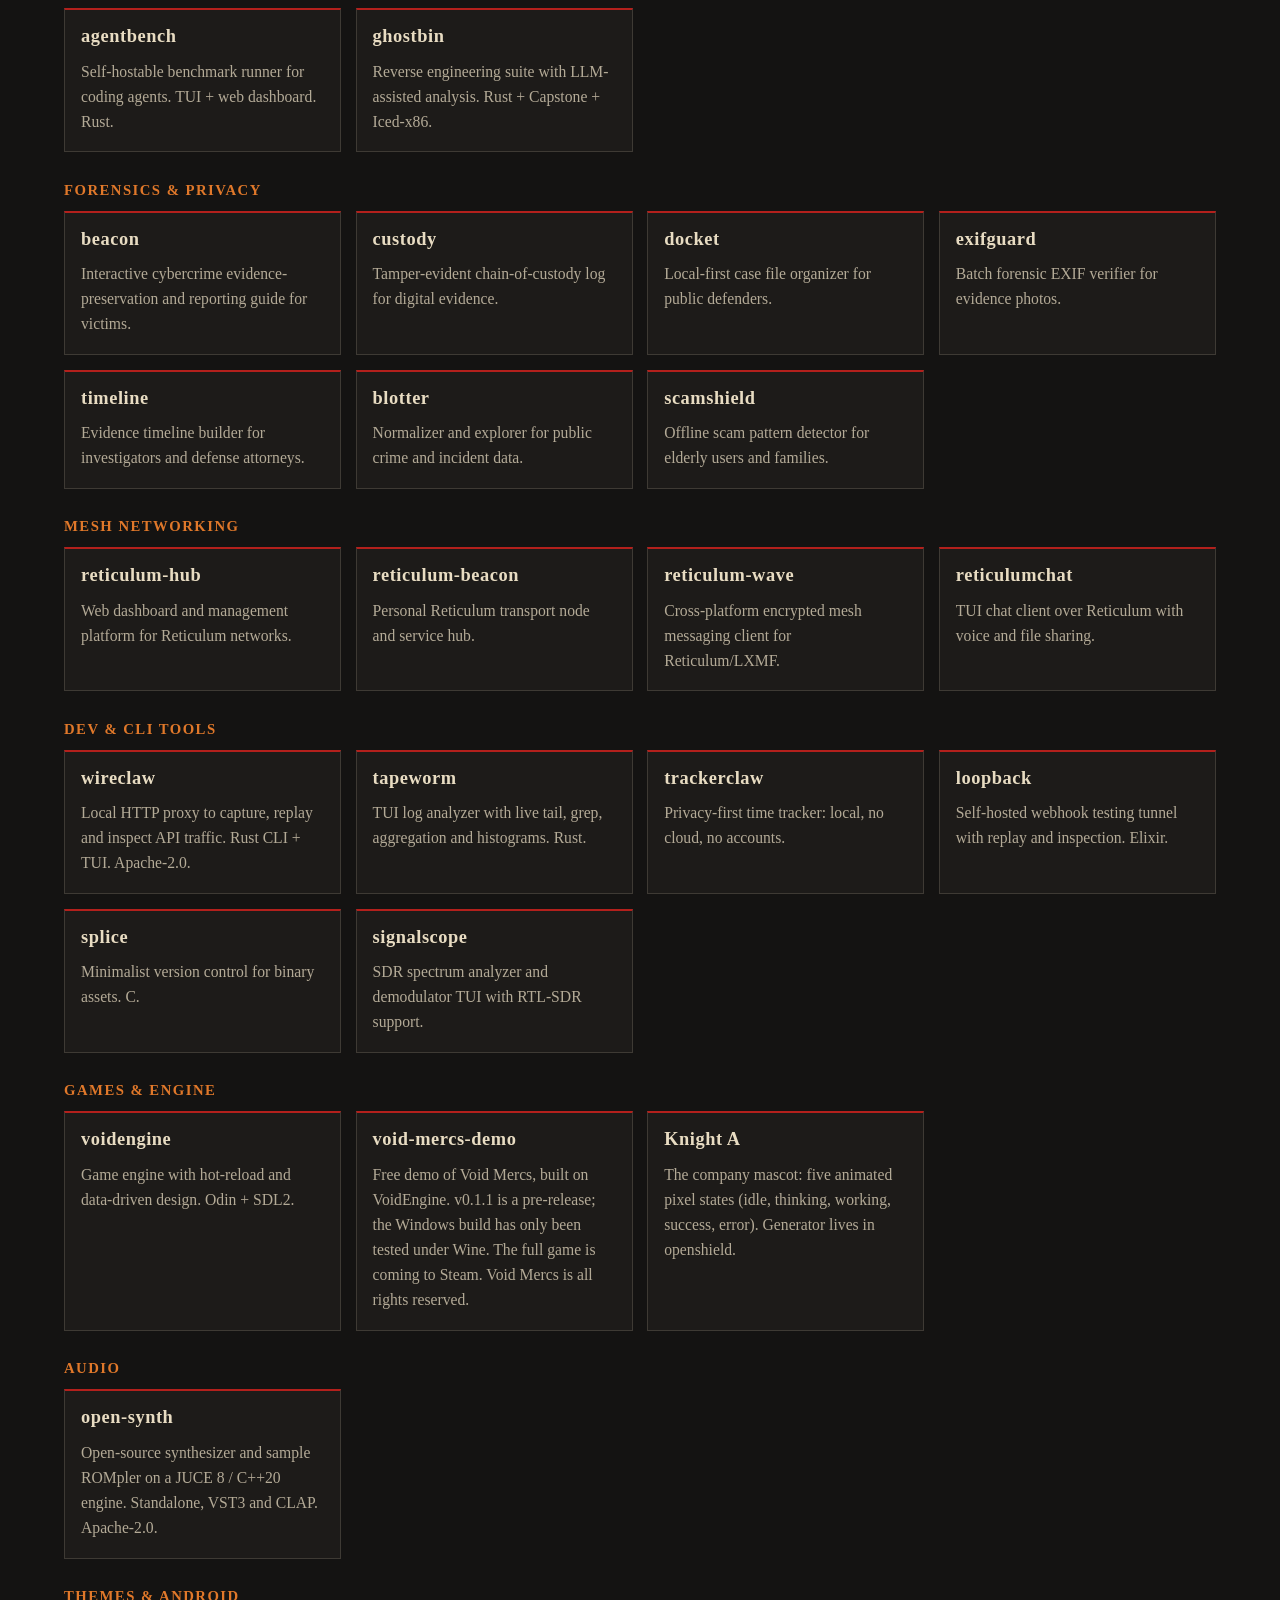
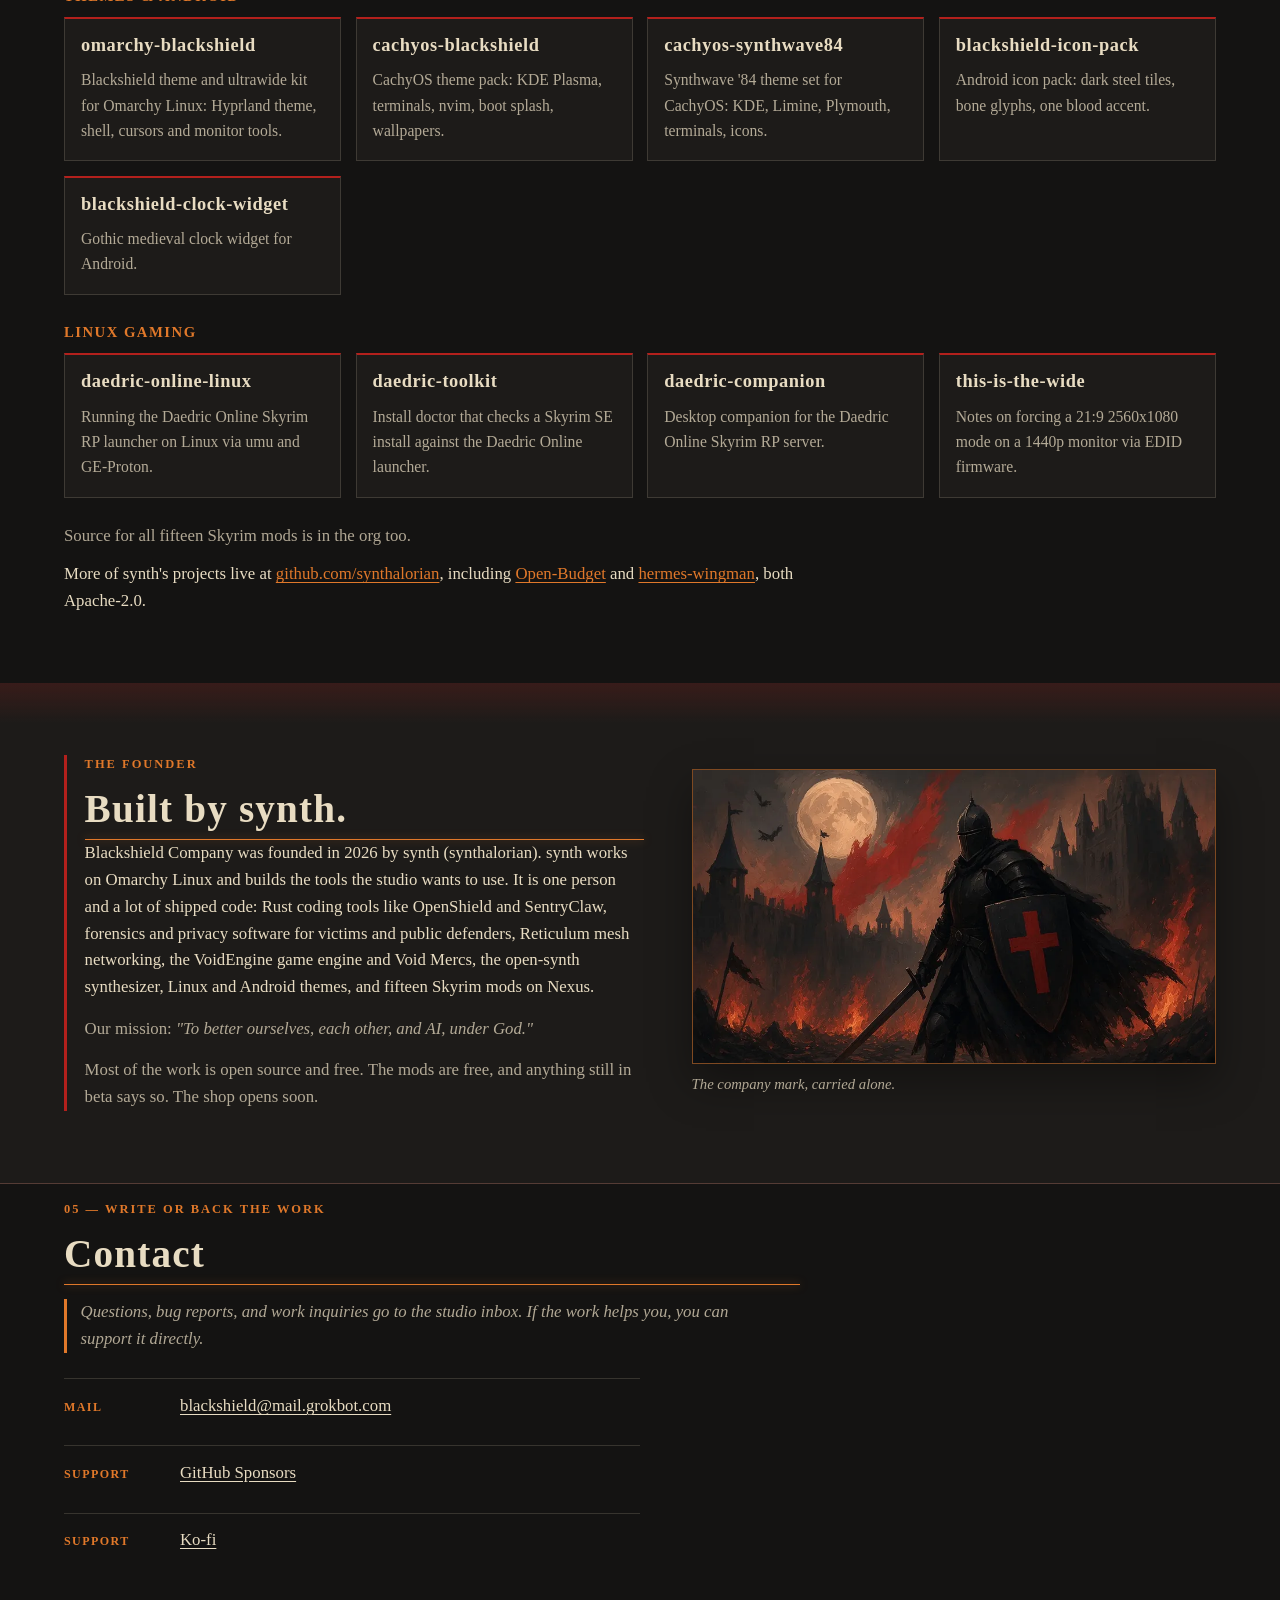
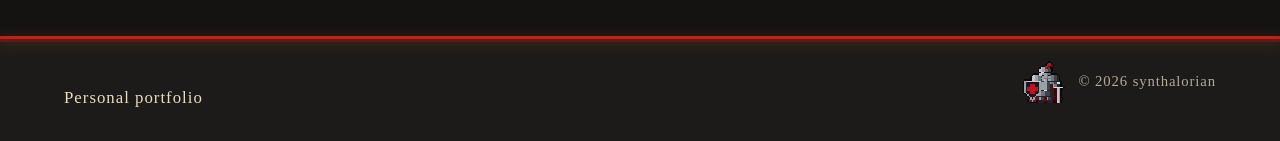
==== commit aecd1dab: "Add Known issues & fixes page for the Skyrim mods New page at /mods/known-issues/ (plain HTML, site " ====
--- a/index.html
+++ b/index.html
@@ -222,7 +222,7 @@
         <div class="section-head">
           <p class="eyebrow">03 — Nexus</p>
           <h2 id="mods-title">Skyrim mods</h2>
-          <p class="note">Fifteen free mods for Skyrim Special Edition, published on Nexus as synthalorian. All are ESL plugins and none need SKSE. Every one is in early beta, so expect rough edges and send bug reports. Source for each lives in the <a href="https://github.com/Blackshield-Company">Blackshield-Company</a> GitHub org.</p>
+          <p class="note">Fifteen free mods for Skyrim Special Edition, published on Nexus as synthalorian. All are ESL plugins and none need SKSE. Every one is in early beta, so expect rough edges and send bug reports. Source for each lives in the <a href="https://github.com/Blackshield-Company">Blackshield-Company</a> GitHub org. Hit a bug? Check <a href="/mods/known-issues/">Known issues &amp; fixes</a> first.</p>
         </div>
         <div class="grid">
           <article class="card card-solid reveal">
--- a/style.css
+++ b/style.css
@@ -1187,3 +1187,20 @@
 
 /* Keep section labels clear of the fixed header when jumping from the nav. */
 section[id] { scroll-margin-top: 88px; }
+
+/* ===== Known issues page (mods/known-issues/) ===== */
+.ki { max-width: 52rem; }
+.ki h1 { margin: 0; padding-bottom: 0.55rem; border-bottom: 1px solid rgba(179, 32, 28, 0.65); }
+.ki h2 { margin: 2.4rem 0 0.8rem; padding-bottom: 0.4rem; border-bottom: 1px solid rgba(179, 32, 28, 0.65); }
+.ki h3 { margin: 1.6rem 0 0.5rem; font-size: 1.1rem; }
+.ki p { margin: 0.7rem 0; }
+.ki ul, .ki ol { margin: 0.5rem 0; padding-left: 1.3rem; }
+.ki li { margin: 0.3rem 0; }
+.ki hr { border: 0; border-top: 1px solid rgba(255, 255, 255, 0.08); margin: 2rem 0; }
+.ki code { font-size: 0.9em; padding: 0.05em 0.3em; background: rgba(255, 255, 255, 0.06); border-radius: 3px; }
+.ki pre { overflow-x: auto; padding: 0.8rem 1rem; background: rgba(0, 0, 0, 0.35); border-left: 3px solid var(--ember); }
+.ki pre code { background: none; padding: 0; }
+.ki-table { overflow-x: auto; margin: 1rem 0; }
+.ki table { border-collapse: collapse; width: 100%; font-size: 0.95rem; }
+.ki th, .ki td { text-align: left; padding: 0.5rem 0.7rem; border: 1px solid rgba(255, 255, 255, 0.1); vertical-align: top; }
+.ki th { color: var(--ember); }
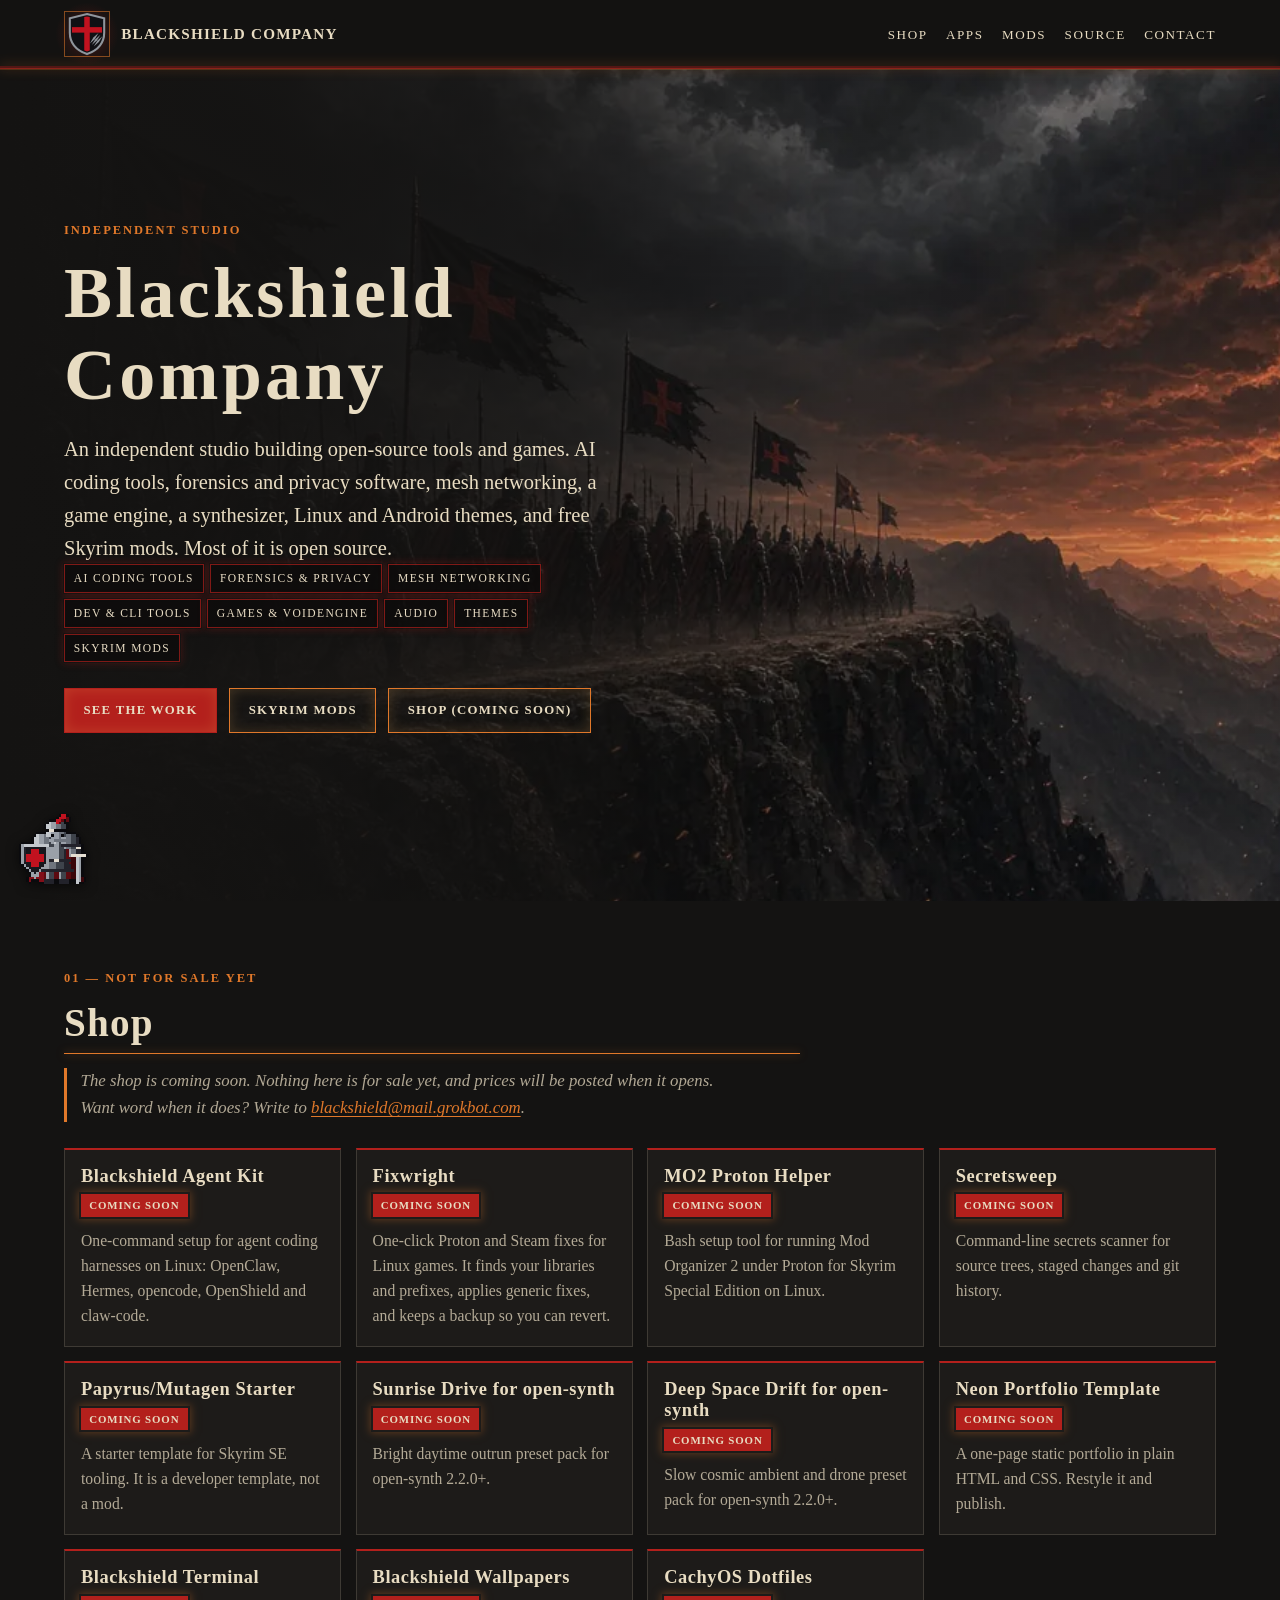
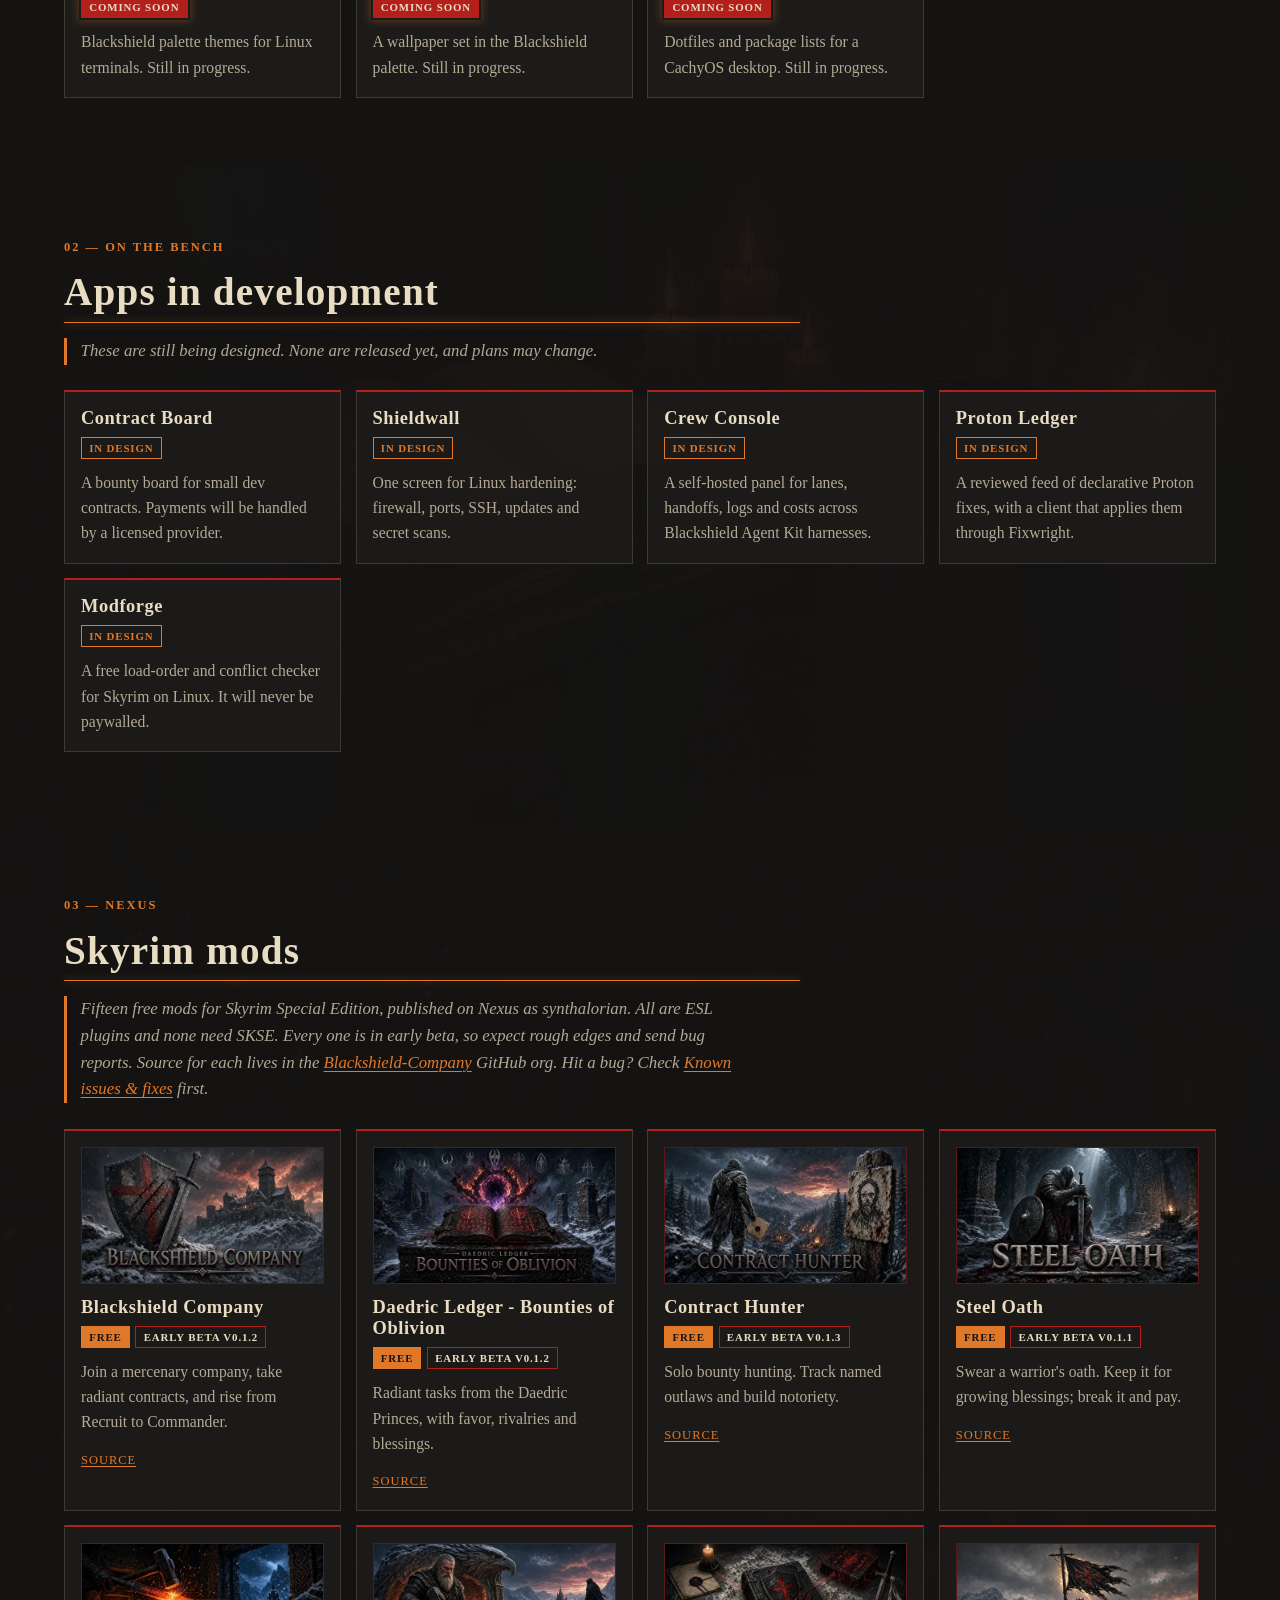
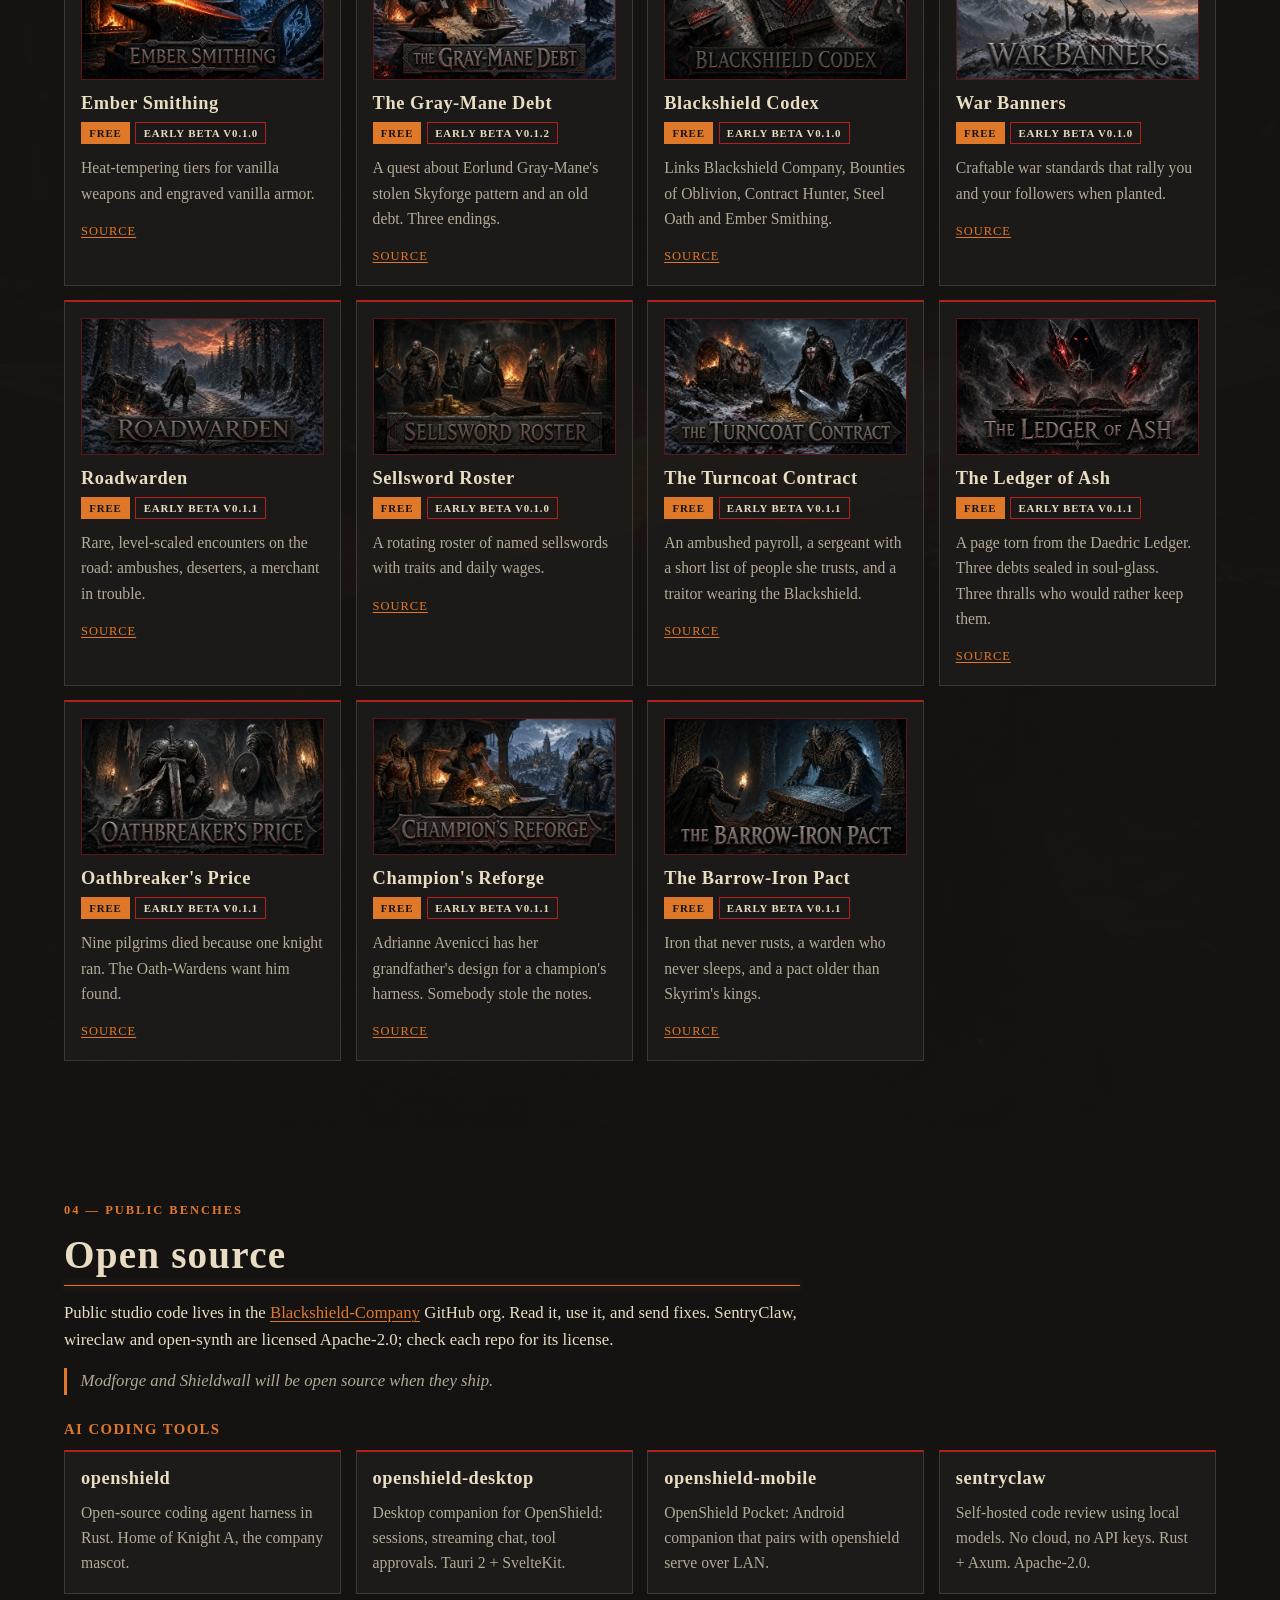
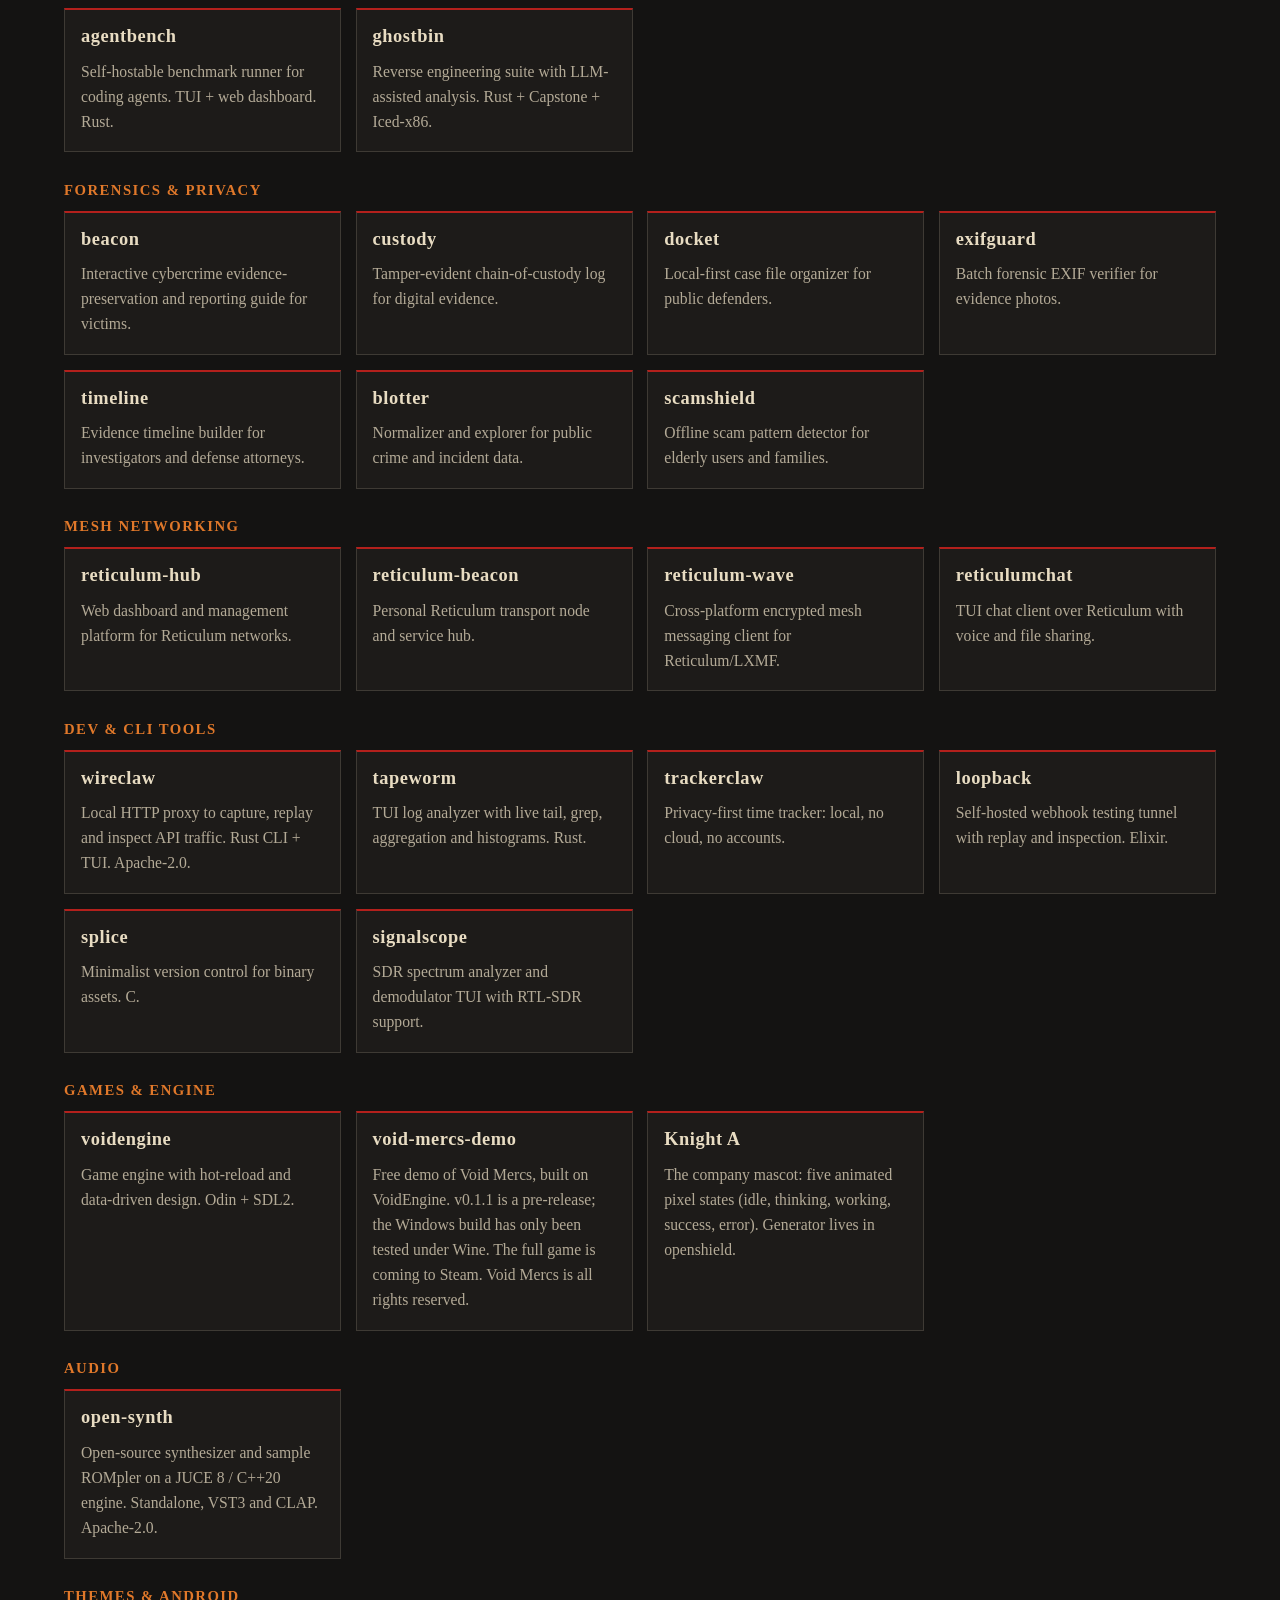
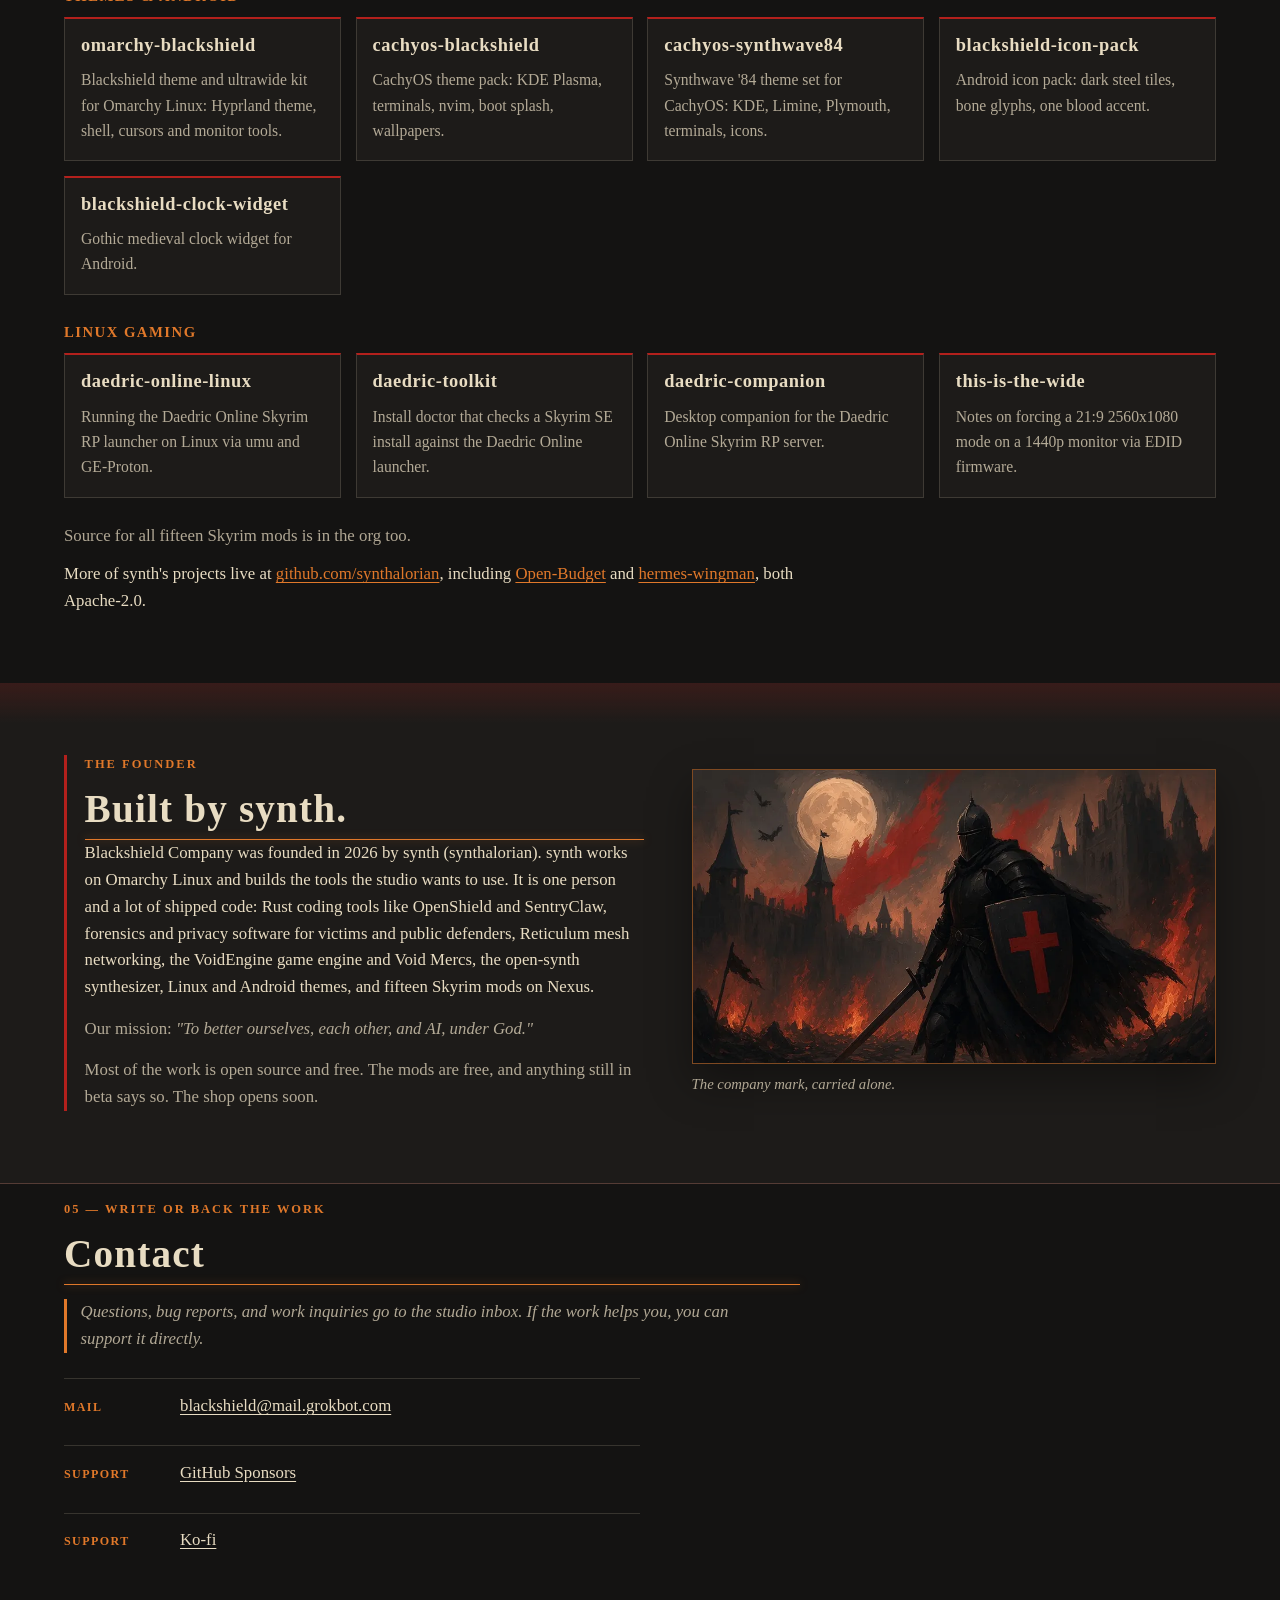
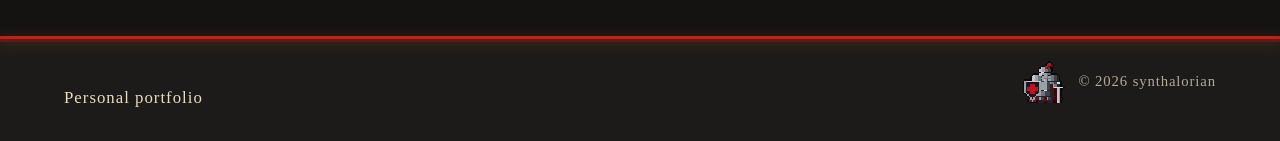
==== commit 1994813c: "Header: official Blackshield logo; hero: march cover art" ====
--- a/index.html
+++ b/index.html
@@ -19,7 +19,7 @@
   <header class="site-nav">
     <div class="nav-inner">
       <a class="brand" href="#top">
-        <span class="crest"><img src="assets/img/crest.webp" alt="Blackshield Company crest, a black shield with a red cross" width="512" height="512"></span>
+        <span class="crest"><img src="assets/img/logo.svg" alt="Blackshield Company logo: a black shield with a red cross and three claw marks" width="46" height="46"></span>
         <span class="brand-name">Blackshield Company</span>
       </a>
       <nav class="nav-links" aria-label="Primary">
@@ -37,7 +37,7 @@
     <!-- ===== SECTION: HERO (final copy) ===== -->
     <section class="hero reveal" aria-labelledby="hero-title">
       <div class="hero-ken">
-        <img class="hero-bg" src="assets/img/hero-company.webp" alt="Knights in black plate with red-cross shields advance through fire toward a dark castle" width="1280" height="720">
+        <img class="hero-bg" src="assets/img/hero-march.webp" srcset="assets/img/hero-march-768.webp 768w, assets/img/hero-march.webp 1280w" sizes="100vw" alt="A column of knights in black plate and red cloaks marches along a cliff edge under red-cross banners at sunset" width="1280" height="720" fetchpriority="high" decoding="async">
       </div>
       <div class="hero-shade" aria-hidden="true"></div>
       <div class="embers" aria-hidden="true">
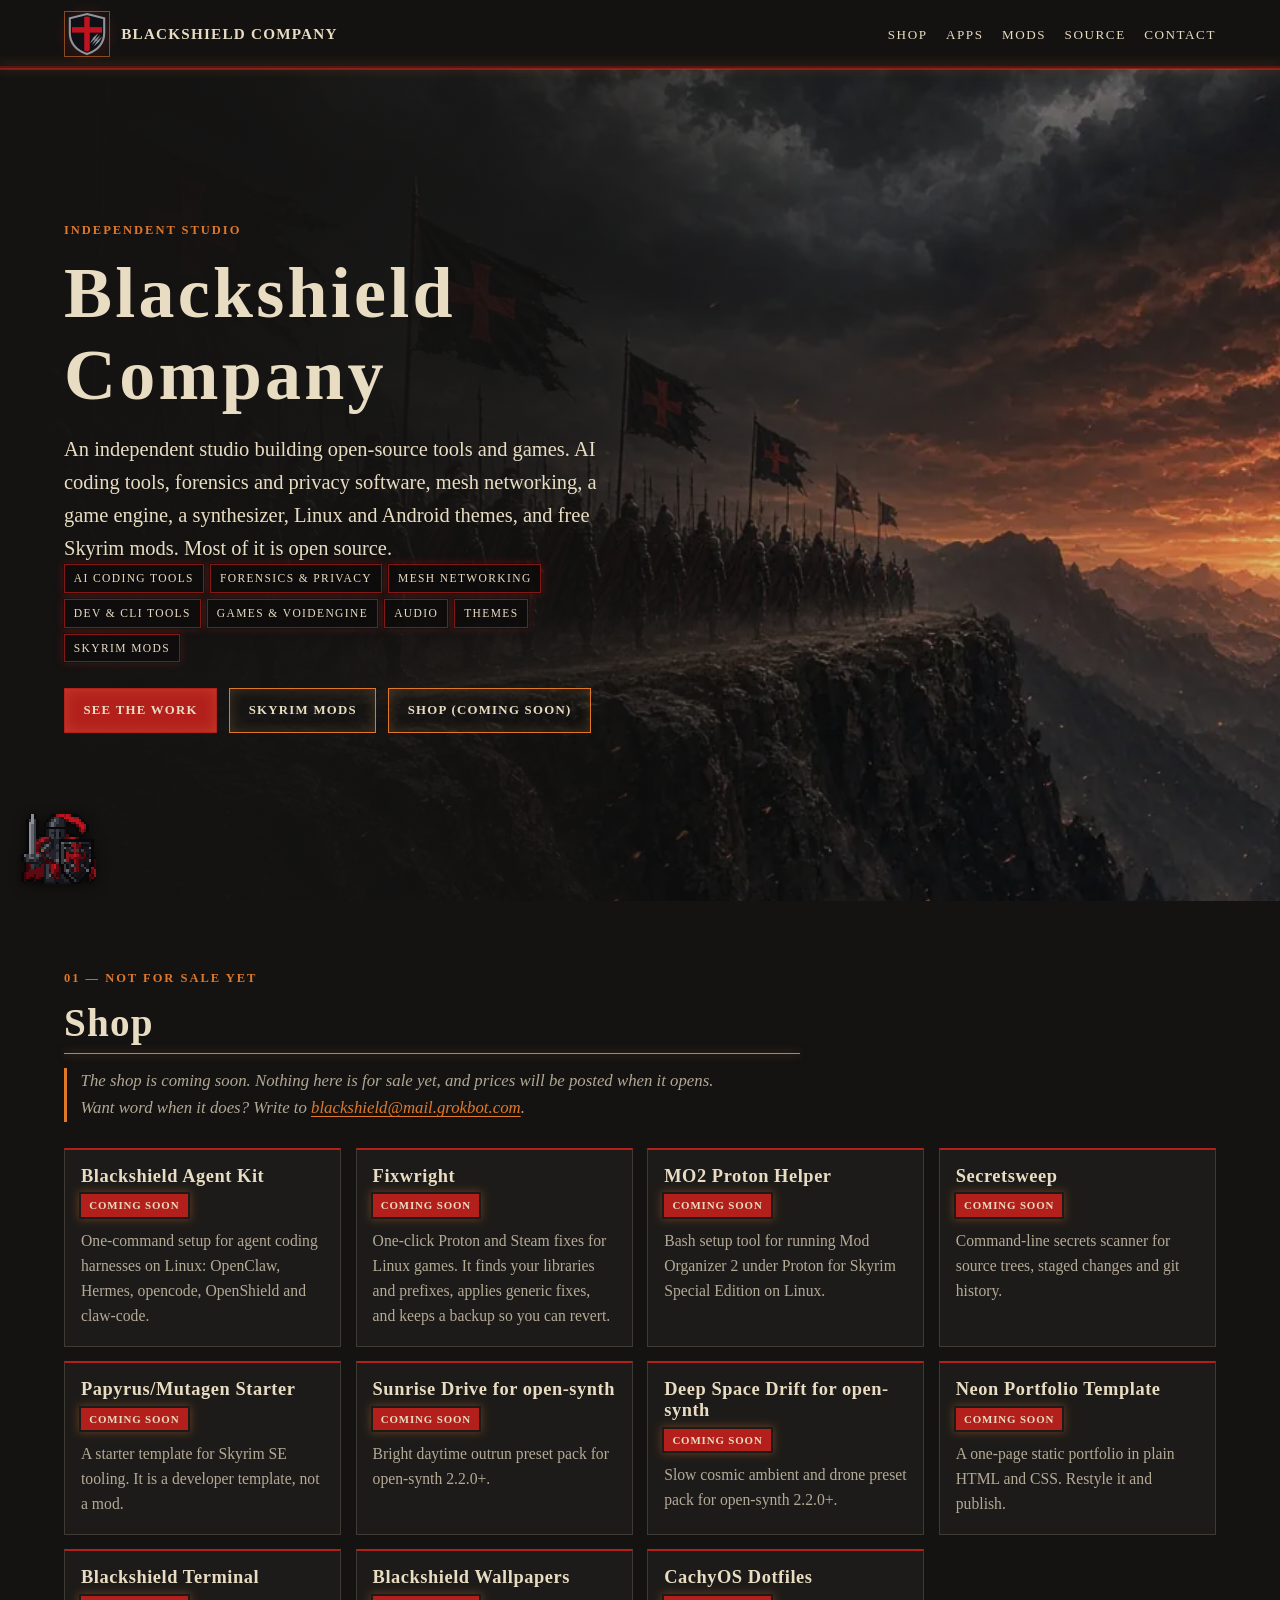
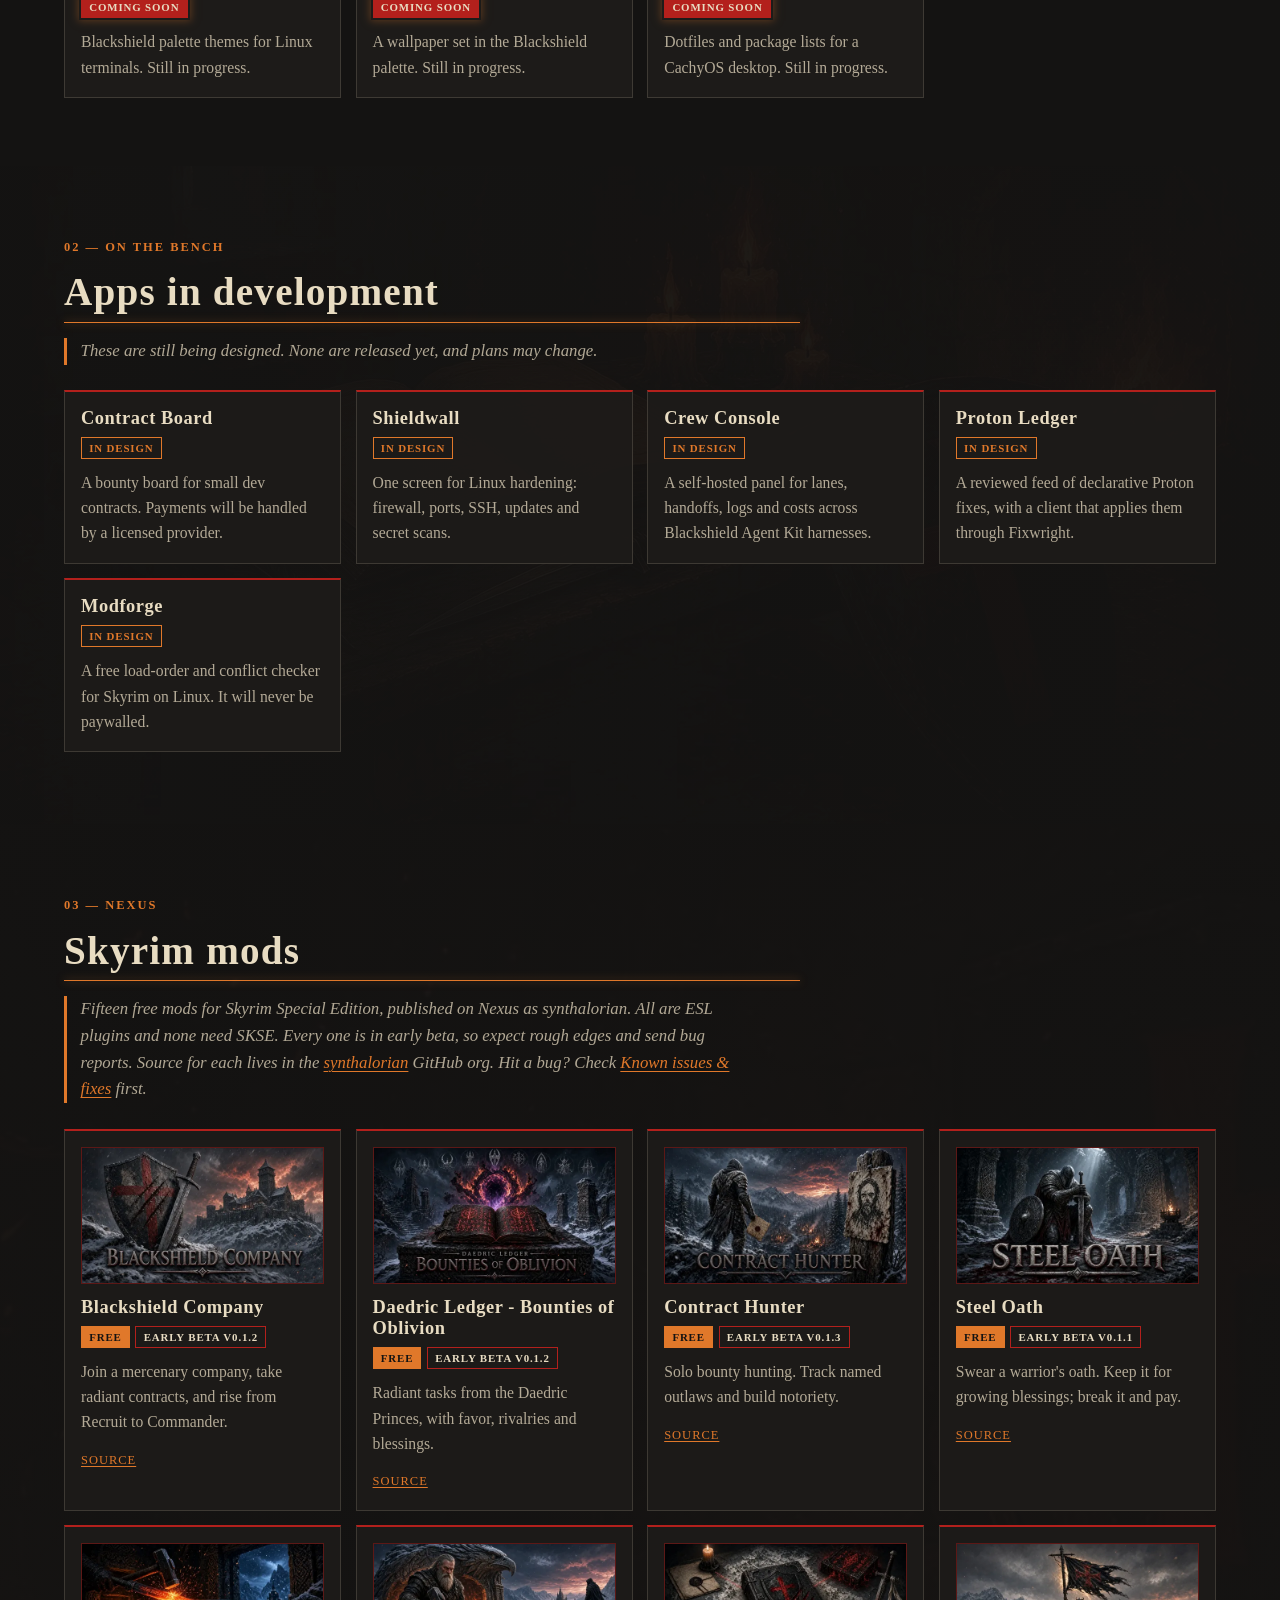
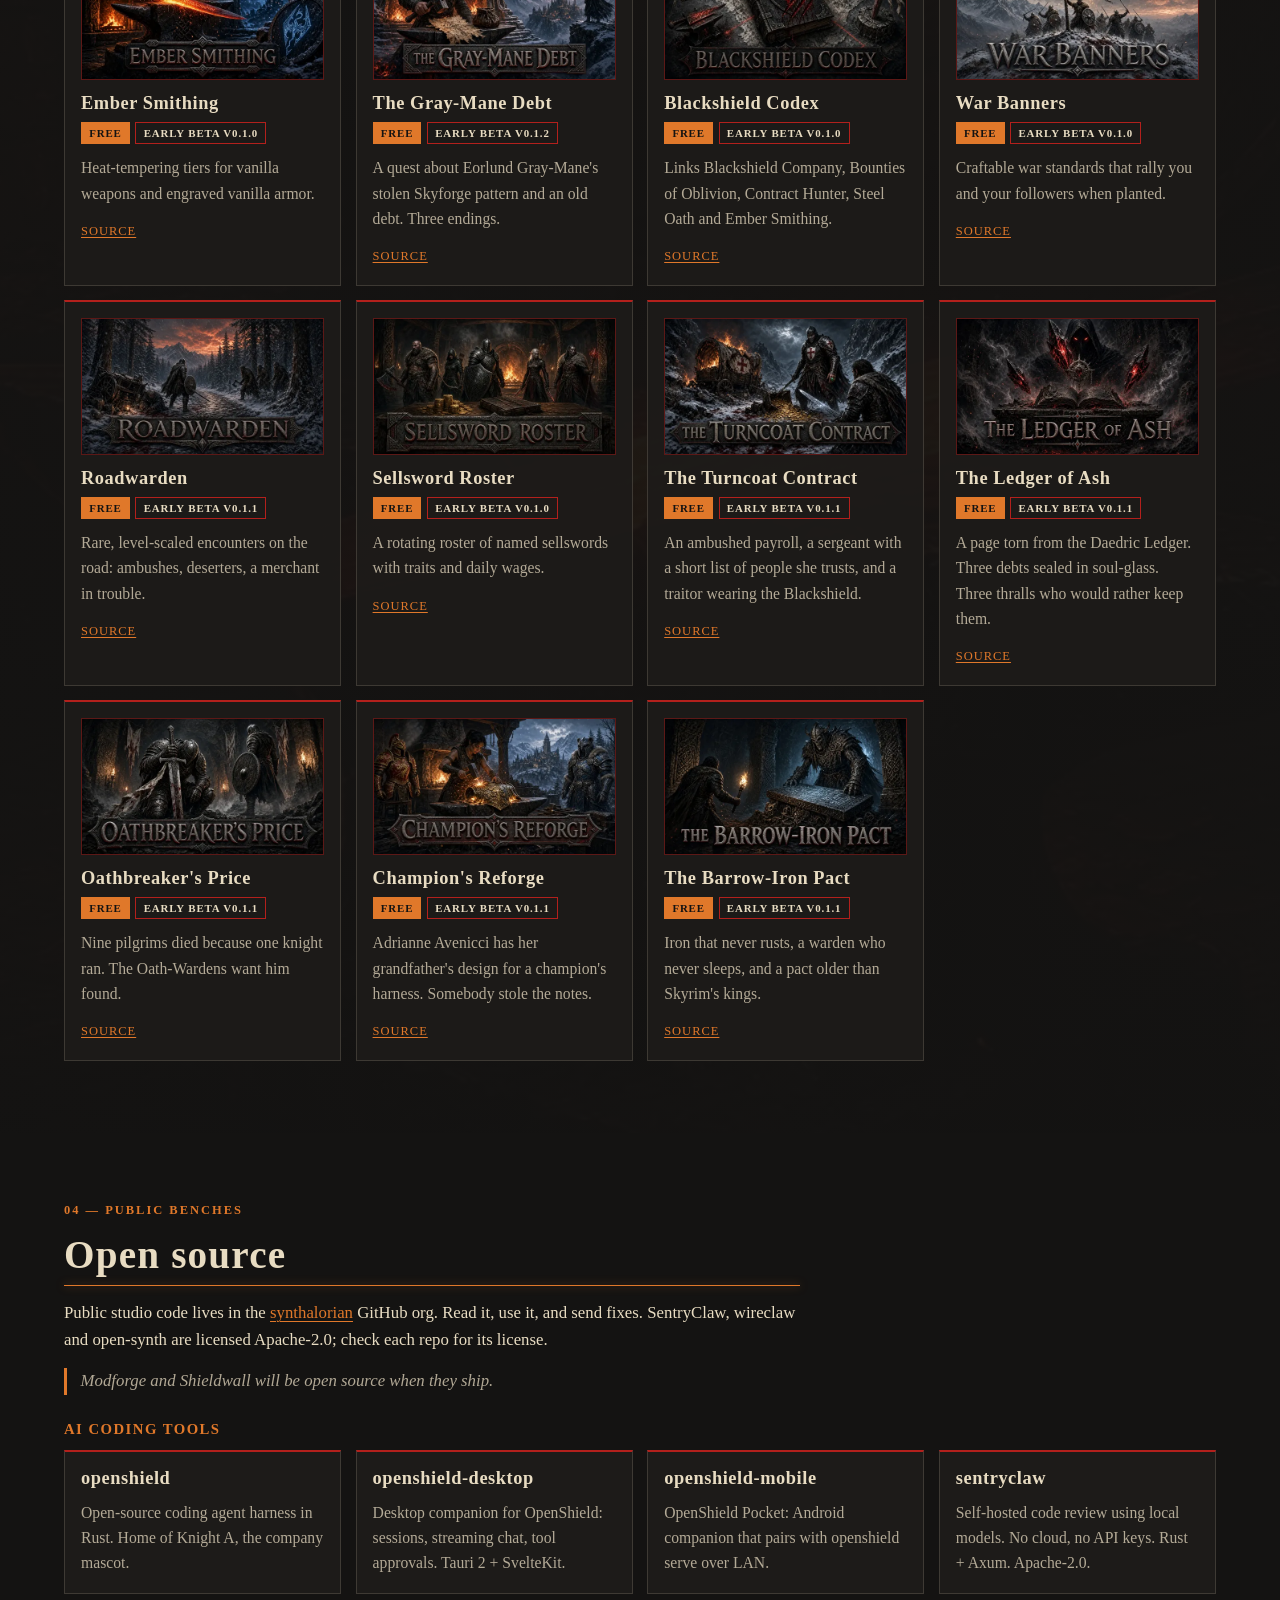
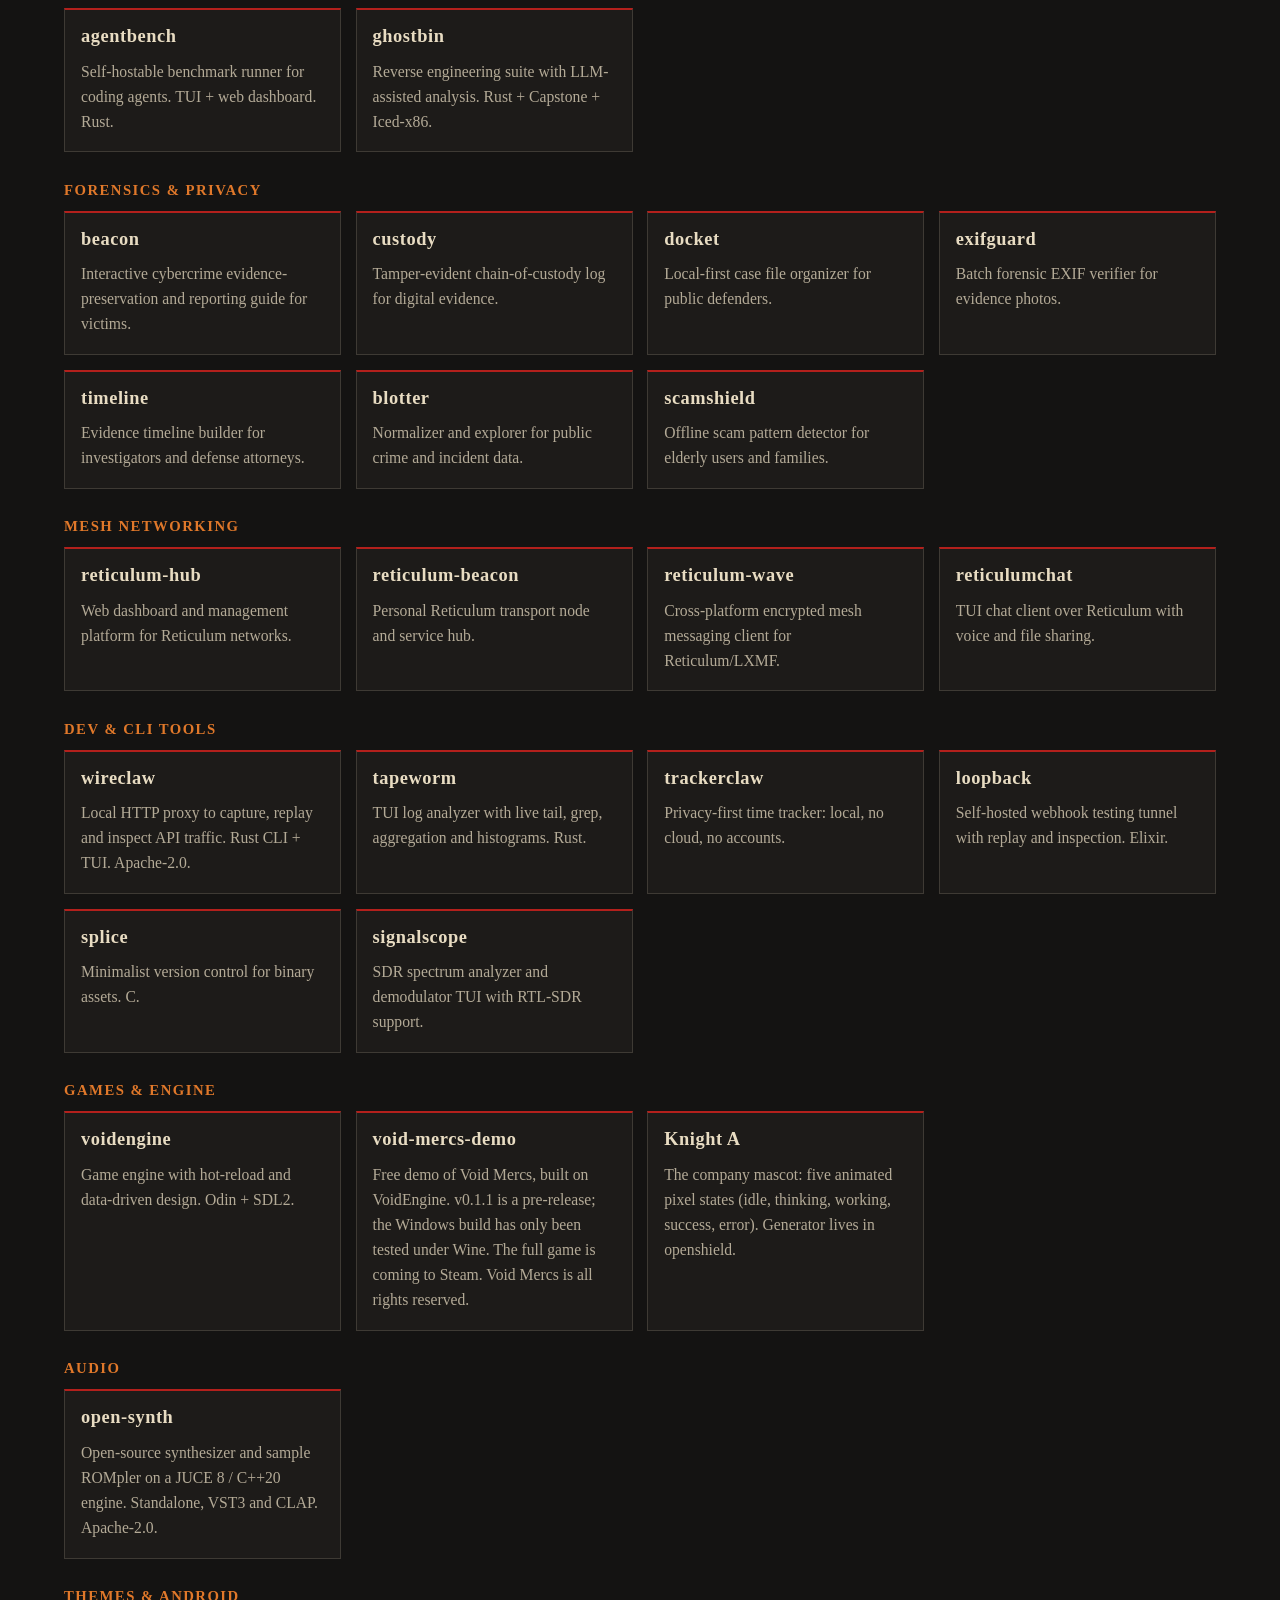
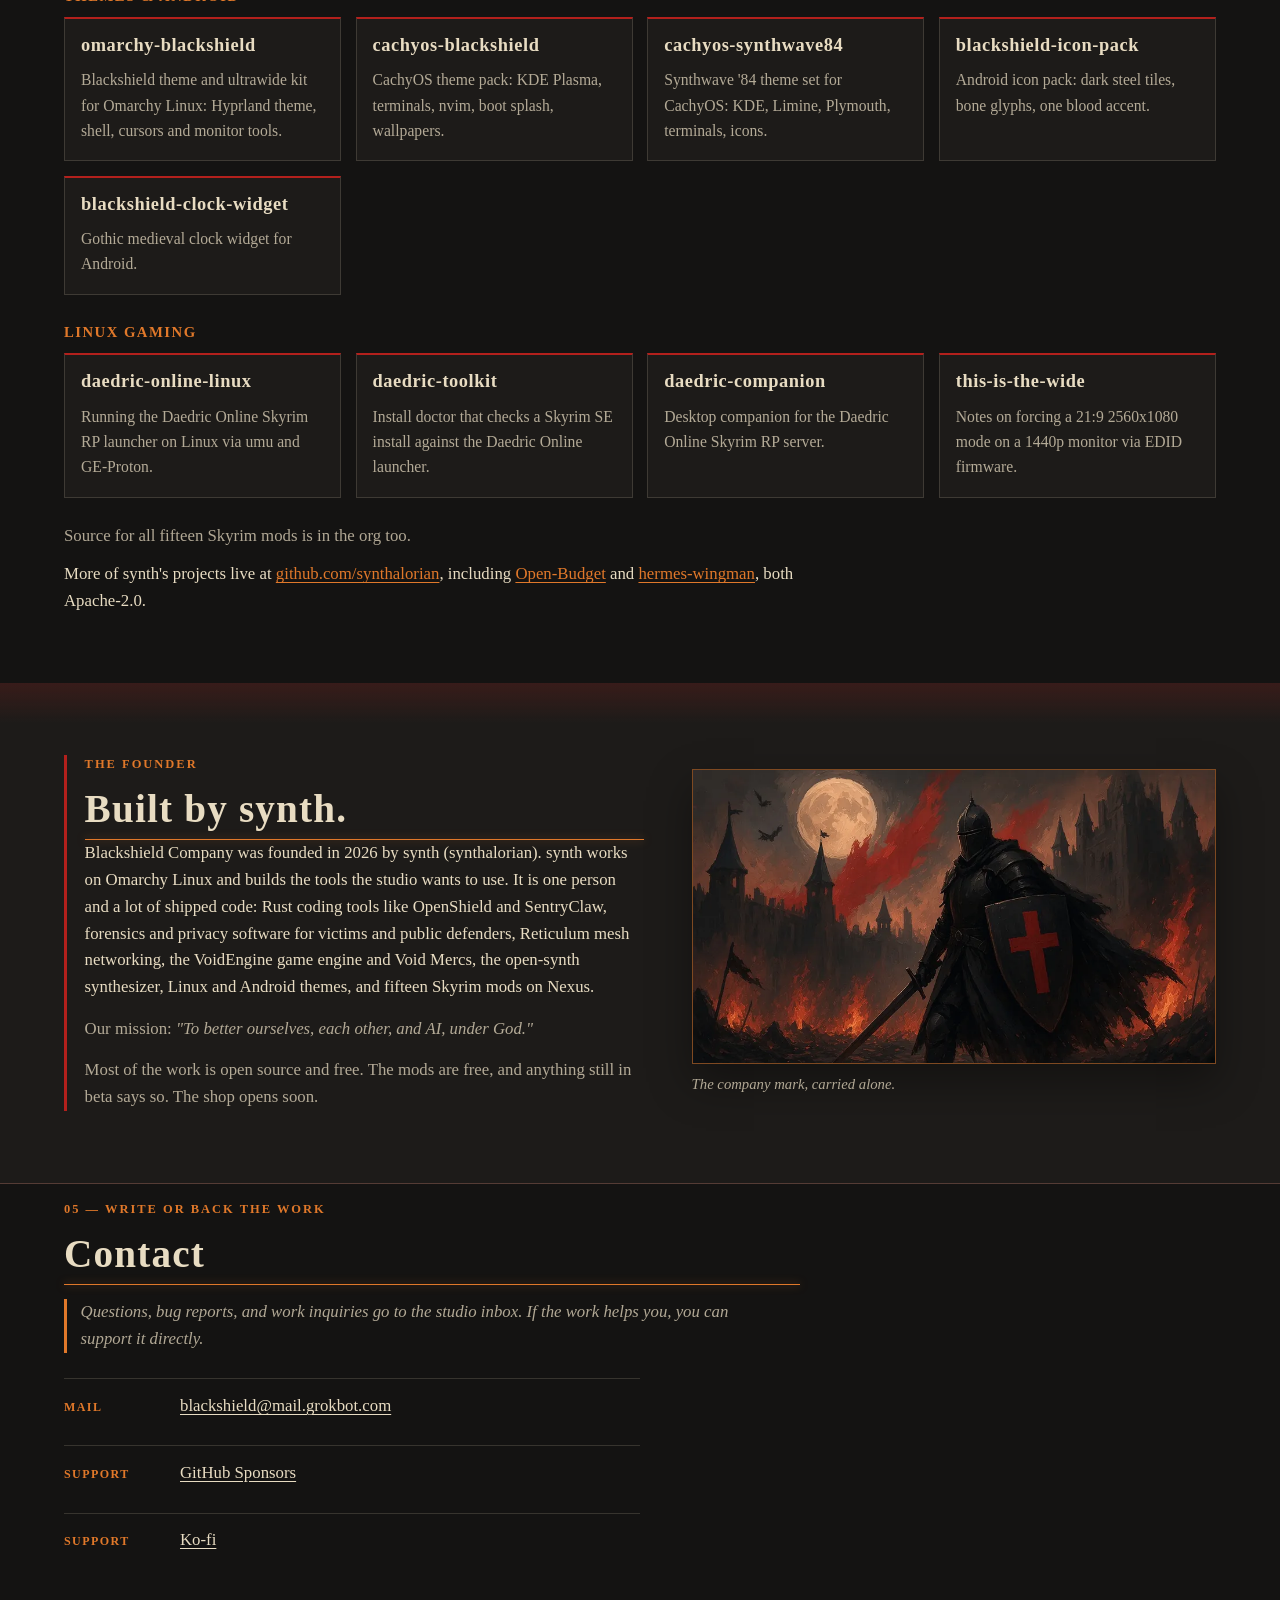
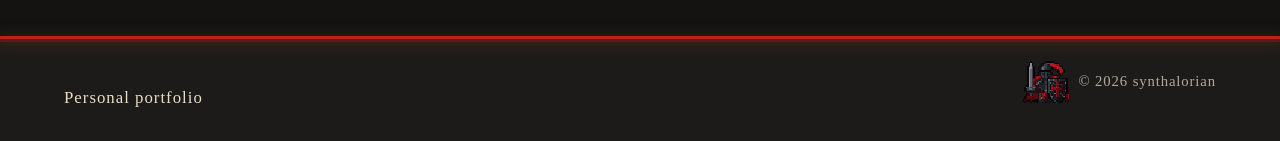
==== commit 74c7ef7b: "Point links at synthalorian after transfer from Blackshield-Company" ====
--- a/index.html
+++ b/index.html
@@ -222,7 +222,7 @@
         <div class="section-head">
           <p class="eyebrow">03 — Nexus</p>
           <h2 id="mods-title">Skyrim mods</h2>
-          <p class="note">Fifteen free mods for Skyrim Special Edition, published on Nexus as synthalorian. All are ESL plugins and none need SKSE. Every one is in early beta, so expect rough edges and send bug reports. Source for each lives in the <a href="https://github.com/Blackshield-Company">Blackshield-Company</a> GitHub org. Hit a bug? Check <a href="/mods/known-issues/">Known issues &amp; fixes</a> first.</p>
+          <p class="note">Fifteen free mods for Skyrim Special Edition, published on Nexus as synthalorian. All are ESL plugins and none need SKSE. Every one is in early beta, so expect rough edges and send bug reports. Source for each lives in the <a href="https://github.com/synthalorian">synthalorian</a> GitHub org. Hit a bug? Check <a href="/mods/known-issues/">Known issues &amp; fixes</a> first.</p>
         </div>
         <div class="grid">
           <article class="card card-solid reveal">
@@ -235,7 +235,7 @@
               </span>
             </div>
             <p>Join a mercenary company, take radiant contracts, and rise from Recruit to Commander.</p>
-            <p><a class="card-source" href="https://github.com/Blackshield-Company/blackshield-company">Source</a></p>
+            <p><a class="card-source" href="https://github.com/synthalorian/blackshield-company">Source</a></p>
           </article>
           <article class="card card-solid reveal">
             <figure class="mod-art"><img src="assets/img/mods/bounties-of-oblivion.webp" alt="Cover art for Daedric Ledger - Bounties of Oblivion, a Skyrim mod: radiant Daedric Prince tasks" width="600" height="338" loading="lazy" decoding="async"></figure>
@@ -247,7 +247,7 @@
               </span>
             </div>
             <p>Radiant tasks from the Daedric Princes, with favor, rivalries and blessings.</p>
-            <p><a class="card-source" href="https://github.com/Blackshield-Company/bounties-of-oblivion">Source</a></p>
+            <p><a class="card-source" href="https://github.com/synthalorian/bounties-of-oblivion">Source</a></p>
           </article>
           <article class="card card-solid reveal">
             <figure class="mod-art"><img src="assets/img/mods/contract-hunter.webp" alt="Cover art for Contract Hunter, a Skyrim mod: solo bounty hunting, named outlaws" width="600" height="338" loading="lazy" decoding="async"></figure>
@@ -259,7 +259,7 @@
               </span>
             </div>
             <p>Solo bounty hunting. Track named outlaws and build notoriety.</p>
-            <p><a class="card-source" href="https://github.com/Blackshield-Company/contract-hunter">Source</a></p>
+            <p><a class="card-source" href="https://github.com/synthalorian/contract-hunter">Source</a></p>
           </article>
           <article class="card card-solid reveal">
             <figure class="mod-art"><img src="assets/img/mods/steel-oath.webp" alt="Cover art for Steel Oath, a Skyrim mod: warrior's oaths and oathbreaker penalties" width="600" height="338" loading="lazy" decoding="async"></figure>
@@ -271,7 +271,7 @@
               </span>
             </div>
             <p>Swear a warrior's oath. Keep it for growing blessings; break it and pay.</p>
-            <p><a class="card-source" href="https://github.com/Blackshield-Company/steel-oath">Source</a></p>
+            <p><a class="card-source" href="https://github.com/synthalorian/steel-oath">Source</a></p>
           </article>
           <article class="card card-solid reveal">
             <figure class="mod-art"><img src="assets/img/mods/ember-smithing.webp" alt="Cover art for Ember Smithing, a Skyrim mod: heat-tempering tiers and engraved armor" width="600" height="338" loading="lazy" decoding="async"></figure>
@@ -283,7 +283,7 @@
               </span>
             </div>
             <p>Heat-tempering tiers for vanilla weapons and engraved vanilla armor.</p>
-            <p><a class="card-source" href="https://github.com/Blackshield-Company/ember-smithing">Source</a></p>
+            <p><a class="card-source" href="https://github.com/synthalorian/ember-smithing">Source</a></p>
           </article>
           <article class="card card-solid reveal">
             <figure class="mod-art"><img src="assets/img/mods/the-gray-mane-debt.webp" alt="Cover art for The Gray-Mane Debt, a Skyrim mod: Eorlund's stolen Skyforge pattern" width="600" height="338" loading="lazy" decoding="async"></figure>
@@ -295,7 +295,7 @@
               </span>
             </div>
             <p>A quest about Eorlund Gray-Mane's stolen Skyforge pattern and an old debt. Three endings.</p>
-            <p><a class="card-source" href="https://github.com/Blackshield-Company/the-gray-mane-debt">Source</a></p>
+            <p><a class="card-source" href="https://github.com/synthalorian/the-gray-mane-debt">Source</a></p>
           </article>
           <article class="card card-solid reveal">
             <figure class="mod-art"><img src="assets/img/mods/blackshield-codex.webp" alt="Cover art for Blackshield Codex, a Skyrim mod: an integration plugin linking the Blackshield mods" width="600" height="338" loading="lazy" decoding="async"></figure>
@@ -307,7 +307,7 @@
               </span>
             </div>
             <p>Links Blackshield Company, Bounties of Oblivion, Contract Hunter, Steel Oath and Ember Smithing.</p>
-            <p><a class="card-source" href="https://github.com/Blackshield-Company/blackshield-codex">Source</a></p>
+            <p><a class="card-source" href="https://github.com/synthalorian/blackshield-codex">Source</a></p>
           </article>
           <article class="card card-solid reveal">
             <figure class="mod-art"><img src="assets/img/mods/war-banners.webp" alt="Cover art for War Banners, a Skyrim mod: craftable war standards that rally followers" width="600" height="338" loading="lazy" decoding="async"></figure>
@@ -319,7 +319,7 @@
               </span>
             </div>
             <p>Craftable war standards that rally you and your followers when planted.</p>
-            <p><a class="card-source" href="https://github.com/Blackshield-Company/war-banners">Source</a></p>
+            <p><a class="card-source" href="https://github.com/synthalorian/war-banners">Source</a></p>
           </article>
           <article class="card card-solid reveal">
             <figure class="mod-art"><img src="assets/img/mods/roadwarden.webp" alt="Cover art for Roadwarden, a Skyrim mod: rare level-scaled road encounters" width="600" height="338" loading="lazy" decoding="async"></figure>
@@ -331,7 +331,7 @@
               </span>
             </div>
             <p>Rare, level-scaled encounters on the road: ambushes, deserters, a merchant in trouble.</p>
-            <p><a class="card-source" href="https://github.com/Blackshield-Company/roadwarden">Source</a></p>
+            <p><a class="card-source" href="https://github.com/synthalorian/roadwarden">Source</a></p>
           </article>
           <article class="card card-solid reveal">
             <figure class="mod-art"><img src="assets/img/mods/sellsword-roster.webp" alt="Cover art for Sellsword Roster, a Skyrim mod: rotating named sellswords with traits and wages" width="600" height="338" loading="lazy" decoding="async"></figure>
@@ -343,7 +343,7 @@
               </span>
             </div>
             <p>A rotating roster of named sellswords with traits and daily wages.</p>
-            <p><a class="card-source" href="https://github.com/Blackshield-Company/sellsword-roster">Source</a></p>
+            <p><a class="card-source" href="https://github.com/synthalorian/sellsword-roster">Source</a></p>
           </article>
           <article class="card card-solid reveal">
             <figure class="mod-art"><img src="assets/img/mods/the-turncoat-contract.webp" alt="Cover art for The Turncoat Contract, a Skyrim mod: an ambushed payroll and a traitor wearing the Blackshield" width="600" height="338" loading="lazy" decoding="async"></figure>
@@ -355,7 +355,7 @@
               </span>
             </div>
             <p>An ambushed payroll, a sergeant with a short list of people she trusts, and a traitor wearing the Blackshield.</p>
-            <p><a class="card-source" href="https://github.com/Blackshield-Company/the-turncoat-contract">Source</a></p>
+            <p><a class="card-source" href="https://github.com/synthalorian/the-turncoat-contract">Source</a></p>
           </article>
           <article class="card card-solid reveal">
             <figure class="mod-art"><img src="assets/img/mods/the-ledger-of-ash.webp" alt="Cover art for The Ledger of Ash, a Skyrim mod: three debts sealed in soul-glass" width="600" height="338" loading="lazy" decoding="async"></figure>
@@ -367,7 +367,7 @@
               </span>
             </div>
             <p>A page torn from the Daedric Ledger. Three debts sealed in soul-glass. Three thralls who would rather keep them.</p>
-            <p><a class="card-source" href="https://github.com/Blackshield-Company/the-ledger-of-ash">Source</a></p>
+            <p><a class="card-source" href="https://github.com/synthalorian/the-ledger-of-ash">Source</a></p>
           </article>
           <article class="card card-solid reveal">
             <figure class="mod-art"><img src="assets/img/mods/oathbreakers-price.webp" alt="Cover art for Oathbreaker's Price, a Skyrim mod: nine pilgrims died because one knight ran" width="600" height="338" loading="lazy" decoding="async"></figure>
@@ -379,7 +379,7 @@
               </span>
             </div>
             <p>Nine pilgrims died because one knight ran. The Oath-Wardens want him found.</p>
-            <p><a class="card-source" href="https://github.com/Blackshield-Company/oathbreakers-price">Source</a></p>
+            <p><a class="card-source" href="https://github.com/synthalorian/oathbreakers-price">Source</a></p>
           </article>
           <article class="card card-solid reveal">
             <figure class="mod-art"><img src="assets/img/mods/champions-reforge.webp" alt="Cover art for Champion's Reforge, a Skyrim mod: a stolen design for a champion's harness" width="600" height="338" loading="lazy" decoding="async"></figure>
@@ -391,7 +391,7 @@
               </span>
             </div>
             <p>Adrianne Avenicci has her grandfather's design for a champion's harness. Somebody stole the notes.</p>
-            <p><a class="card-source" href="https://github.com/Blackshield-Company/champions-reforge">Source</a></p>
+            <p><a class="card-source" href="https://github.com/synthalorian/champions-reforge">Source</a></p>
           </article>
           <article class="card card-solid reveal">
             <figure class="mod-art"><img src="assets/img/mods/barrow-iron-pact.webp" alt="Cover art for The Barrow-Iron Pact, a Skyrim mod: iron that never rusts and a pact older than Skyrim's kings" width="600" height="338" loading="lazy" decoding="async"></figure>
@@ -403,7 +403,7 @@
               </span>
             </div>
             <p>Iron that never rusts, a warden who never sleeps, and a pact older than Skyrim's kings.</p>
-            <p><a class="card-source" href="https://github.com/Blackshield-Company/barrow-iron-pact">Source</a></p>
+            <p><a class="card-source" href="https://github.com/synthalorian/barrow-iron-pact">Source</a></p>
           </article>
         </div>
       </div>
@@ -416,34 +416,34 @@
         <div class="section-head">
           <p class="eyebrow">04 — Public benches</p>
           <h2 id="source-title">Open source</h2>
-          <p class="source-intro">Public studio code lives in the <a href="https://github.com/Blackshield-Company">Blackshield-Company</a> GitHub org. Read it, use it, and send fixes. SentryClaw, wireclaw and open-synth are licensed Apache-2.0; check each repo for its license.</p>
+          <p class="source-intro">Public studio code lives in the <a href="https://github.com/synthalorian">synthalorian</a> GitHub org. Read it, use it, and send fixes. SentryClaw, wireclaw and open-synth are licensed Apache-2.0; check each repo for its license.</p>
           <p class="note">Modforge and Shieldwall will be open source when they ship.</p>
         </div>
         <div class="source-group">
           <h3>AI coding tools</h3>
           <div class="grid">
             <article class="card card-openshield reveal">
-              <h3><a href="https://github.com/Blackshield-Company/openshield">openshield</a></h3>
+              <h3><a href="https://github.com/synthalorian/openshield">openshield</a></h3>
               <p>Open-source coding agent harness in Rust. Home of Knight A, the company mascot.</p>
             </article>
             <article class="card reveal">
-              <h3><a href="https://github.com/Blackshield-Company/openshield-desktop">openshield-desktop</a></h3>
+              <h3><a href="https://github.com/synthalorian/openshield-desktop">openshield-desktop</a></h3>
               <p>Desktop companion for OpenShield: sessions, streaming chat, tool approvals. Tauri 2 + SvelteKit.</p>
             </article>
             <article class="card reveal">
-              <h3><a href="https://github.com/Blackshield-Company/openshield-mobile">openshield-mobile</a></h3>
+              <h3><a href="https://github.com/synthalorian/openshield-mobile">openshield-mobile</a></h3>
               <p>OpenShield Pocket: Android companion that pairs with openshield serve over LAN.</p>
             </article>
             <article class="card reveal">
-              <h3><a href="https://github.com/Blackshield-Company/sentryclaw">sentryclaw</a></h3>
+              <h3><a href="https://github.com/synthalorian/sentryclaw">sentryclaw</a></h3>
               <p>Self-hosted code review using local models. No cloud, no API keys. Rust + Axum. Apache-2.0.</p>
             </article>
             <article class="card reveal">
-              <h3><a href="https://github.com/Blackshield-Company/agentbench">agentbench</a></h3>
+              <h3><a href="https://github.com/synthalorian/agentbench">agentbench</a></h3>
               <p>Self-hostable benchmark runner for coding agents. TUI + web dashboard. Rust.</p>
             </article>
             <article class="card reveal">
-              <h3><a href="https://github.com/Blackshield-Company/ghostbin">ghostbin</a></h3>
+              <h3><a href="https://github.com/synthalorian/ghostbin">ghostbin</a></h3>
               <p>Reverse engineering suite with LLM-assisted analysis. Rust + Capstone + Iced-x86.</p>
             </article>
           </div>
@@ -452,31 +452,31 @@
           <h3>Forensics &amp; privacy</h3>
           <div class="grid">
             <article class="card reveal">
-              <h3><a href="https://github.com/Blackshield-Company/beacon">beacon</a></h3>
+              <h3><a href="https://github.com/synthalorian/beacon">beacon</a></h3>
               <p>Interactive cybercrime evidence-preservation and reporting guide for victims.</p>
             </article>
             <article class="card reveal">
-              <h3><a href="https://github.com/Blackshield-Company/custody">custody</a></h3>
+              <h3><a href="https://github.com/synthalorian/custody">custody</a></h3>
               <p>Tamper-evident chain-of-custody log for digital evidence.</p>
             </article>
             <article class="card reveal">
-              <h3><a href="https://github.com/Blackshield-Company/docket">docket</a></h3>
+              <h3><a href="https://github.com/synthalorian/docket">docket</a></h3>
               <p>Local-first case file organizer for public defenders.</p>
             </article>
             <article class="card reveal">
-              <h3><a href="https://github.com/Blackshield-Company/exifguard">exifguard</a></h3>
+              <h3><a href="https://github.com/synthalorian/exifguard">exifguard</a></h3>
               <p>Batch forensic EXIF verifier for evidence photos.</p>
             </article>
             <article class="card reveal">
-              <h3><a href="https://github.com/Blackshield-Company/timeline">timeline</a></h3>
+              <h3><a href="https://github.com/synthalorian/timeline">timeline</a></h3>
               <p>Evidence timeline builder for investigators and defense attorneys.</p>
             </article>
             <article class="card reveal">
-              <h3><a href="https://github.com/Blackshield-Company/blotter">blotter</a></h3>
+              <h3><a href="https://github.com/synthalorian/blotter">blotter</a></h3>
               <p>Normalizer and explorer for public crime and incident data.</p>
             </article>
             <article class="card reveal">
-              <h3><a href="https://github.com/Blackshield-Company/scamshield">scamshield</a></h3>
+              <h3><a href="https://github.com/synthalorian/scamshield">scamshield</a></h3>
               <p>Offline scam pattern detector for elderly users and families.</p>
             </article>
           </div>
@@ -485,19 +485,19 @@
           <h3>Mesh networking</h3>
           <div class="grid">
             <article class="card reveal">
-              <h3><a href="https://github.com/Blackshield-Company/reticulum-hub">reticulum-hub</a></h3>
+              <h3><a href="https://github.com/synthalorian/reticulum-hub">reticulum-hub</a></h3>
               <p>Web dashboard and management platform for Reticulum networks.</p>
             </article>
             <article class="card reveal">
-              <h3><a href="https://github.com/Blackshield-Company/reticulum-beacon">reticulum-beacon</a></h3>
+              <h3><a href="https://github.com/synthalorian/reticulum-beacon">reticulum-beacon</a></h3>
               <p>Personal Reticulum transport node and service hub.</p>
             </article>
             <article class="card reveal">
-              <h3><a href="https://github.com/Blackshield-Company/reticulum-wave">reticulum-wave</a></h3>
+              <h3><a href="https://github.com/synthalorian/reticulum-wave">reticulum-wave</a></h3>
               <p>Cross-platform encrypted mesh messaging client for Reticulum/LXMF.</p>
             </article>
             <article class="card reveal">
-              <h3><a href="https://github.com/Blackshield-Company/reticulumchat">reticulumchat</a></h3>
+              <h3><a href="https://github.com/synthalorian/reticulumchat">reticulumchat</a></h3>
               <p>TUI chat client over Reticulum with voice and file sharing.</p>
             </article>
           </div>
@@ -506,27 +506,27 @@
           <h3>Dev &amp; CLI tools</h3>
           <div class="grid">
             <article class="card reveal">
-              <h3><a href="https://github.com/Blackshield-Company/wireclaw">wireclaw</a></h3>
+              <h3><a href="https://github.com/synthalorian/wireclaw">wireclaw</a></h3>
               <p>Local HTTP proxy to capture, replay and inspect API traffic. Rust CLI + TUI. Apache-2.0.</p>
             </article>
             <article class="card reveal">
-              <h3><a href="https://github.com/Blackshield-Company/tapeworm">tapeworm</a></h3>
+              <h3><a href="https://github.com/synthalorian/tapeworm">tapeworm</a></h3>
               <p>TUI log analyzer with live tail, grep, aggregation and histograms. Rust.</p>
             </article>
             <article class="card reveal">
-              <h3><a href="https://github.com/Blackshield-Company/trackerclaw">trackerclaw</a></h3>
+              <h3><a href="https://github.com/synthalorian/trackerclaw">trackerclaw</a></h3>
               <p>Privacy-first time tracker: local, no cloud, no accounts.</p>
             </article>
             <article class="card reveal">
-              <h3><a href="https://github.com/Blackshield-Company/loopback">loopback</a></h3>
+              <h3><a href="https://github.com/synthalorian/loopback">loopback</a></h3>
               <p>Self-hosted webhook testing tunnel with replay and inspection. Elixir.</p>
             </article>
             <article class="card reveal">
-              <h3><a href="https://github.com/Blackshield-Company/splice">splice</a></h3>
+              <h3><a href="https://github.com/synthalorian/splice">splice</a></h3>
               <p>Minimalist version control for binary assets. C.</p>
             </article>
             <article class="card reveal">
-              <h3><a href="https://github.com/Blackshield-Company/signalscope">signalscope</a></h3>
+              <h3><a href="https://github.com/synthalorian/signalscope">signalscope</a></h3>
               <p>SDR spectrum analyzer and demodulator TUI with RTL-SDR support.</p>
             </article>
           </div>
@@ -535,15 +535,15 @@
           <h3>Games &amp; engine</h3>
           <div class="grid">
             <article class="card reveal">
-              <h3><a href="https://github.com/Blackshield-Company/voidengine">voidengine</a></h3>
+              <h3><a href="https://github.com/synthalorian/voidengine">voidengine</a></h3>
               <p>Game engine with hot-reload and data-driven design. Odin + SDL2.</p>
             </article>
             <article class="card reveal">
-              <h3><a href="https://github.com/Blackshield-Company/void-mercs-demo">void-mercs-demo</a></h3>
+              <h3><a href="https://github.com/synthalorian/void-mercs-demo">void-mercs-demo</a></h3>
               <p>Free demo of Void Mercs, built on VoidEngine. v0.1.1 is a pre-release; the Windows build has only been tested under Wine. The full game is coming to Steam. Void Mercs is all rights reserved.</p>
             </article>
             <article class="card reveal">
-              <h3><a href="https://github.com/Blackshield-Company/openshield/blob/main/scripts/knight-sprite.py">Knight A</a></h3>
+              <h3><a href="https://github.com/synthalorian/openshield/blob/main/scripts/knight-sprite.py">Knight A</a></h3>
               <p>The company mascot: five animated pixel states (idle, thinking, working, success, error). Generator lives in openshield.</p>
             </article>
           </div>
@@ -552,7 +552,7 @@
           <h3>Audio</h3>
           <div class="grid">
             <article class="card reveal">
-              <h3><a href="https://github.com/Blackshield-Company/open-synth">open-synth</a></h3>
+              <h3><a href="https://github.com/synthalorian/open-synth">open-synth</a></h3>
               <p>Open-source synthesizer and sample ROMpler on a JUCE 8 / C++20 engine. Standalone, VST3 and CLAP. Apache-2.0.</p>
             </article>
           </div>
@@ -561,23 +561,23 @@
           <h3>Themes &amp; Android</h3>
           <div class="grid">
             <article class="card reveal">
-              <h3><a href="https://github.com/Blackshield-Company/omarchy-blackshield">omarchy-blackshield</a></h3>
+              <h3><a href="https://github.com/synthalorian/omarchy-blackshield">omarchy-blackshield</a></h3>
               <p>Blackshield theme and ultrawide kit for Omarchy Linux: Hyprland theme, shell, cursors and monitor tools.</p>
             </article>
             <article class="card reveal">
-              <h3><a href="https://github.com/Blackshield-Company/cachyos-blackshield">cachyos-blackshield</a></h3>
+              <h3><a href="https://github.com/synthalorian/cachyos-blackshield">cachyos-blackshield</a></h3>
               <p>CachyOS theme pack: KDE Plasma, terminals, nvim, boot splash, wallpapers.</p>
             </article>
             <article class="card reveal">
-              <h3><a href="https://github.com/Blackshield-Company/cachyos-synthwave84">cachyos-synthwave84</a></h3>
+              <h3><a href="https://github.com/synthalorian/cachyos-synthwave84">cachyos-synthwave84</a></h3>
               <p>Synthwave '84 theme set for CachyOS: KDE, Limine, Plymouth, terminals, icons.</p>
             </article>
             <article class="card reveal">
-              <h3><a href="https://github.com/Blackshield-Company/blackshield-icon-pack">blackshield-icon-pack</a></h3>
+              <h3><a href="https://github.com/synthalorian/blackshield-icon-pack">blackshield-icon-pack</a></h3>
               <p>Android icon pack: dark steel tiles, bone glyphs, one blood accent.</p>
             </article>
             <article class="card reveal">
-              <h3><a href="https://github.com/Blackshield-Company/blackshield-clock-widget">blackshield-clock-widget</a></h3>
+              <h3><a href="https://github.com/synthalorian/blackshield-clock-widget">blackshield-clock-widget</a></h3>
               <p>Gothic medieval clock widget for Android.</p>
             </article>
           </div>
@@ -586,19 +586,19 @@
           <h3>Linux gaming</h3>
           <div class="grid">
             <article class="card reveal">
-              <h3><a href="https://github.com/Blackshield-Company/daedric-online-linux">daedric-online-linux</a></h3>
+              <h3><a href="https://github.com/synthalorian/daedric-online-linux">daedric-online-linux</a></h3>
               <p>Running the Daedric Online Skyrim RP launcher on Linux via umu and GE-Proton.</p>
             </article>
             <article class="card reveal">
-              <h3><a href="https://github.com/Blackshield-Company/daedric-toolkit">daedric-toolkit</a></h3>
+              <h3><a href="https://github.com/synthalorian/daedric-toolkit">daedric-toolkit</a></h3>
               <p>Install doctor that checks a Skyrim SE install against the Daedric Online launcher.</p>
             </article>
             <article class="card reveal">
-              <h3><a href="https://github.com/Blackshield-Company/daedric-companion">daedric-companion</a></h3>
+              <h3><a href="https://github.com/synthalorian/daedric-companion">daedric-companion</a></h3>
               <p>Desktop companion for the Daedric Online Skyrim RP server.</p>
             </article>
             <article class="card reveal">
-              <h3><a href="https://github.com/Blackshield-Company/this-is-the-wide">this-is-the-wide</a></h3>
+              <h3><a href="https://github.com/synthalorian/this-is-the-wide">this-is-the-wide</a></h3>
               <p>Notes on forcing a 21:9 2560x1080 mode on a 1440p monitor via EDID firmware.</p>
             </article>
           </div>
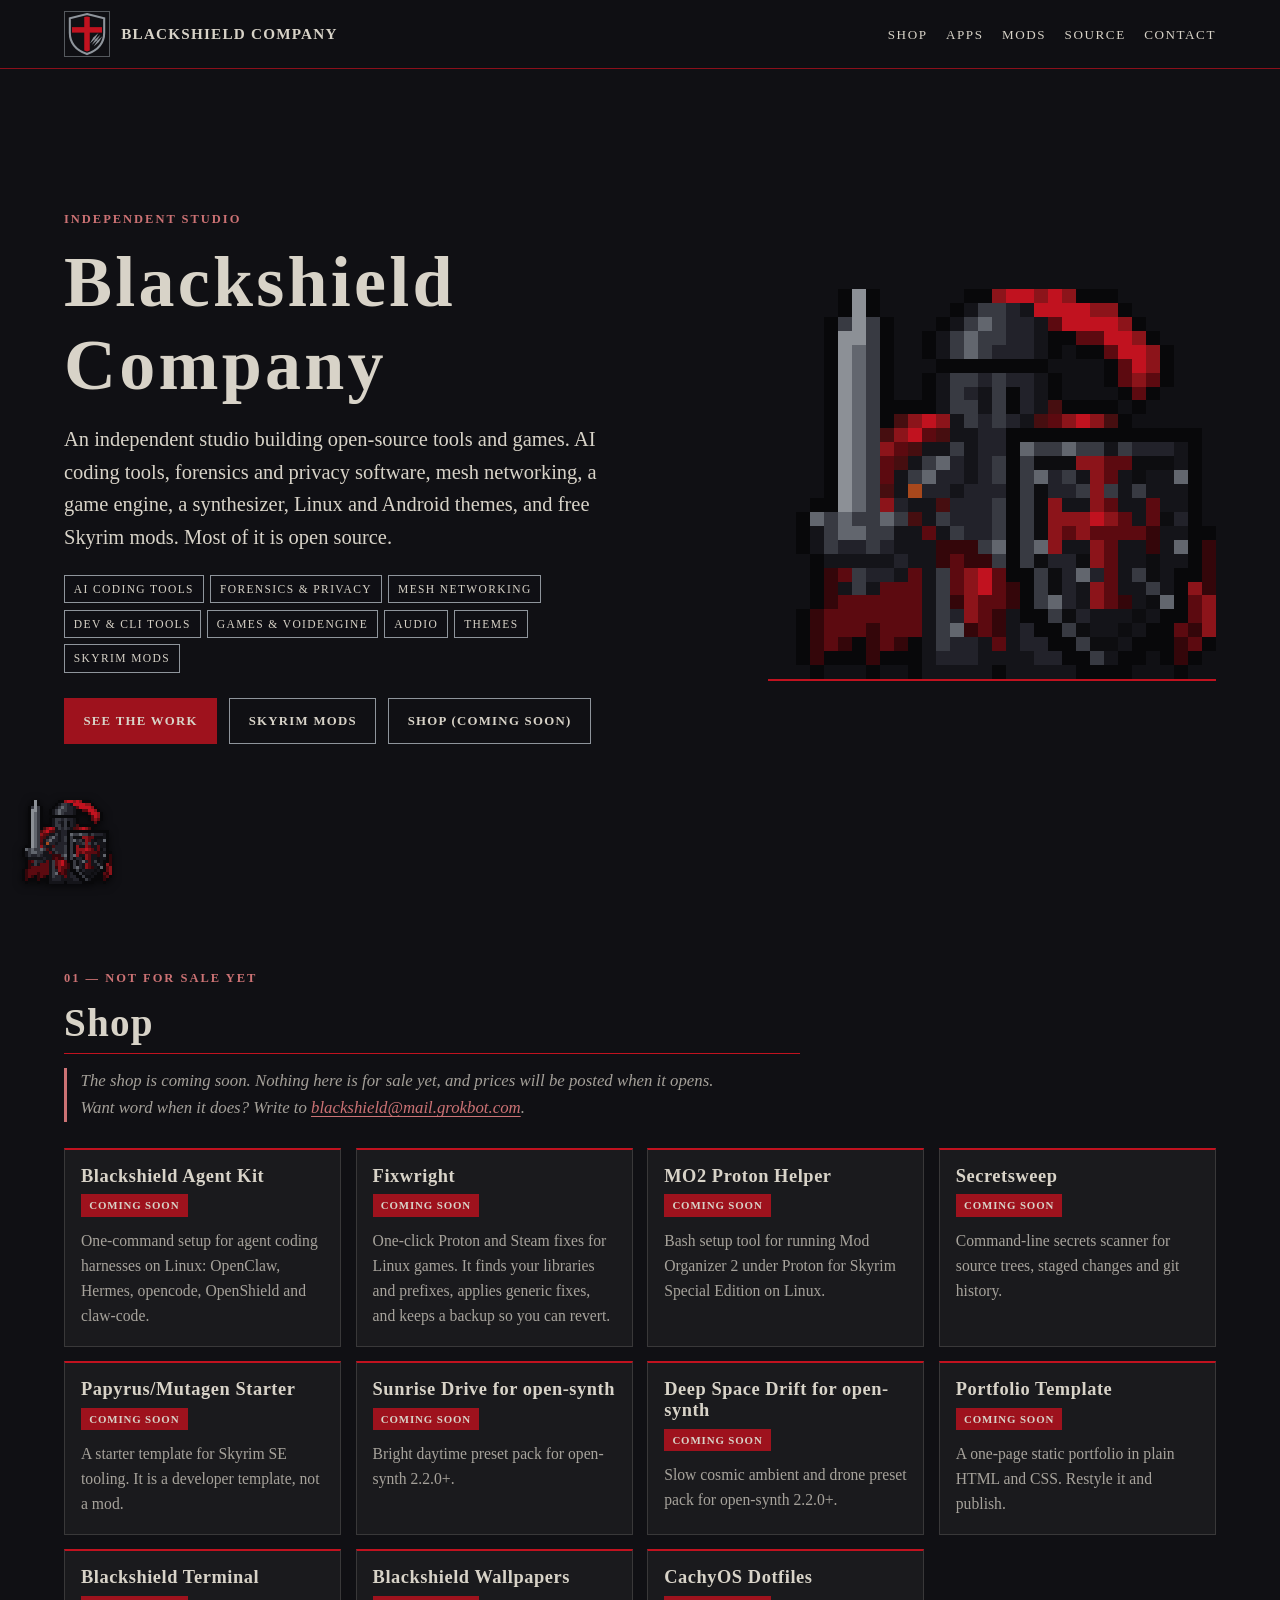
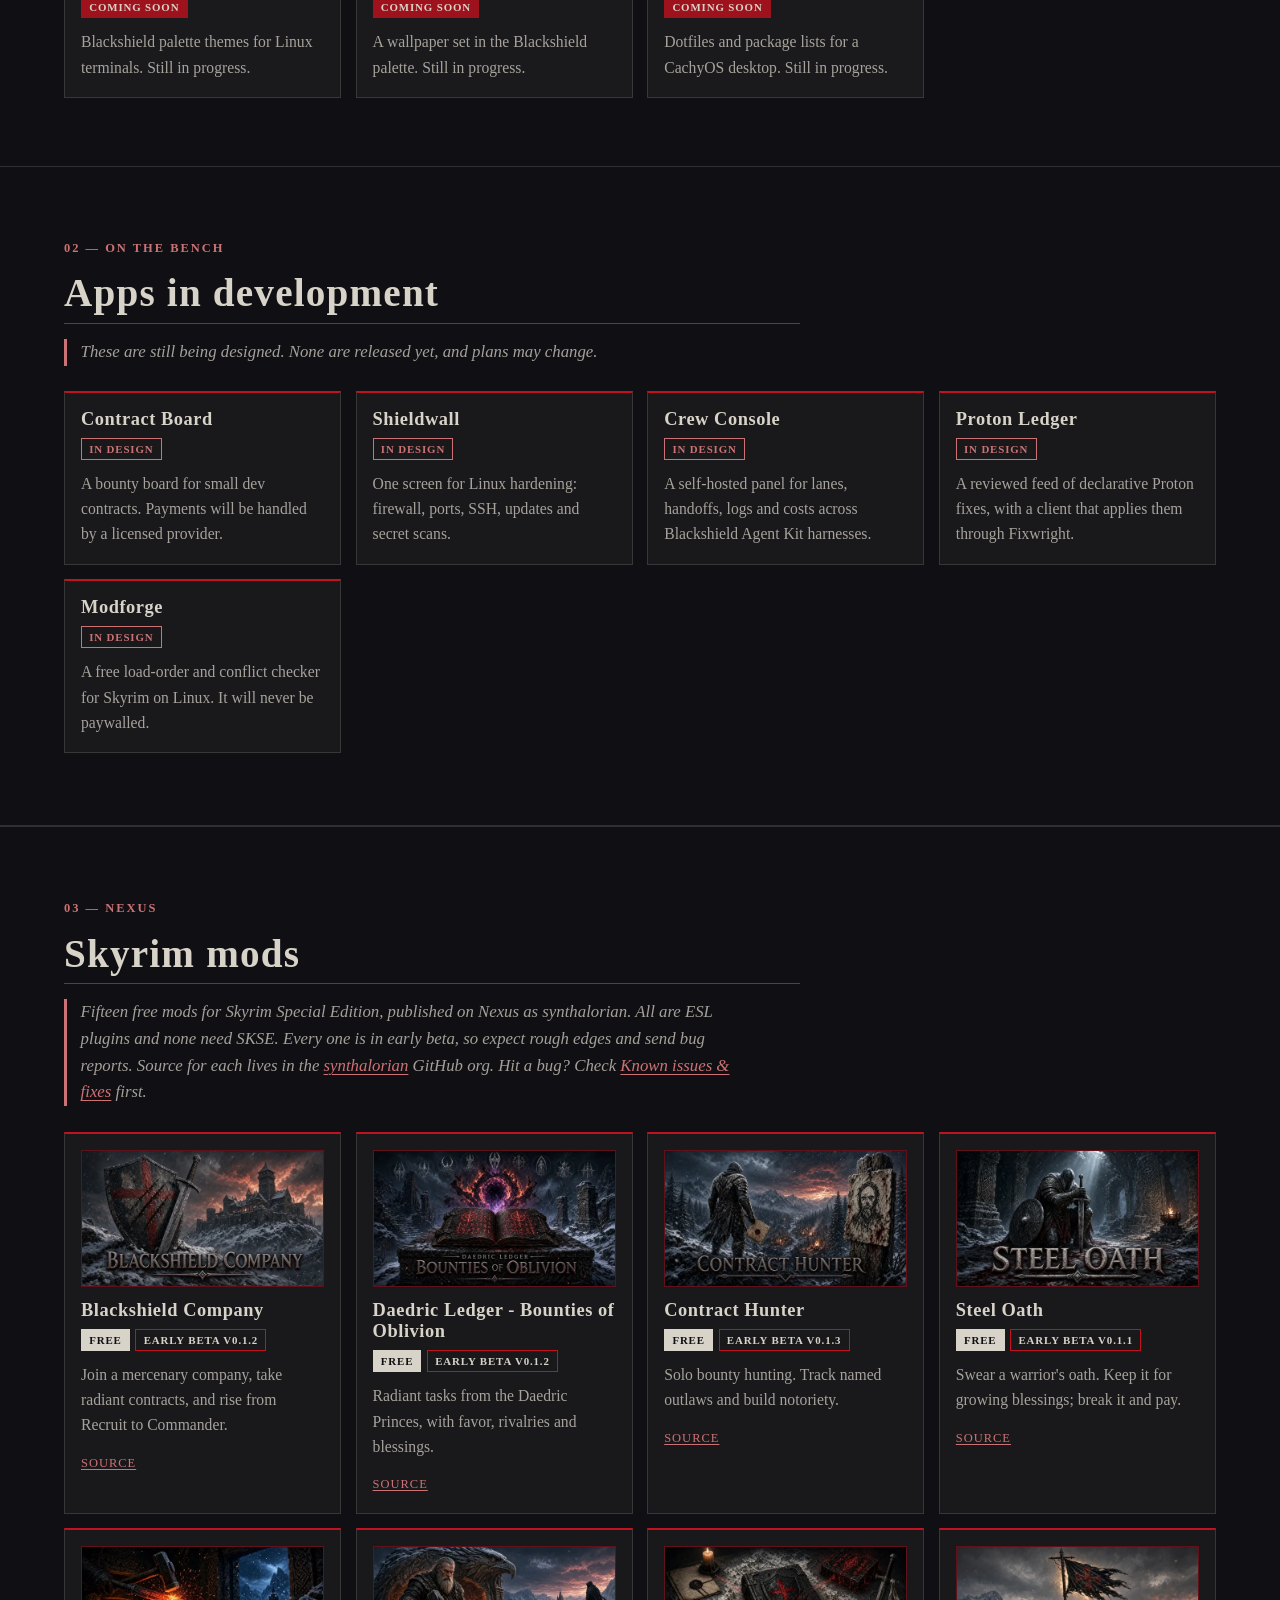
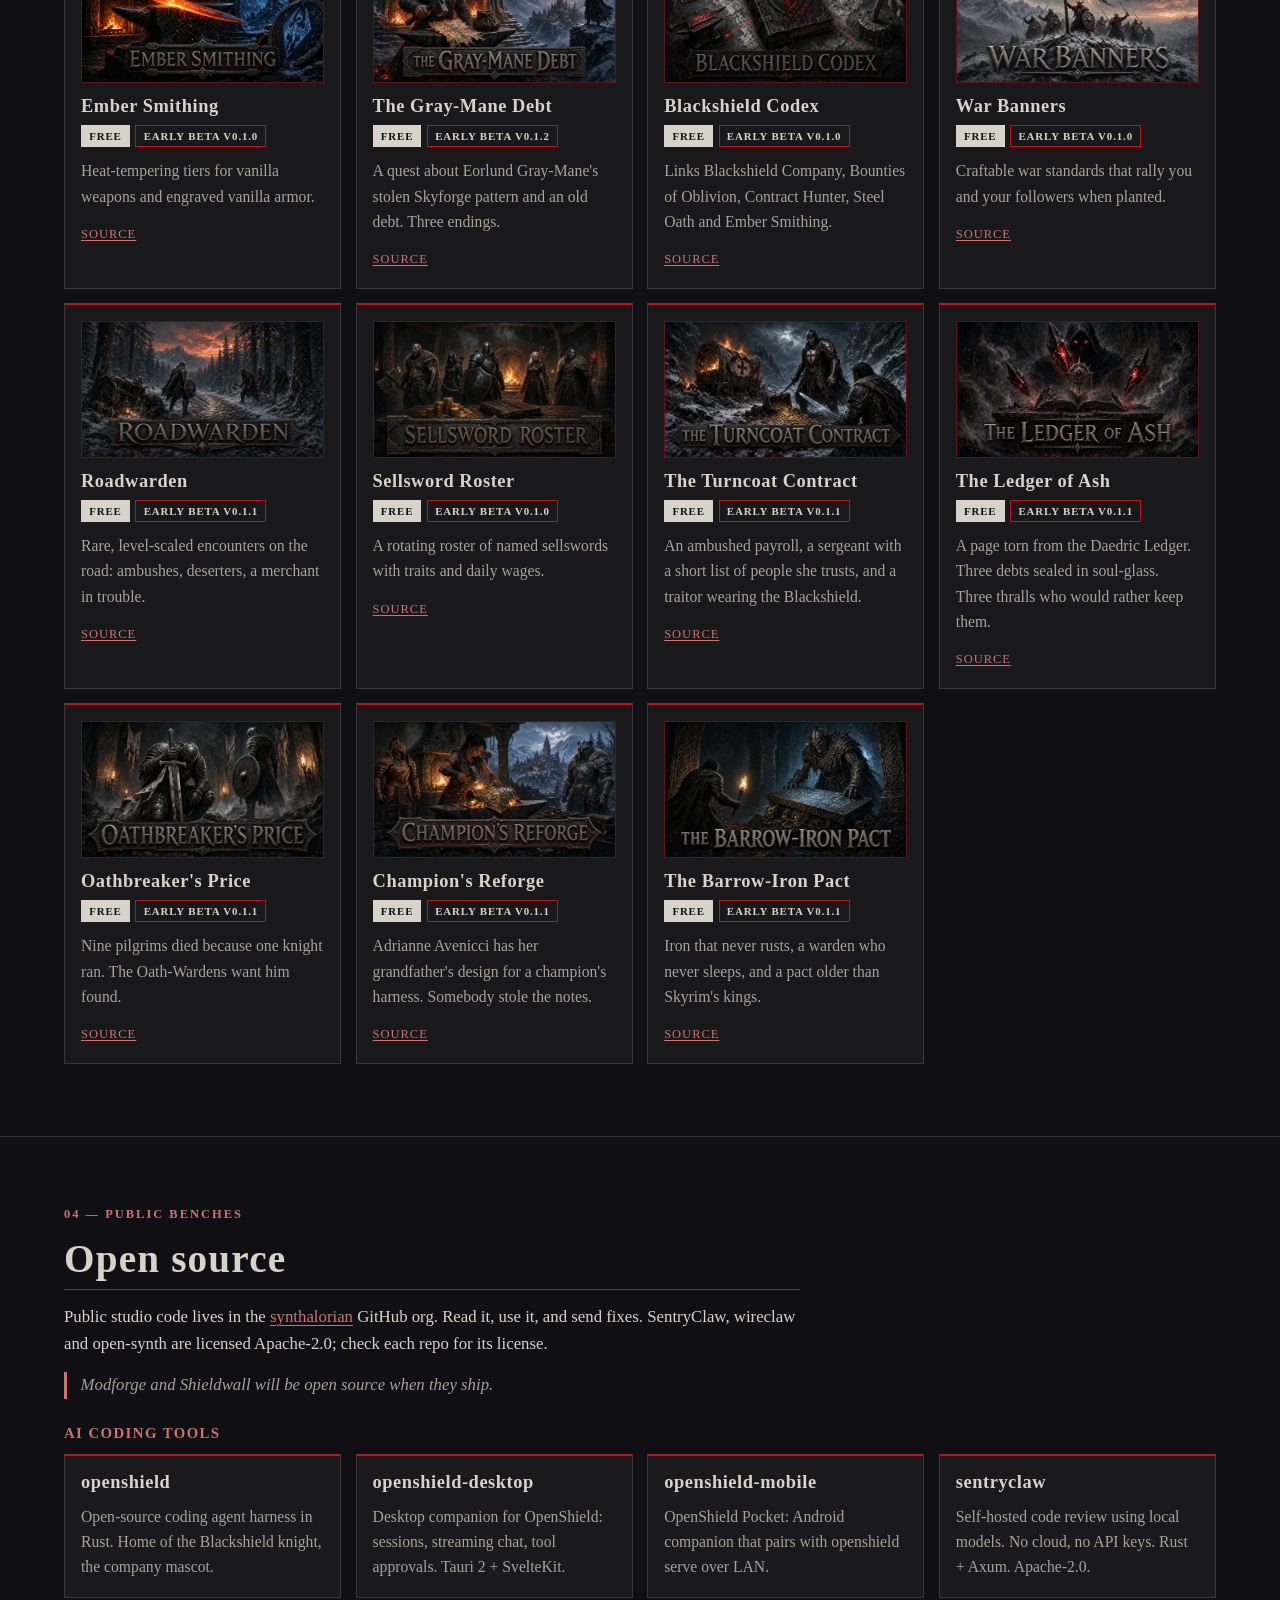
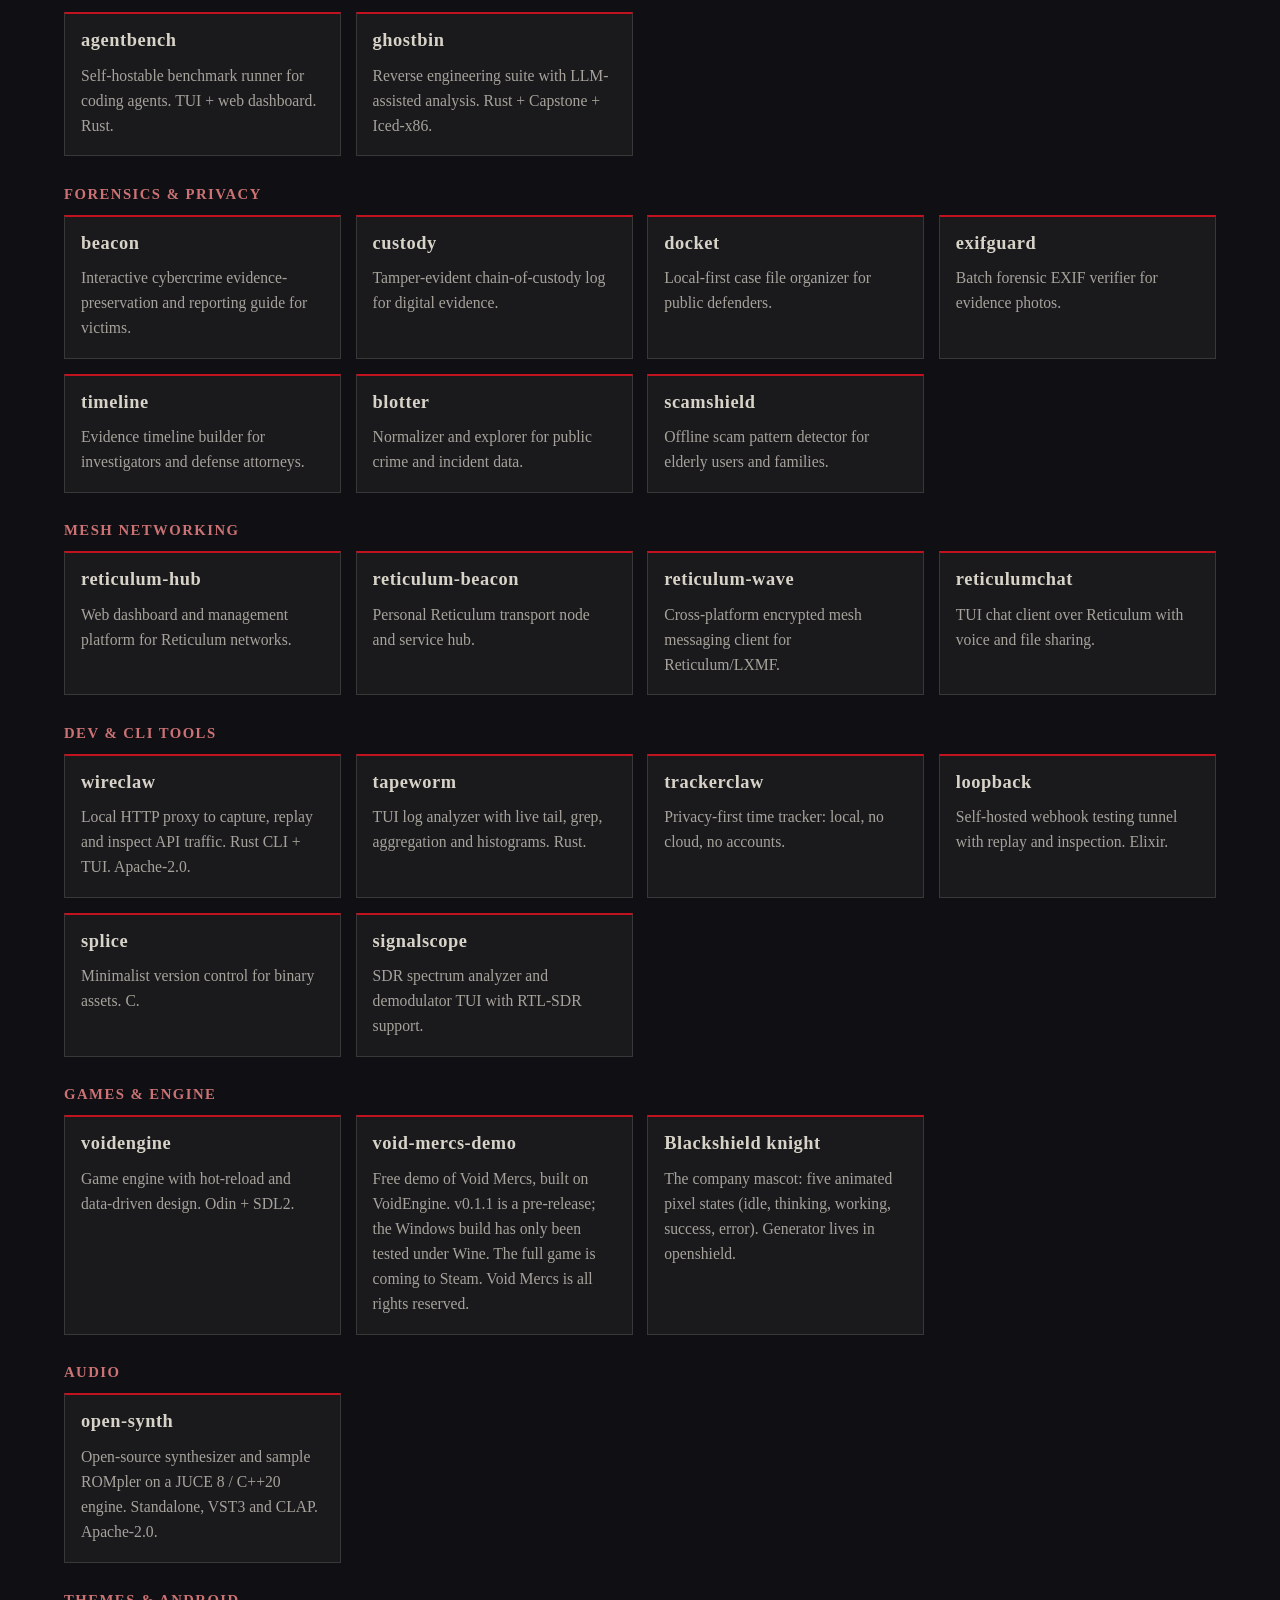
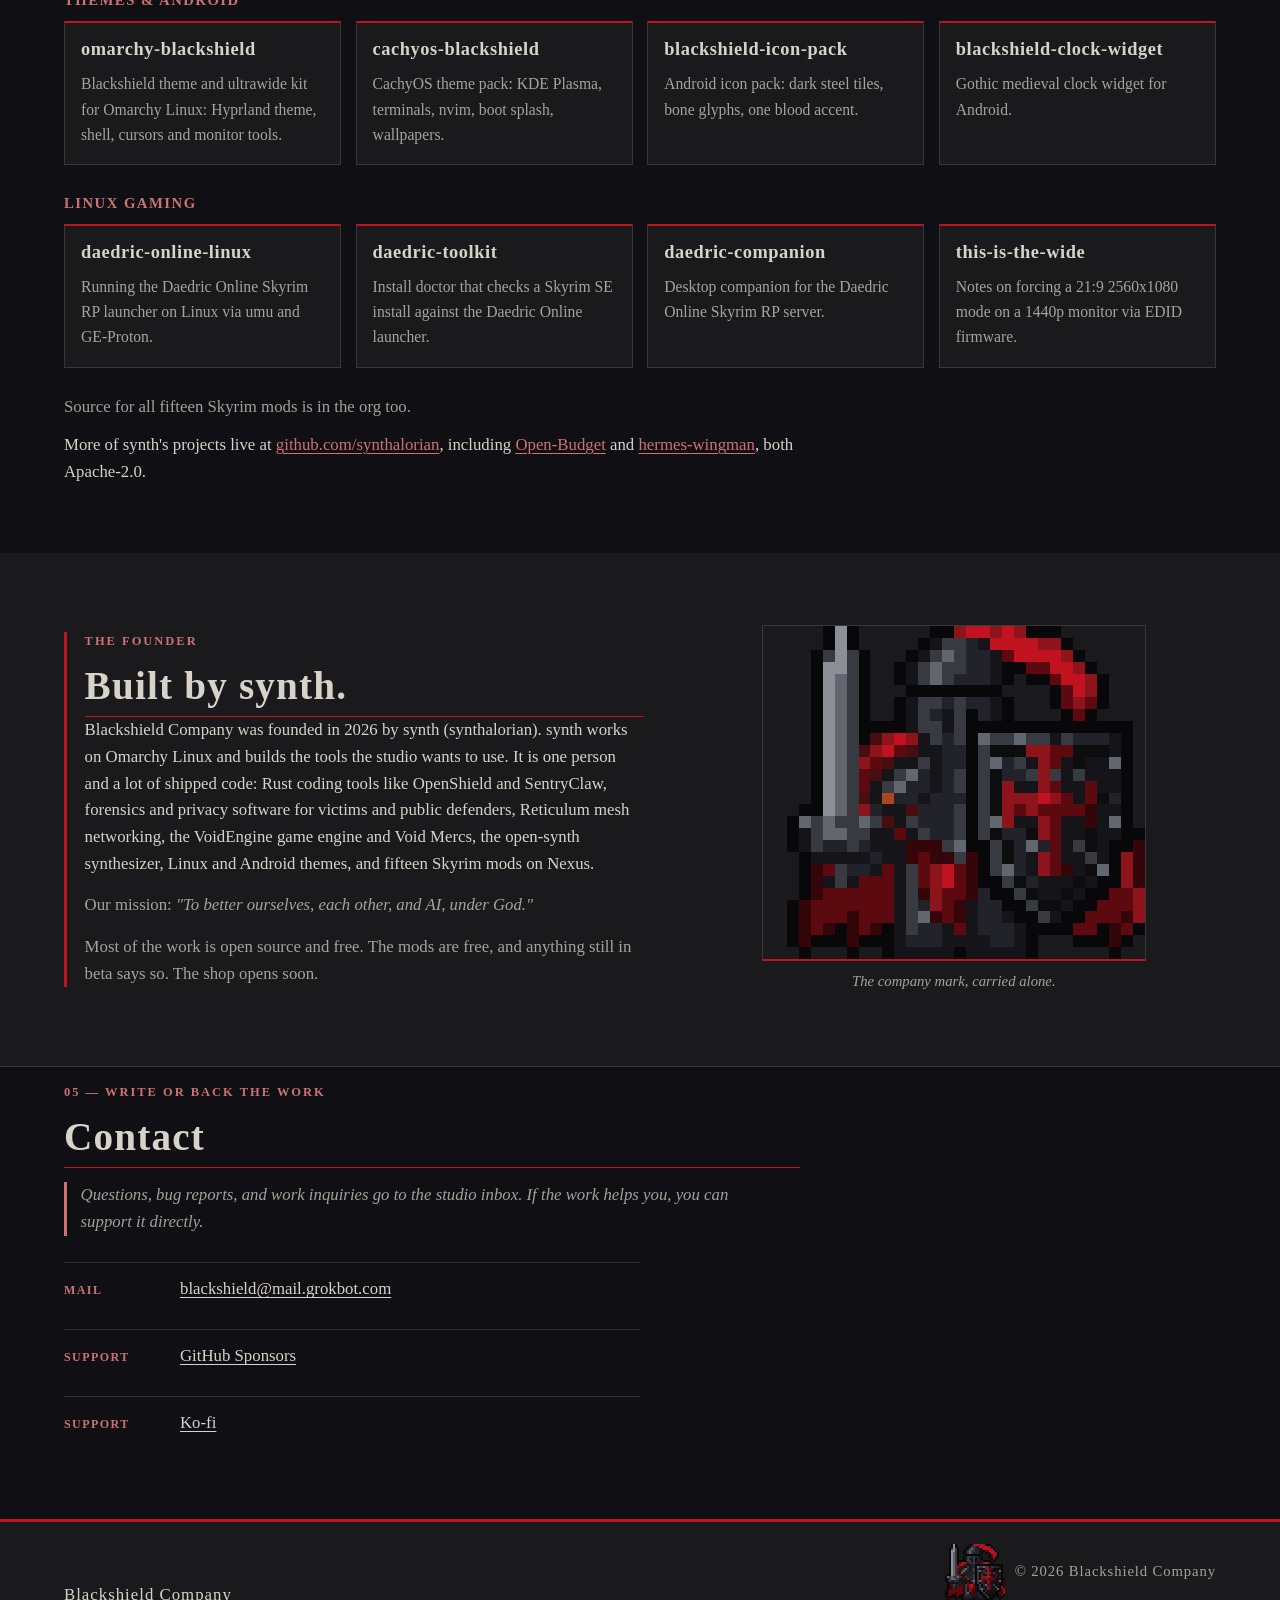
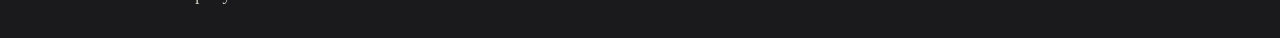
==== commit d34fbd23: "Rebuild in the Blackshield palette with the canonical knight Four-colour palette only (black, blood," ====
--- a/index.html
+++ b/index.html
@@ -5,7 +5,7 @@
   <script>document.documentElement.classList.add('js')</script>
   <meta name="viewport" content="width=device-width, initial-scale=1">
   <meta name="color-scheme" content="dark">
-  <meta name="theme-color" content="#141312">
+  <meta name="theme-color" content="#101014">
   <title>Blackshield Company</title>
   <meta name="description" content="Blackshield Company is an independent studio run by synth. Open-source dev tools, forensics and privacy software, mesh networking, games, audio, themes and free Skyrim mods.">
   <link rel="icon" href="assets/img/favicon-32.png" type="image/png" sizes="32x32">
@@ -36,26 +36,7 @@
   <main id="main">
     <!-- ===== SECTION: HERO (final copy) ===== -->
     <section class="hero reveal" aria-labelledby="hero-title">
-      <div class="hero-ken">
-        <img class="hero-bg" src="assets/img/hero-march.webp" srcset="assets/img/hero-march-768.webp 768w, assets/img/hero-march.webp 1280w" sizes="100vw" alt="A column of knights in black plate and red cloaks marches along a cliff edge under red-cross banners at sunset" width="1280" height="720" fetchpriority="high" decoding="async">
-      </div>
-      <div class="hero-shade" aria-hidden="true"></div>
-      <div class="embers" aria-hidden="true">
-        <span aria-hidden="true" style="--x:5%;--s:3px;--t:8.5s;--delay:-0.4s;--drift:14px;--c:#e0782a"></span>
-        <span aria-hidden="true" style="--x:12%;--s:2px;--t:11s;--delay:-3.2s;--drift:-18px;--c:#b3201c"></span>
-        <span aria-hidden="true" style="--x:19%;--s:4px;--t:9.4s;--delay:-6.1s;--drift:10px;--c:#ff9a4a"></span>
-        <span aria-hidden="true" style="--x:27%;--s:2px;--t:13s;--delay:-1.8s;--drift:-12px;--c:#e0782a"></span>
-        <span aria-hidden="true" style="--x:34%;--s:5px;--t:10.2s;--delay:-8.4s;--drift:22px;--c:#c43820"></span>
-        <span aria-hidden="true" style="--x:42%;--s:3px;--t:12.4s;--delay:-2.6s;--drift:-8px;--c:#e0782a"></span>
-        <span aria-hidden="true" style="--x:49%;--s:2px;--t:8.8s;--delay:-5.5s;--drift:12px;--c:#b3201c"></span>
-        <span aria-hidden="true" style="--x:56%;--s:4px;--t:14s;--delay:-9.2s;--drift:-20px;--c:#ffb060"></span>
-        <span aria-hidden="true" style="--x:63%;--s:2px;--t:9.8s;--delay:-0.9s;--drift:18px;--c:#e0782a"></span>
-        <span aria-hidden="true" style="--x:70%;--s:3px;--t:11.6s;--delay:-4.4s;--drift:-14px;--c:#b3201c"></span>
-        <span aria-hidden="true" style="--x:77%;--s:5px;--t:13.2s;--delay:-7.1s;--drift:8px;--c:#d4521a"></span>
-        <span aria-hidden="true" style="--x:84%;--s:2px;--t:8.2s;--delay:-2.2s;--drift:-16px;--c:#e0782a"></span>
-        <span aria-hidden="true" style="--x:90%;--s:3px;--t:12s;--delay:-5.8s;--drift:20px;--c:#ff8a3d"></span>
-        <span aria-hidden="true" style="--x:96%;--s:2px;--t:10.6s;--delay:-3.6s;--drift:-6px;--c:#b3201c"></span>
-      </div>
+      <div class="hero-art" aria-hidden="true"><span class="knight knight-idle"><img src="assets/img/knight/idle.png" width="128" height="28" alt="" decoding="async"></span></div>
       <div class="hero-copy">
         <p class="eyebrow">Independent studio</p>
         <h1 id="hero-title">Blackshield Company</h1>
@@ -121,7 +102,7 @@
               <h3>Sunrise Drive for open-synth</h3>
               <span class="badge badge-soon">Coming soon</span>
             </div>
-            <p>Bright daytime outrun preset pack for open-synth 2.2.0+.</p>
+            <p>Bright daytime preset pack for open-synth 2.2.0+.</p>
           </article>
           <article class="card reveal">
             <div class="card-top">
@@ -132,7 +113,7 @@
           </article>
           <article class="card reveal">
             <div class="card-top">
-              <h3>Neon Portfolio Template</h3>
+              <h3>Portfolio Template</h3>
               <span class="badge badge-soon">Coming soon</span>
             </div>
             <p>A one-page static portfolio in plain HTML and CSS. Restyle it and publish.</p>
@@ -165,8 +146,6 @@
 
     <!-- ===== SECTION: APPS (final copy) ===== -->
     <section class="band reveal" id="apps" aria-labelledby="apps-title">
-      <img class="band-bg" src="assets/img/war-table.webp" alt="A war table with an open ledger, a dagger, candles, and a red-cross shield" width="1280" height="720" loading="lazy">
-      <div class="band-shade" aria-hidden="true"></div>
       <div class="wrap">
         <div class="section-head">
           <p class="eyebrow">02 — On the bench</p>
@@ -216,8 +195,6 @@
 
     <!-- ===== SECTION: SKYRIM MODS (final copy) ===== -->
     <section class="band band-forge reveal" id="mods" aria-labelledby="mods-title">
-      <img class="band-bg" src="assets/img/forge.webp" alt="A glowing sword on an anvil before a forge, with a red-cross shield on the stone wall" width="1280" height="720" loading="lazy">
-      <div class="band-shade" aria-hidden="true"></div>
       <div class="wrap">
         <div class="section-head">
           <p class="eyebrow">03 — Nexus</p>
@@ -424,7 +401,7 @@
           <div class="grid">
             <article class="card card-openshield reveal">
               <h3><a href="https://github.com/synthalorian/openshield">openshield</a></h3>
-              <p>Open-source coding agent harness in Rust. Home of Knight A, the company mascot.</p>
+              <p>Open-source coding agent harness in Rust. Home of the Blackshield knight, the company mascot.</p>
             </article>
             <article class="card reveal">
               <h3><a href="https://github.com/synthalorian/openshield-desktop">openshield-desktop</a></h3>
@@ -543,7 +520,7 @@
               <p>Free demo of Void Mercs, built on VoidEngine. v0.1.1 is a pre-release; the Windows build has only been tested under Wine. The full game is coming to Steam. Void Mercs is all rights reserved.</p>
             </article>
             <article class="card reveal">
-              <h3><a href="https://github.com/synthalorian/openshield/blob/main/scripts/knight-sprite.py">Knight A</a></h3>
+              <h3><a href="https://github.com/synthalorian/openshield/blob/main/scripts/knight-sprite.py">Blackshield knight</a></h3>
               <p>The company mascot: five animated pixel states (idle, thinking, working, success, error). Generator lives in openshield.</p>
             </article>
           </div>
@@ -567,10 +544,6 @@
             <article class="card reveal">
               <h3><a href="https://github.com/synthalorian/cachyos-blackshield">cachyos-blackshield</a></h3>
               <p>CachyOS theme pack: KDE Plasma, terminals, nvim, boot splash, wallpapers.</p>
-            </article>
-            <article class="card reveal">
-              <h3><a href="https://github.com/synthalorian/cachyos-synthwave84">cachyos-synthwave84</a></h3>
-              <p>Synthwave '84 theme set for CachyOS: KDE, Limine, Plymouth, terminals, icons.</p>
             </article>
             <article class="card reveal">
               <h3><a href="https://github.com/synthalorian/blackshield-icon-pack">blackshield-icon-pack</a></h3>
@@ -620,7 +593,7 @@
           <p>Most of the work is open source and free. The mods are free, and anything still in beta says so. The shop opens soon.</p>
         </div>
         <figure class="plate">
-          <img src="assets/img/knight.webp" alt="A lone knight in black plate holds a red-cross shield and a sword before a burning castle" width="900" height="506" loading="lazy">
+          <span class="knight knight-success"><img src="assets/img/knight/success.png" width="96" height="28" alt="The Blackshield knight: a black helm, a red plume, a sword and a red-cross shield" decoding="async"></span>
           <figcaption>The company mark, carried alone.</figcaption>
         </figure>
       </div>
@@ -657,8 +630,8 @@
   <!-- ===== SECTION: FOOTER (final copy) ===== -->
   <footer class="site-footer reveal">
     <div class="wrap footer-inner">
-      <a href="https://synthalorian.pages.dev">Personal portfolio</a>
-      <p class="footer-mascot"><img src="assets/img/knight/knight-idle.svg" alt="Knight A, the Blackshield Company mascot" width="48" height="42" loading="lazy" decoding="async"> © 2026 synthalorian</p>
+      <a href="#top">Blackshield Company</a>
+      <p class="footer-mascot"><img src="assets/img/knight/frame.png" alt="The Blackshield knight" width="64" height="56" loading="lazy" decoding="async"> © 2026 Blackshield Company</p>
     </div>
   </footer>
   <!-- ===== END SECTION: FOOTER ===== -->
@@ -686,7 +659,7 @@
       }
     })();
   </script>
-  <button type="button" class="corner-knight" data-knight-base="/assets/img/knight/" aria-label="Knight A, the Blackshield Company mascot. Press for a sword swing."><img src="/assets/img/knight/knight-idle.svg" width="80" height="70" alt="" decoding="async"></button>
+  <button type="button" class="corner-knight" data-knight-base="/assets/img/knight/" aria-label="The Blackshield knight, the company mascot. Press for a sword swing."><span class="knight knight-idle"><img src="/assets/img/knight/idle.png" width="128" height="28" alt="" decoding="async"></span></button>
   <script src="/assets/knight.js" defer></script>
 </body>
 </html>
--- a/style.css
+++ b/style.css
@@ -1,11 +1,16 @@
 :root {
-  --char: #141312;
-  --char-2: #1d1b19;
-  --blood: #b3201c;
-  --ember: #e0782a;
-  --parchment: #e8dcc2;
-  --dim: rgba(232, 220, 194, 0.74);
-  --line: rgba(232, 220, 194, 0.16);
+  /* Blackshield palette: black, blood, steel, bone. Every other tone is a mix of these four. */
+  --bg: #101014;
+  --blood: #c1121f;
+  --steel: #8f959c;
+  --bone: #d8d3c8;
+  --char: var(--bg);
+  --char-2: #1a1a1d;
+  --blood-text: #cc7274;   /* blood 50% with bone: small red text on black */
+  --blood-solid: #9e121d;  /* blood 80% with black: a fill that holds bone text */
+  --parchment: var(--bone);
+  --dim: rgba(216, 211, 200, 0.74);
+  --line: rgba(216, 211, 200, 0.16);
   --serif: "Cinzel", "Trajan Pro", Georgia, serif;
   --sans: Georgia, "Palatino Linotype", Palatino, serif;
   --wrap: 72rem;
@@ -39,7 +44,7 @@
 }
 
 a {
-  color: var(--ember);
+  color: var(--blood-text);
   text-decoration-thickness: 1px;
   text-underline-offset: 0.18em;
 }
@@ -49,7 +54,7 @@
 }
 
 :focus-visible {
-  outline: 2px solid var(--ember);
+  outline: 2px solid var(--steel);
   outline-offset: 3px;
 }
 
@@ -57,7 +62,7 @@
   position: absolute;
   left: 1rem;
   top: -4rem;
-  background: var(--blood);
+  background: var(--blood-solid);
   color: var(--parchment);
   padding: 0.5rem 0.8rem;
   z-index: 40;
@@ -111,7 +116,7 @@
 
 .eyebrow {
   margin: 0 0 0.7rem;
-  color: var(--ember);
+  color: var(--blood-text);
   font-size: 0.78rem;
   letter-spacing: 0.16em;
   text-transform: uppercase;
@@ -121,7 +126,7 @@
   margin-top: 0.9rem;
   max-width: 42rem;
   padding-left: 0.85rem;
-  border-left: 3px solid var(--ember);
+  border-left: 3px solid var(--blood-text);
   color: var(--dim);
   font-family: Georgia, serif;
   font-style: italic;
@@ -131,9 +136,8 @@
   position: sticky;
   top: 0;
   z-index: 30;
-  background: rgba(20, 19, 18, 0.96);
-  border-bottom: 1px solid rgba(179, 32, 28, 0.7);
-  box-shadow: 0 1px 0 rgba(224, 120, 42, 0.25);
+  background: rgba(16, 16, 20, 0.96);
+  border-bottom: 1px solid rgba(193, 18, 31, 0.7);
 }
 
 .nav-inner {
@@ -161,7 +165,7 @@
   height: 46px;
   flex: none;
   object-fit: cover;
-  border: 1px solid rgba(224, 120, 42, 0.55);
+  border: 1px solid rgba(143, 149, 156, 0.55);
 }
 
 .brand-name {
@@ -186,7 +190,7 @@
 }
 
 .nav-links a:hover {
-  color: var(--ember);
+  color: var(--blood-text);
 }
 
 .hero {
@@ -200,35 +204,6 @@
   background: var(--char);
 }
 
-.hero-bg,
-.band-bg {
-  position: absolute;
-  inset: 0;
-  width: 100%;
-  height: 100%;
-  max-width: none;
-  object-fit: cover;
-  z-index: 0;
-}
-
-.hero-bg {
-  object-position: 78% center;
-}
-
-.hero-shade {
-  position: absolute;
-  inset: 0;
-  z-index: 1;
-  background: linear-gradient(
-    to right,
-    #141312 0%,
-    rgba(20, 19, 18, 0.94) 22%,
-    rgba(20, 19, 18, 0.78) 42%,
-    rgba(20, 19, 18, 0.34) 64%,
-    rgba(20, 19, 18, 0.12) 100%
-  );
-}
-
 .hero-copy {
   position: relative;
   z-index: 2;
@@ -255,9 +230,9 @@
 .btn {
   display: inline-block;
   padding: 0.72rem 1.15rem;
-  background: var(--blood);
-  color: var(--parchment);
-  border: 1px solid var(--blood);
+  background: var(--blood-solid);
+  color: var(--parchment);
+  border: 1px solid var(--blood-solid);
   text-decoration: none;
   letter-spacing: 0.1em;
   text-transform: uppercase;
@@ -265,26 +240,24 @@
 }
 
 .btn:hover {
-  background: #8e1916;
+  background: #7a0d16;
   color: var(--parchment);
 }
 
 .btn-line {
   background: transparent;
-  border-color: var(--ember);
+  border-color: var(--steel);
   color: var(--parchment);
 }
 
 .btn-line:hover {
-  background: rgba(224, 120, 42, 0.14);
+  background: rgba(143, 149, 156, 0.16);
   color: var(--parchment);
 }
 
 .pitch {
   padding: 4.5rem 0;
-  background:
-    linear-gradient(180deg, rgba(179, 32, 28, 0.18), transparent 2.5rem),
-    var(--char-2);
+  background: var(--char-2);
   border-bottom: 1px solid var(--line);
 }
 
@@ -309,12 +282,7 @@
   margin: 0;
 }
 
-.plate img {
-  width: 100%;
-  height: auto;
-  border: 1px solid rgba(224, 120, 42, 0.5);
-  box-shadow: 0 18px 40px rgba(0, 0, 0, 0.35);
-}
+
 
 .plate figcaption {
   margin-top: 0.55rem;
@@ -335,7 +303,7 @@
 
 .section-head h2 {
   padding-bottom: 0.55rem;
-  border-bottom: 1px solid rgba(179, 32, 28, 0.65);
+  border-bottom: 1px solid rgba(193, 18, 31, 0.65);
 }
 
 .grid {
@@ -376,7 +344,7 @@
 }
 
 .card h3 a:hover {
-  color: var(--ember);
+  color: var(--blood-text);
 }
 
 .badge-row {
@@ -397,19 +365,19 @@
 }
 
 .badge-soon {
-  background: var(--blood);
+  background: var(--blood-solid);
   color: var(--parchment);
 }
 
 .badge-design {
   background: transparent;
-  color: var(--ember);
-  border-color: var(--ember);
+  color: var(--blood-text);
+  border-color: var(--blood-text);
 }
 
 .badge-free {
-  background: var(--ember);
-  color: #141312;
+  background: var(--bone);
+  color: #101014;
 }
 
 .badge-beta {
@@ -424,19 +392,7 @@
   overflow: hidden;
   padding: 4.5rem 0;
   background: var(--char);
-}
-
-.band-bg {
-  object-position: center;
-}
-
-.band-shade {
-  position: absolute;
-  inset: 0;
-  z-index: 1;
-  background:
-    linear-gradient(to right, rgba(20, 19, 18, 0.92), rgba(20, 19, 18, 0.84) 48%, rgba(20, 19, 18, 0.9)),
-    rgba(20, 19, 18, 0.72);
+  border-block: 1px solid var(--line);
 }
 
 .band .wrap {
@@ -445,14 +401,14 @@
 }
 
 .card-solid {
-  background: rgba(29, 27, 25, 0.94);
+  background: rgba(26, 26, 29, 0.94);
 }
 
 .mod-art {
   aspect-ratio: 16 / 9;
   overflow: hidden;
   margin: 0 0 0.85rem;
-  border: 1px solid rgba(179, 32, 28, 0.45);
+  border: 1px solid rgba(193, 18, 31, 0.45);
   background: var(--char);
   position: relative;
 }
@@ -490,7 +446,7 @@
 .repo-group {
   background: var(--char-2);
   border: 1px solid var(--line);
-  border-top: 2px solid var(--ember);
+  border-top: 2px solid var(--blood-text);
   padding: 1.1rem 1.15rem 0.4rem;
   min-width: 0;
 }
@@ -506,7 +462,7 @@
 }
 
 .repo-group h3 a:hover {
-  color: var(--ember);
+  color: var(--blood-text);
 }
 
 .repo-list {
@@ -530,7 +486,7 @@
 }
 
 .repo-list a:hover {
-  color: var(--ember);
+  color: var(--blood-text);
 }
 
 .repo-list span {
@@ -549,7 +505,7 @@
 
 .source-group > h3 {
   margin: 0 0 0.75rem;
-  color: var(--ember);
+  color: var(--blood-text);
   font-size: 0.92rem;
   letter-spacing: 0.1em;
   text-transform: uppercase;
@@ -596,7 +552,7 @@
 }
 
 .contact-label {
-  color: var(--ember);
+  color: var(--blood-text);
   font-size: 0.75rem;
   letter-spacing: 0.12em;
   text-transform: uppercase;
@@ -608,7 +564,7 @@
 }
 
 .contact-list a:hover {
-  color: var(--ember);
+  color: var(--blood-text);
 }
 
 .site-footer {
@@ -633,7 +589,7 @@
 }
 
 .footer-inner a:hover {
-  color: var(--ember);
+  color: var(--blood-text);
 }
 
 .footer-inner p {
@@ -661,15 +617,6 @@
     min-height: 78svh;
   }
 
-  .hero-shade {
-    background: linear-gradient(
-      to right,
-      rgba(20, 19, 18, 0.96) 0%,
-      rgba(20, 19, 18, 0.9) 58%,
-      rgba(20, 19, 18, 0.62) 100%
-    );
-  }
-
   .hero-copy {
     padding: 2.5rem 0 2.75rem;
   }
@@ -710,6 +657,10 @@
 
   .card-top {
     flex-direction: column;
+  }
+
+  .card-top h3 {
+    flex: none;
   }
 
   .contact-list li {
@@ -740,20 +691,28 @@
   }
 }
 
-.hero-tags{list-style:none;display:flex;flex-wrap:wrap;gap:.4rem;margin:0 0 1.4rem;padding:0;max-width:34rem}
-.hero-tags li{font-size:.72rem;letter-spacing:.12em;text-transform:uppercase;color:#e8dcc4;border:1px solid rgba(179,32,28,.7);background:rgba(10,8,8,.55);padding:.25rem .55rem}
+.hero-tags{list-style:none;display:flex;flex-wrap:wrap;gap:.4rem;margin:1.3rem 0 1.4rem;padding:0;max-width:34rem}
+.hero-tags li{font-size:.72rem;letter-spacing:.12em;text-transform:uppercase;color:var(--bone);border:1px solid var(--steel);background:rgba(16,16,20,.55);padding:.25rem .55rem}
 
 .hero-copy {
   z-index: 3;
 }
 
-.hero-ken {
+/* Hero art: the black knight on a plain black field. No painted backdrop. */
+.hero-art {
   position: absolute;
-  inset: -14%;
+  inset: 0;
   z-index: 0;
+  display: flex;
+  align-items: center;
+  justify-content: flex-end;
+  padding-right: max(var(--pad), calc((100% - var(--wrap)) / 2));
   pointer-events: none;
-  transform-origin: 68% 46%;
-  animation: kenburns 30s ease-in-out infinite alternate;
+}
+
+.hero-art .knight {
+  --k: 14;
+  border-bottom: 2px solid var(--blood);
 }
 
 .crest {
@@ -762,49 +721,6 @@
   display: block;
   width: 46px;
   height: 46px;
-  isolation: isolate;
-}
-
-.crest::before {
-  content: "";
-  position: absolute;
-  inset: -8px;
-  background: radial-gradient(circle, rgba(224, 120, 42, 0.85) 0%, rgba(179, 32, 28, 0.4) 46%, transparent 72%);
-  opacity: 0.28;
-  animation: crest-pulse 4.8s ease-in-out infinite;
-  pointer-events: none;
-  z-index: 0;
-}
-
-.crest img {
-  position: relative;
-  z-index: 1;
-}
-
-.embers {
-  position: absolute;
-  inset: 0;
-  z-index: 2;
-  overflow: hidden;
-  pointer-events: none;
-}
-
-.embers span {
-  position: absolute;
-  bottom: -4%;
-  left: var(--x, 50%);
-  width: var(--s, 3px);
-  height: var(--s, 3px);
-  border-radius: 50%;
-  background: var(--c, var(--ember));
-  box-shadow: 0 0 6px var(--c, var(--ember));
-  opacity: 0;
-  pointer-events: none;
-  animation-name: ember-rise;
-  animation-duration: var(--t, 10s);
-  animation-delay: var(--delay, 0s);
-  animation-timing-function: linear;
-  animation-iteration-count: infinite;
 }
 
 .hero-copy .eyebrow,
@@ -825,72 +741,9 @@
   isolation: isolate;
 }
 
-.site-nav::after {
-  content: "";
-  position: absolute;
-  left: 0;
-  right: 0;
-  bottom: 0;
-  height: 2px;
-  background: var(--blood);
-  box-shadow: 0 0 12px 1px rgba(224, 120, 42, 0.75);
-  opacity: 0.4;
-  animation: accent-flicker 3.4s ease-in-out infinite;
-  pointer-events: none;
-}
-
 .site-footer {
   position: relative;
   isolation: isolate;
-}
-
-.site-footer::before {
-  content: "";
-  position: absolute;
-  left: 0;
-  right: 0;
-  top: 0;
-  height: 3px;
-  background: var(--blood);
-  box-shadow: 0 0 14px 1px rgba(224, 120, 42, 0.7);
-  opacity: 0.4;
-  animation: accent-flicker 3.8s ease-in-out infinite;
-  pointer-events: none;
-}
-
-.hero-tags li {
-  position: relative;
-  isolation: isolate;
-}
-
-.hero-tags li::after {
-  content: "";
-  position: absolute;
-  inset: -2px;
-  box-shadow: 0 0 8px rgba(179, 32, 28, 0.85);
-  opacity: 0.35;
-  animation: accent-flicker 2.8s ease-in-out infinite;
-  pointer-events: none;
-  z-index: -1;
-}
-
-.hero-tags li:nth-child(odd)::after { animation-delay: 0.45s; }
-.hero-tags li:nth-child(3n)::after { animation-delay: 1.15s; }
-
-.badge-soon {
-  position: relative;
-  isolation: isolate;
-}
-
-.badge-soon::after {
-  content: "";
-  position: absolute;
-  inset: -3px;
-  box-shadow: 0 0 8px 1px rgba(224, 120, 42, 0.8);
-  opacity: 0.4;
-  animation: accent-flicker 2.7s ease-in-out infinite;
-  pointer-events: none;
-  z-index: -1;
 }
 
 .nav-links a {
@@ -904,7 +757,7 @@
   bottom: -0.2em;
   width: 100%;
   height: 1px;
-  background: var(--ember);
+  background: var(--blood);
   transform: scaleX(0);
   transform-origin: left center;
   transition: transform 0.32s ease;
@@ -914,39 +767,6 @@
 .nav-links a:hover::after,
 .nav-links a:focus-visible::after {
   transform: scaleX(1);
-}
-
-.btn {
-  position: relative;
-  overflow: hidden;
-  isolation: isolate;
-  z-index: 0;
-}
-
-.btn::before {
-  content: "";
-  position: absolute;
-  inset: 0;
-  background: linear-gradient(105deg, transparent 32%, rgba(255, 236, 210, 0.55) 50%, transparent 68%);
-  transform: translateX(-120%);
-  transition: transform 0.6s ease;
-  pointer-events: none;
-  mix-blend-mode: screen;
-}
-
-.btn:hover::before,
-.btn:focus-visible::before {
-  transform: translateX(120%);
-}
-
-.btn::after {
-  content: "";
-  position: absolute;
-  inset: 0;
-  box-shadow: inset 0 0 14px rgba(255, 186, 96, 0.7);
-  opacity: 0.28;
-  animation: accent-flicker 3s ease-in-out infinite;
-  pointer-events: none;
 }
 
 .btn:focus-visible {
@@ -971,8 +791,7 @@
   bottom: 0;
   width: 100%;
   height: 1px;
-  background: var(--ember);
-  box-shadow: 0 0 8px rgba(224, 120, 42, 0.65);
+  background: var(--blood);
   transform: scaleX(1);
   transform-origin: left center;
   pointer-events: none;
@@ -994,28 +813,11 @@
   z-index: 0;
 }
 
-.card::after {
-  content: "";
-  position: absolute;
-  inset: 0;
-  pointer-events: none;
-  opacity: 0;
-  box-shadow:
-    inset 0 0 0 1px rgba(179, 32, 28, 0.9),
-    0 0 18px rgba(224, 120, 42, 0.42),
-    0 0 4px rgba(179, 32, 28, 0.55);
-  transition: opacity 0.35s ease;
-}
-
 .card:hover,
 .card:focus-within {
   transform: translateY(-0.35rem);
   z-index: 1;
-}
-
-.card:hover::after,
-.card:focus-within::after {
-  opacity: 1;
+  border-color: var(--blood);
 }
 
 .grid > .card:nth-child(6n + 1) { --reveal-delay: 0.02s; }
@@ -1043,28 +845,6 @@
   transition-delay: 0s;
 }
 
-@keyframes kenburns {
-  from { transform: scale(1) translate3d(0, 0, 0); }
-  to { transform: scale(1.12) translate3d(-3.5%, -2%, 0); }
-}
-
-@keyframes ember-rise {
-  0% {
-    opacity: 0;
-    transform: translate3d(0, 8%, 0) scale(0.7);
-  }
-  14% {
-    opacity: 0.6;
-  }
-  68% {
-    opacity: 0.35;
-  }
-  100% {
-    opacity: 0;
-    transform: translate3d(var(--drift, 0px), -108vh, 0) scale(0.4);
-  }
-}
-
 @keyframes rise-in {
   from {
     opacity: 0;
@@ -1073,26 +853,6 @@
   to {
     opacity: 1;
     transform: translateY(0);
-  }
-}
-
-@keyframes accent-flicker {
-  0%, 100% { opacity: 0.28; }
-  16% { opacity: 0.62; }
-  28% { opacity: 0.22; }
-  46% { opacity: 0.5; }
-  63% { opacity: 0.26; }
-  82% { opacity: 0.58; }
-}
-
-@keyframes crest-pulse {
-  0%, 100% { opacity: 0.22; }
-  50% { opacity: 0.62; }
-}
-
-@media (max-width: 800px) {
-  .embers span:nth-child(n + 8) {
-    display: none;
   }
 }
 
@@ -1106,10 +866,6 @@
   *::after {
     animation: none !important;
     transition: none !important;
-  }
-
-  .embers {
-    display: none !important;
   }
 
   html.js .reveal,
@@ -1119,8 +875,6 @@
   html.js .card.reveal.is-visible:focus-within,
   .card:hover,
   .card:focus-within,
-  .card:hover .mod-art img,
-  .card:focus-within .mod-art img,
   .hero-copy .eyebrow,
   .hero-copy h1,
   .hero-copy .lede,
@@ -1136,28 +890,28 @@
   html.js .reveal.is-visible .pitch-copy h2::after {
     transform: scaleX(1) !important;
   }
-
-  .hero-ken {
-    inset: 0;
-    transform: none !important;
-  }
-
-  .btn::before,
-  .btn:hover::before,
-  .btn:focus-visible::before {
-    transform: translateX(-120%) !important;
-  }
-}
-
-/* Knight A, the company mascot. Animated SVGs hold their first frame under reduced motion. */
-/* Knight A in the bottom-left corner of every page. A button: hover, focus, click. */
+}
+
+/* The Blackshield knight: canonical 32x28 pixel frames, strips in assets/img/knight/.
+   --k is the integer pixel scale. Reduced motion shows frame 0. */
+.knight { --k: 8; display: block; position: relative; overflow: hidden; width: calc(32px * var(--k)); height: calc(28px * var(--k)); }
+.knight > img { display: block; height: 100%; max-width: none; image-rendering: pixelated; animation-iteration-count: infinite; animation-timing-function: steps(4, end); animation-name: knight-run; }
+.knight-idle > img     { width: 400%; animation-duration: 1280ms; }
+.knight-thinking > img { width: 400%; animation-duration: 1040ms; }
+.knight-working > img  { width: 400%; animation-duration: 680ms; }
+.knight-error > img    { width: 400%; animation-duration: 520ms; }
+.knight-success > img  { width: 300%; animation-duration: 720ms; animation-timing-function: steps(3, end); }
+@keyframes knight-run { to { transform: translateX(-100%); } }
+@media (prefers-reduced-motion: reduce) { .knight > img { animation: none; } }
+/* Hero and 404 knights play three loops, then hold. */
+.hero-art .knight > img, .knight-once > img { animation-iteration-count: 3; }
+
+/* Knight in the bottom-left corner of every page. A button: hover, focus, click. */
 .corner-knight {
   position: fixed;
   left: 1rem;
   bottom: 1rem;
   z-index: 20;
-  width: 80px;
-  height: 70px;
   margin: 0;
   padding: 0;
   border: 0;
@@ -1166,41 +920,38 @@
   cursor: pointer;
   -webkit-tap-highlight-color: transparent;
 }
-.corner-knight img {
-  width: 100%;
-  height: 100%;
-  image-rendering: pixelated;
-  pointer-events: none;
-  user-select: none;
-  filter: drop-shadow(0 2px 6px rgba(0, 0, 0, .55));
-  transition: transform .18s ease-out;
-}
-.corner-knight:hover img, .corner-knight:focus-visible img { transform: translateY(-3px); }
+.corner-knight .knight { --k: 3; pointer-events: none; filter: drop-shadow(0 2px 4px rgba(0, 0, 0, .6)); transition: transform .18s ease-out; }
+.corner-knight:hover .knight, .corner-knight:focus-visible .knight { transform: translateY(-3px); }
 .corner-knight:focus { outline: none; }
-.corner-knight:focus-visible { outline: 2px solid var(--ember); outline-offset: 3px; }
-@media (max-width: 860px) { .corner-knight { width: 64px; height: 56px; left: .6rem; bottom: .6rem; } }
+.corner-knight:focus-visible { outline: 2px solid var(--steel); outline-offset: 3px; }
+@media (max-width: 860px) { .corner-knight { left: .6rem; bottom: .6rem; } .corner-knight .knight { --k: 2; } }
 @media (max-width: 480px) { .corner-knight { display: none; } }
-@media (prefers-reduced-motion: reduce) { .corner-knight img { transition: none; } .corner-knight:hover img, .corner-knight:focus-visible img { transform: none; } }
+@media (prefers-reduced-motion: reduce) { .corner-knight .knight { transition: none; } .corner-knight:hover .knight, .corner-knight:focus-visible .knight { transform: none; } }
 @media print { .corner-knight { display: none; } }
 .footer-mascot { display: flex; align-items: center; gap: .6rem; }
-.footer-mascot img { width: 48px; height: 42px; image-rendering: pixelated; }
+.footer-mascot img { width: 64px; height: 56px; image-rendering: pixelated; }
+.plate .knight { --k: 12; margin-inline: auto; max-width: 100%; border: 1px solid var(--line); border-bottom: 2px solid var(--blood); background: var(--char-2); }
+@media (max-width: 800px) { .hero-art { align-items: flex-start; padding-top: 1.25rem; opacity: .35; } .hero-art .knight { --k: 9; } .plate .knight { --k: 8; } }
+@media (max-width: 480px) { .plate .knight { --k: 6; } }
 
 /* Keep section labels clear of the fixed header when jumping from the nav. */
 section[id] { scroll-margin-top: 88px; }
 
 /* ===== Known issues page (mods/known-issues/) ===== */
 .ki { max-width: 52rem; }
-.ki h1 { margin: 0; padding-bottom: 0.55rem; border-bottom: 1px solid rgba(179, 32, 28, 0.65); }
-.ki h2 { margin: 2.4rem 0 0.8rem; padding-bottom: 0.4rem; border-bottom: 1px solid rgba(179, 32, 28, 0.65); }
+.ki h1 { margin: 0; padding-bottom: 0.55rem; border-bottom: 1px solid rgba(193, 18, 31, 0.65); }
+.ki h2 { margin: 2.4rem 0 0.8rem; padding-bottom: 0.4rem; border-bottom: 1px solid rgba(193, 18, 31, 0.65); }
 .ki h3 { margin: 1.6rem 0 0.5rem; font-size: 1.1rem; }
 .ki p { margin: 0.7rem 0; }
 .ki ul, .ki ol { margin: 0.5rem 0; padding-left: 1.3rem; }
 .ki li { margin: 0.3rem 0; }
-.ki hr { border: 0; border-top: 1px solid rgba(255, 255, 255, 0.08); margin: 2rem 0; }
-.ki code { font-size: 0.9em; padding: 0.05em 0.3em; background: rgba(255, 255, 255, 0.06); border-radius: 3px; }
-.ki pre { overflow-x: auto; padding: 0.8rem 1rem; background: rgba(0, 0, 0, 0.35); border-left: 3px solid var(--ember); }
+.ki hr { border: 0; border-top: 1px solid rgba(216, 211, 200, 0.08); margin: 2rem 0; }
+.ki code { font-size: 0.9em; padding: 0.05em 0.3em; background: rgba(216, 211, 200, 0.06); border-radius: 3px; }
+.ki pre { overflow-x: auto; padding: 0.8rem 1rem; background: rgba(0, 0, 0, 0.35); border-left: 3px solid var(--blood-text); }
 .ki pre code { background: none; padding: 0; }
 .ki-table { overflow-x: auto; margin: 1rem 0; }
 .ki table { border-collapse: collapse; width: 100%; font-size: 0.95rem; }
-.ki th, .ki td { text-align: left; padding: 0.5rem 0.7rem; border: 1px solid rgba(255, 255, 255, 0.1); vertical-align: top; }
-.ki th { color: var(--ember); }
+.ki th, .ki td { text-align: left; padding: 0.5rem 0.7rem; border: 1px solid rgba(216, 211, 200, 0.1); vertical-align: top; }
+.ki th { color: var(--blood-text); }
+
+.plate figcaption { text-align: center; }
